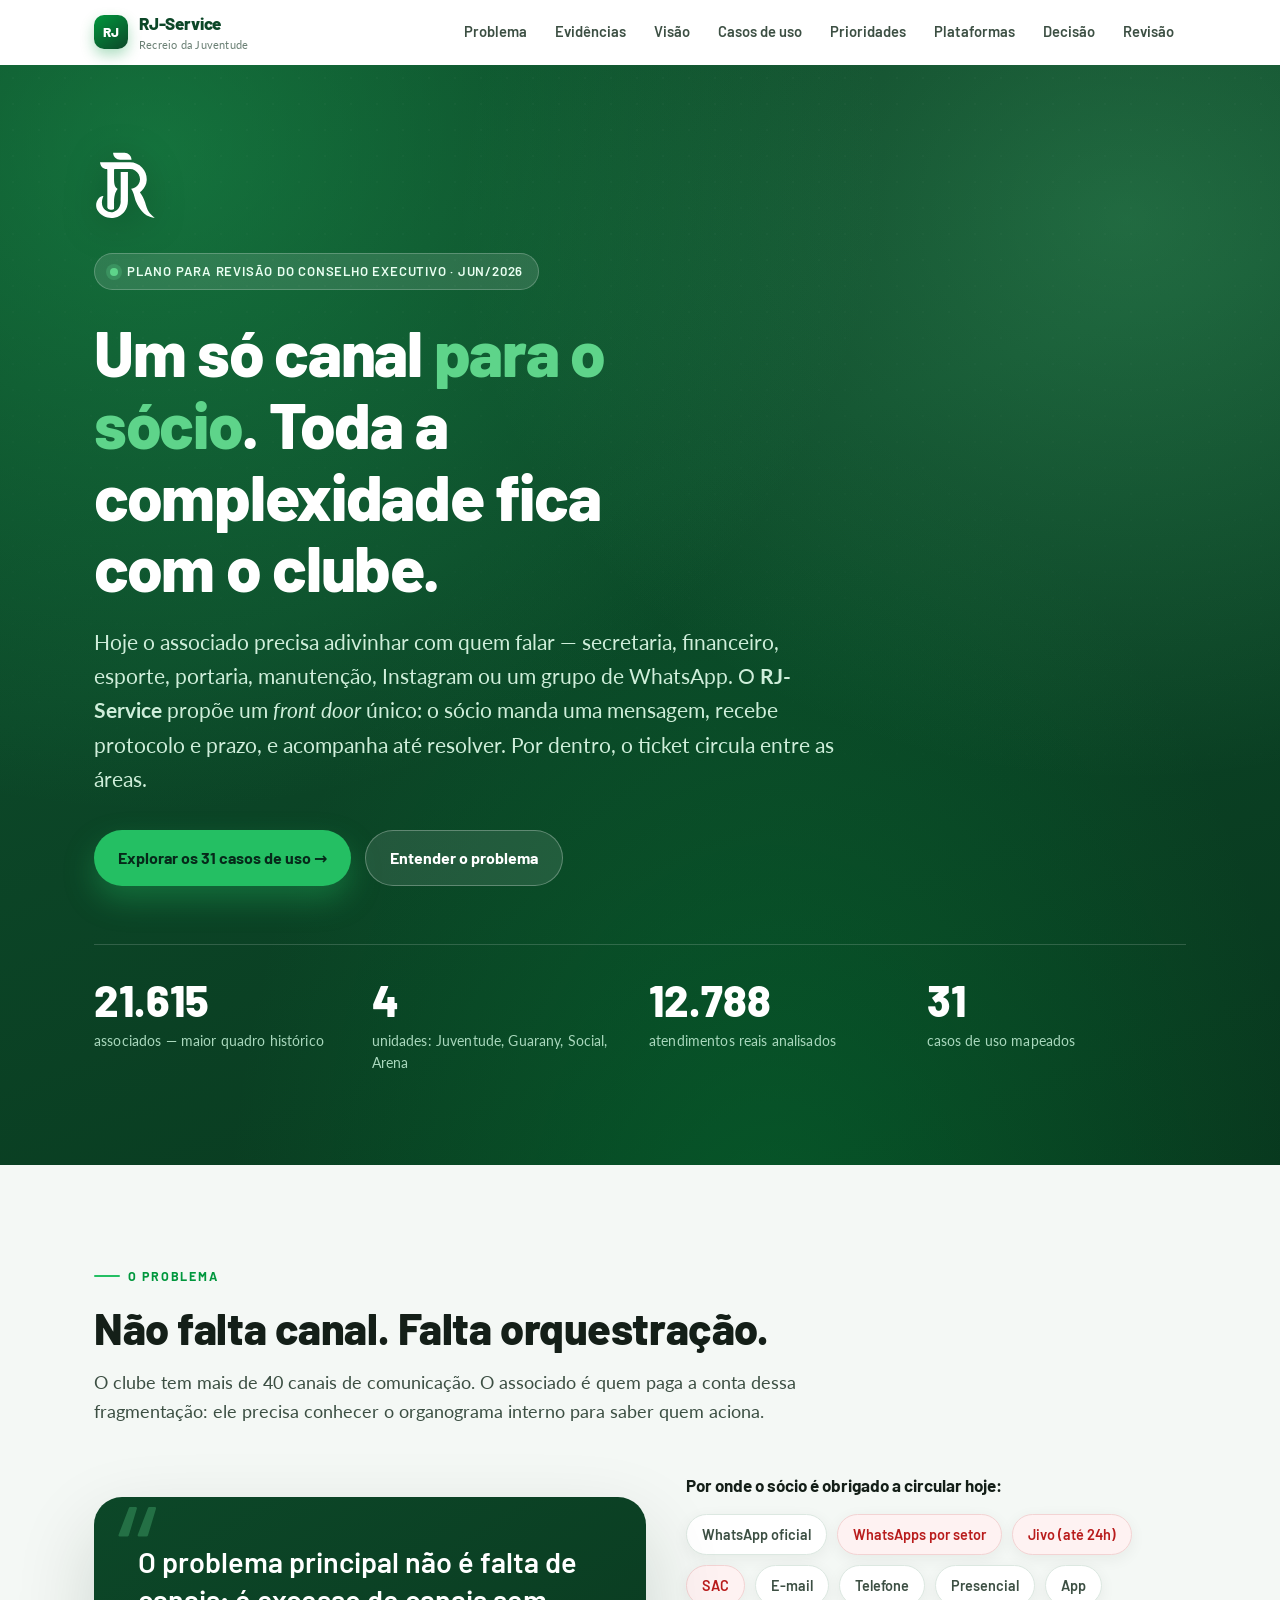
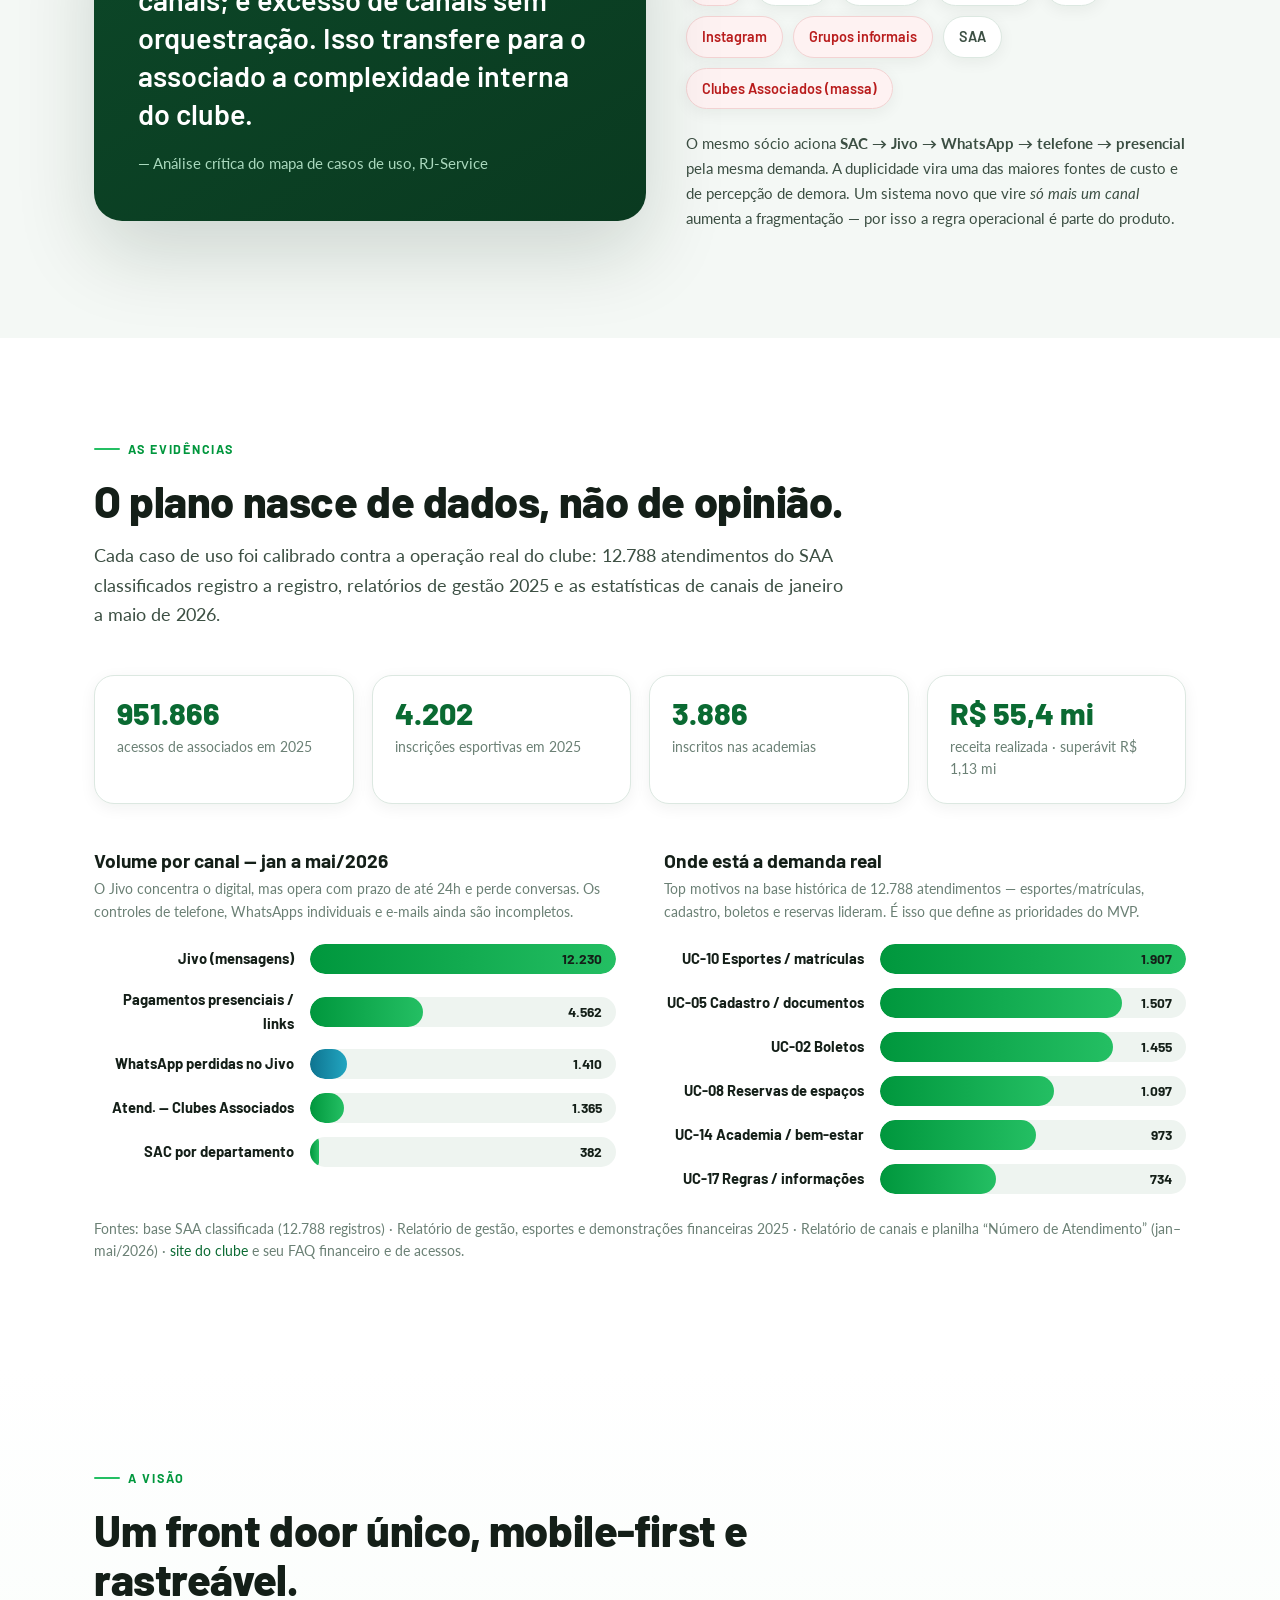
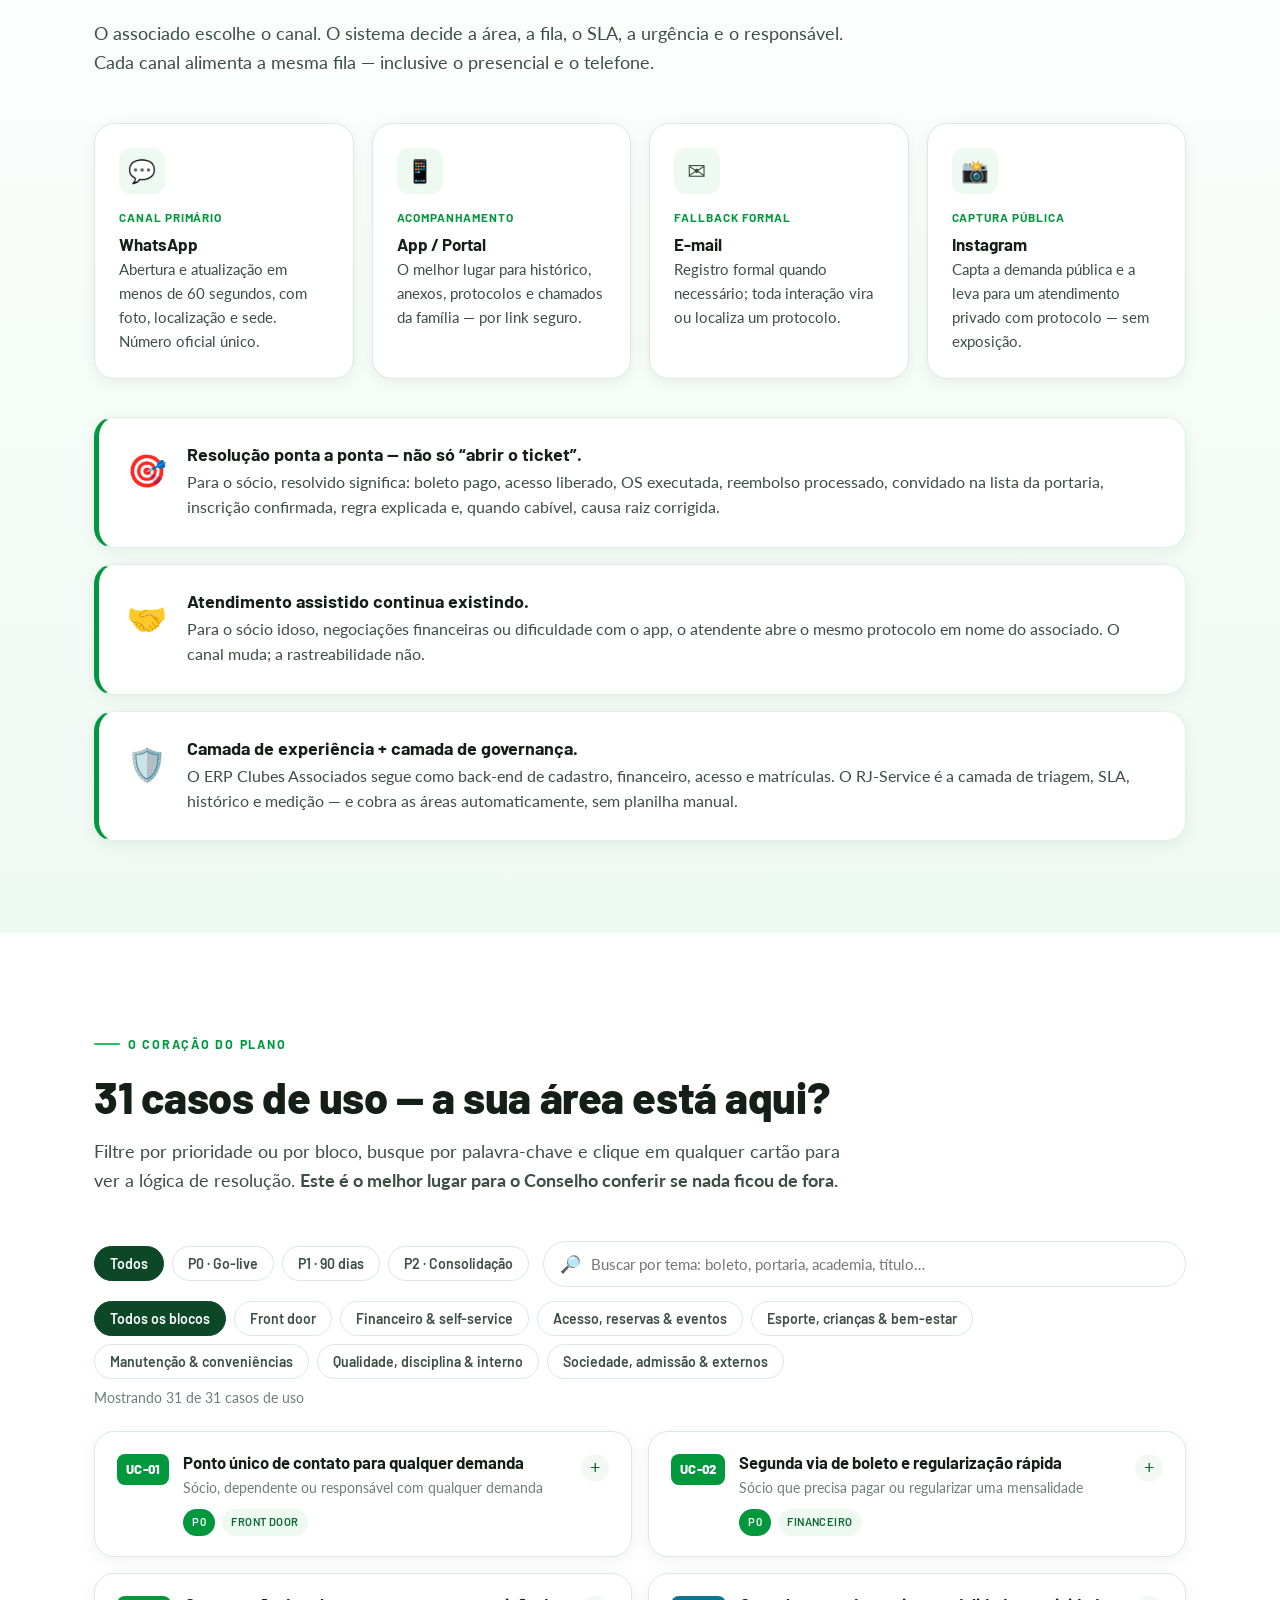
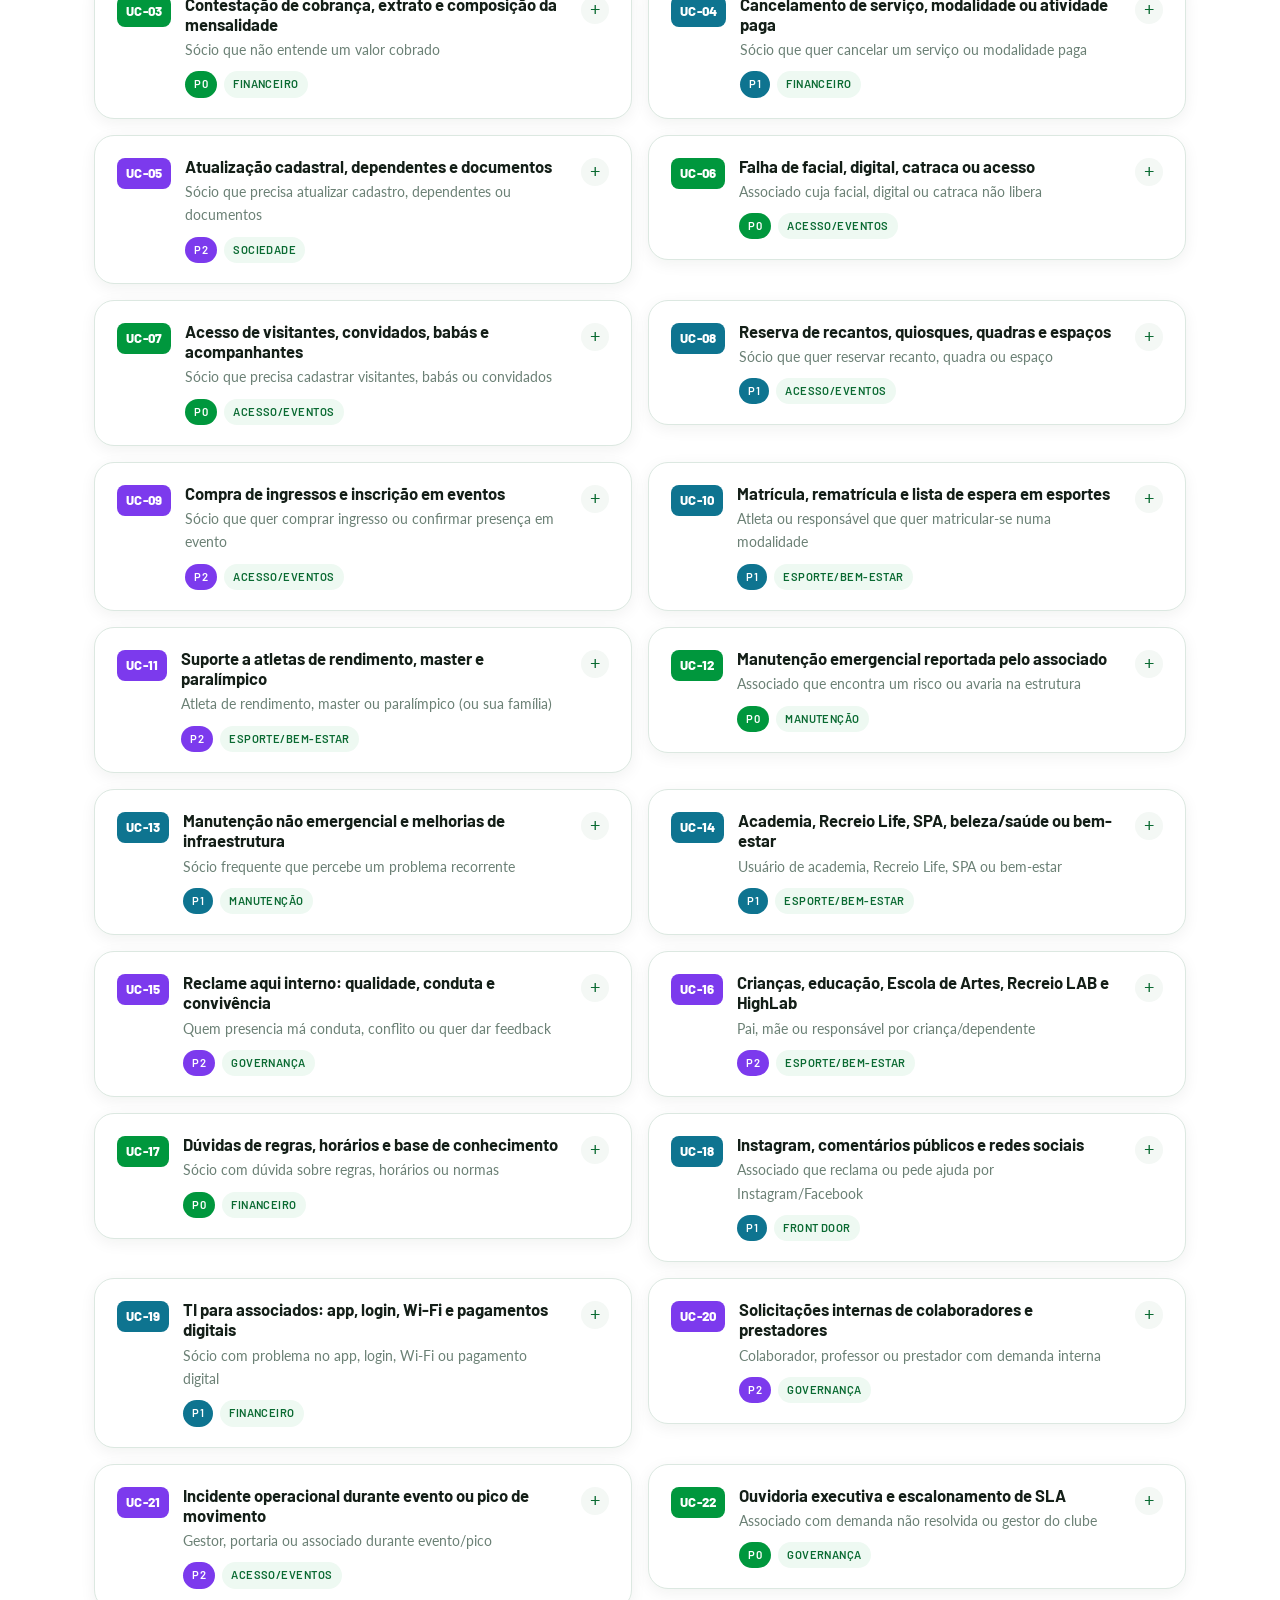
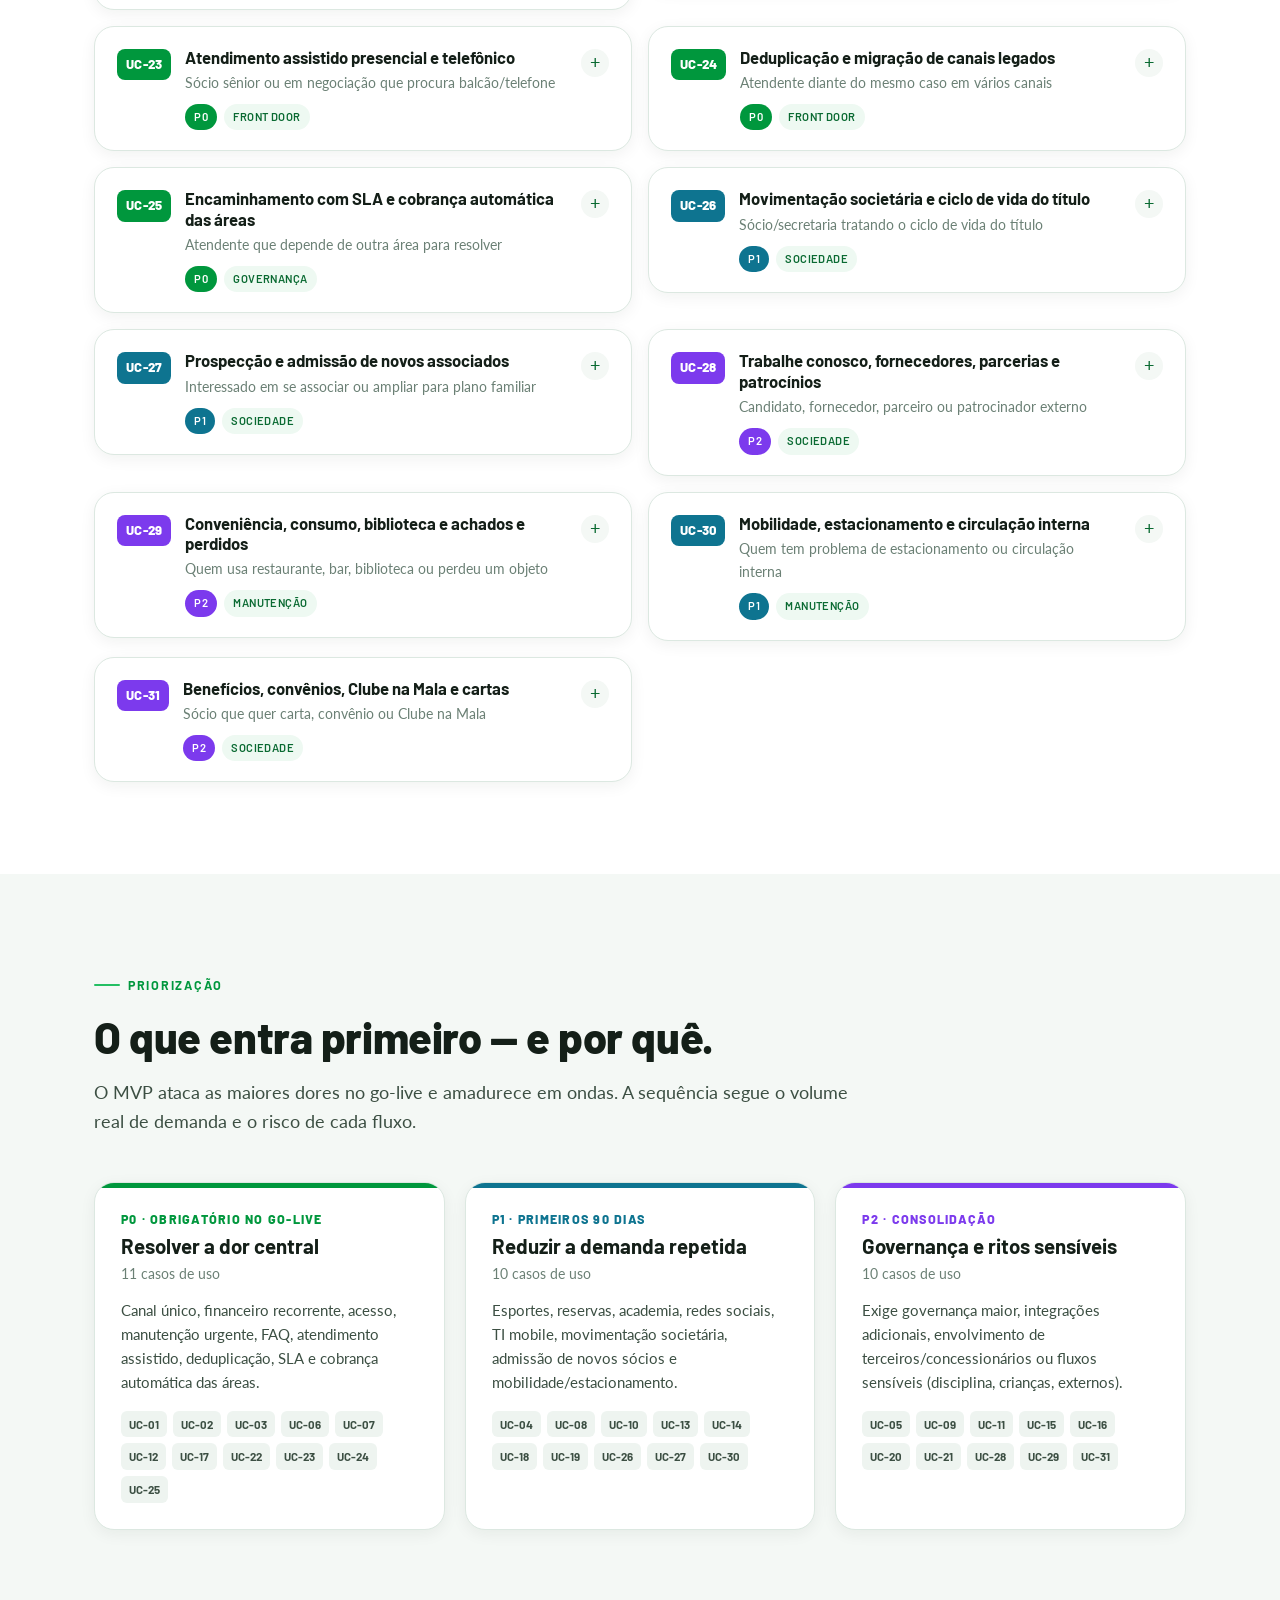
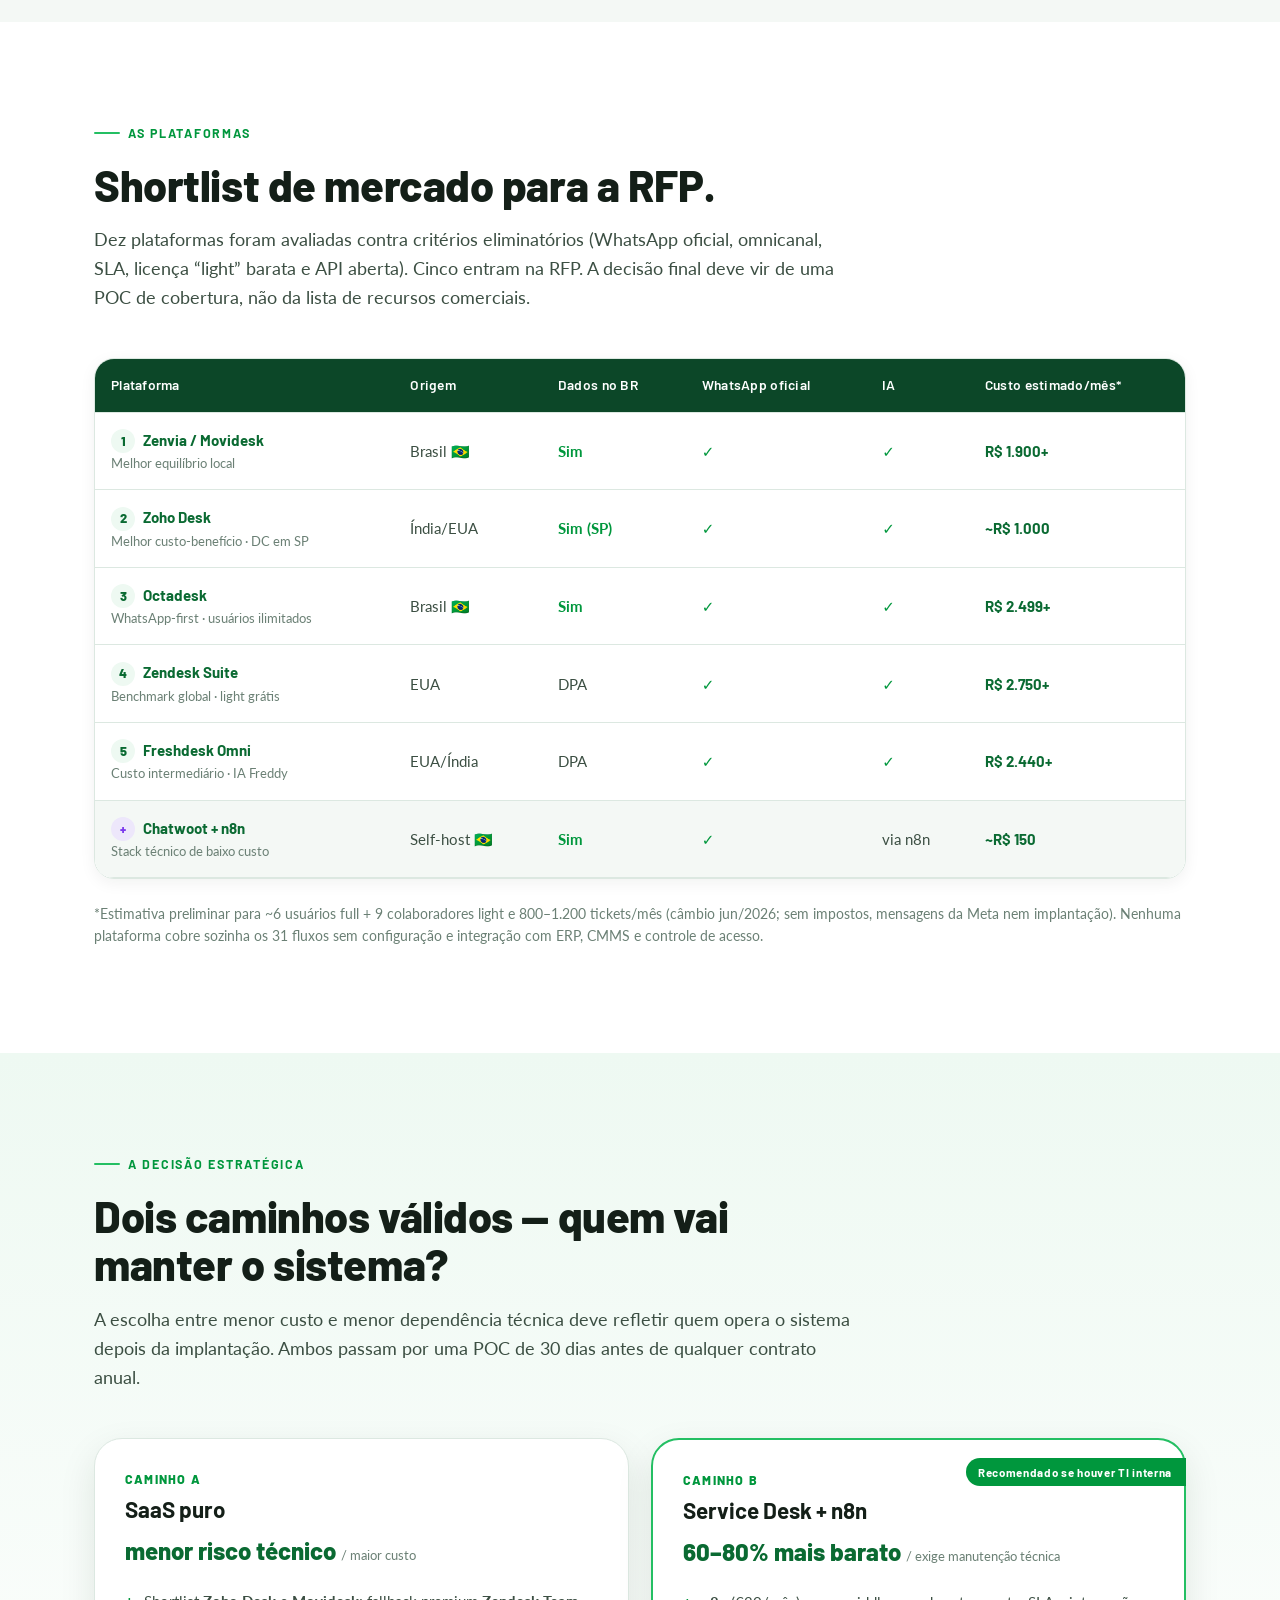
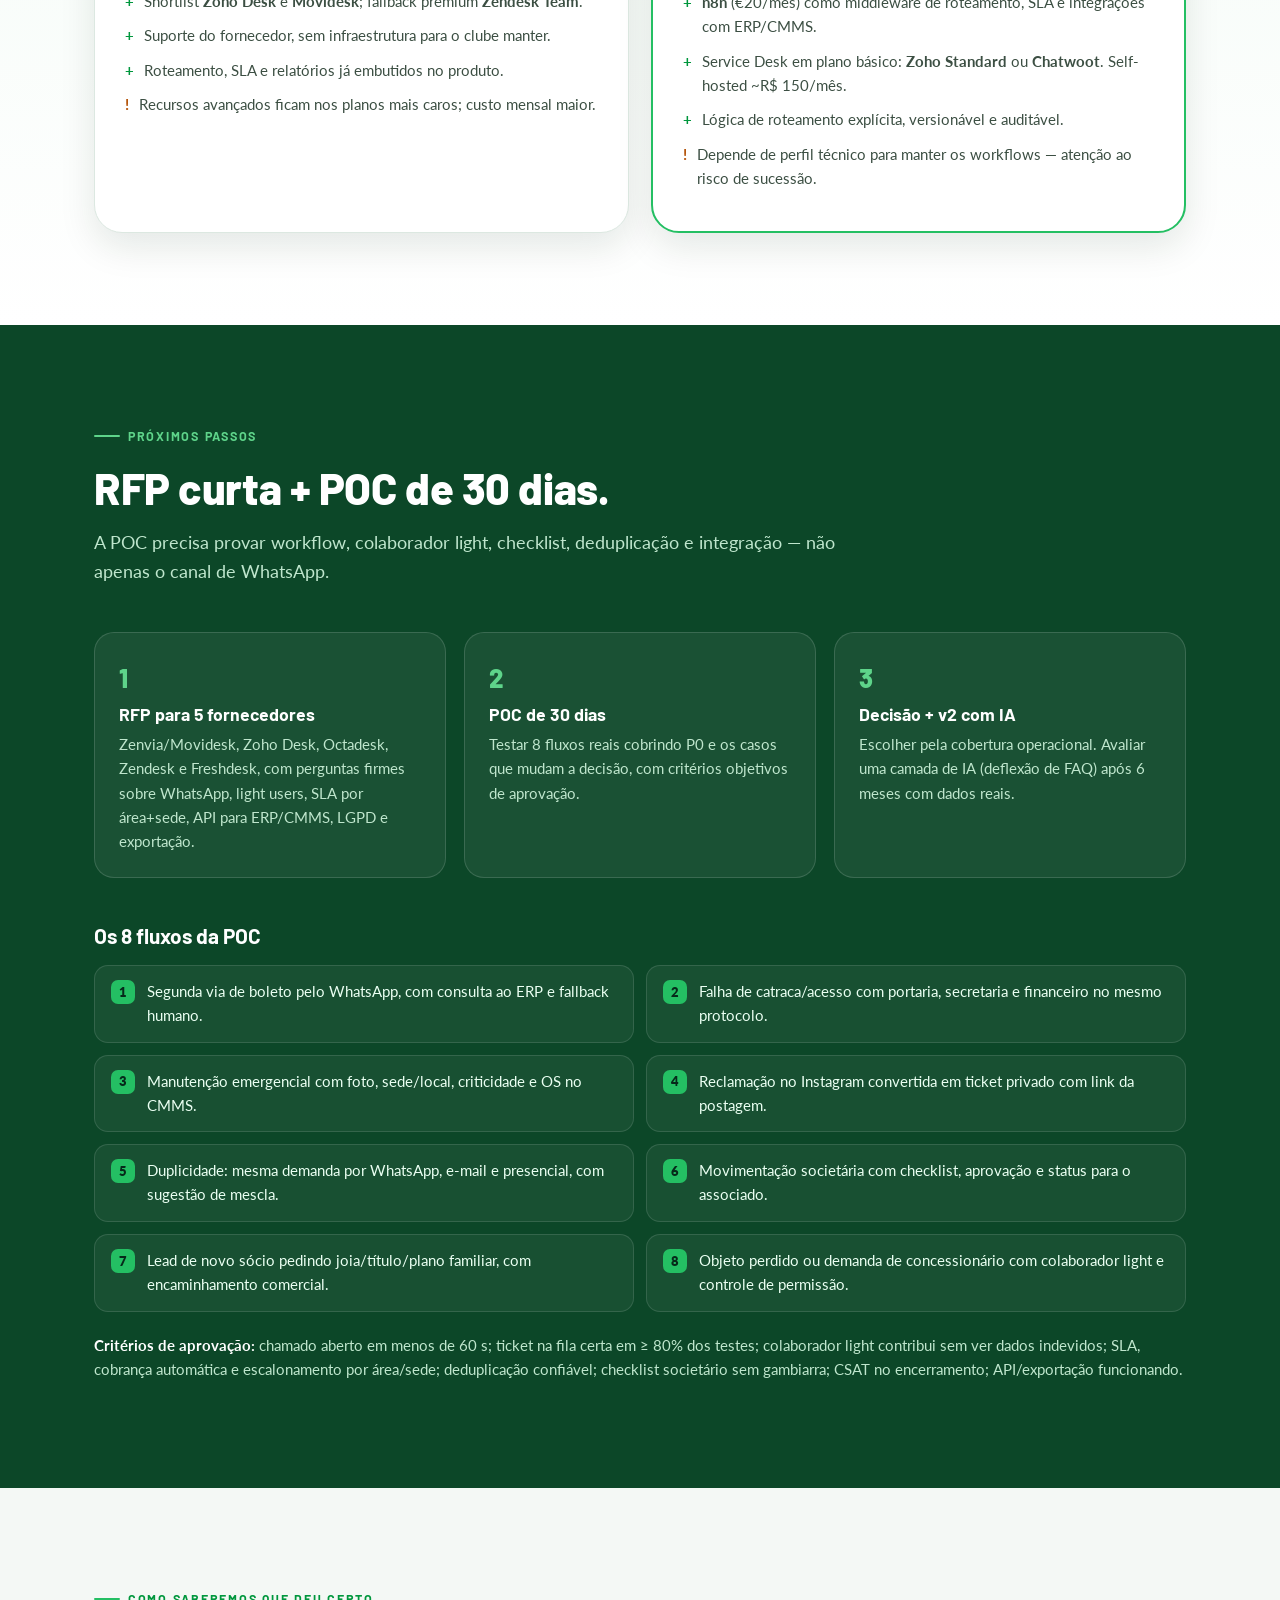
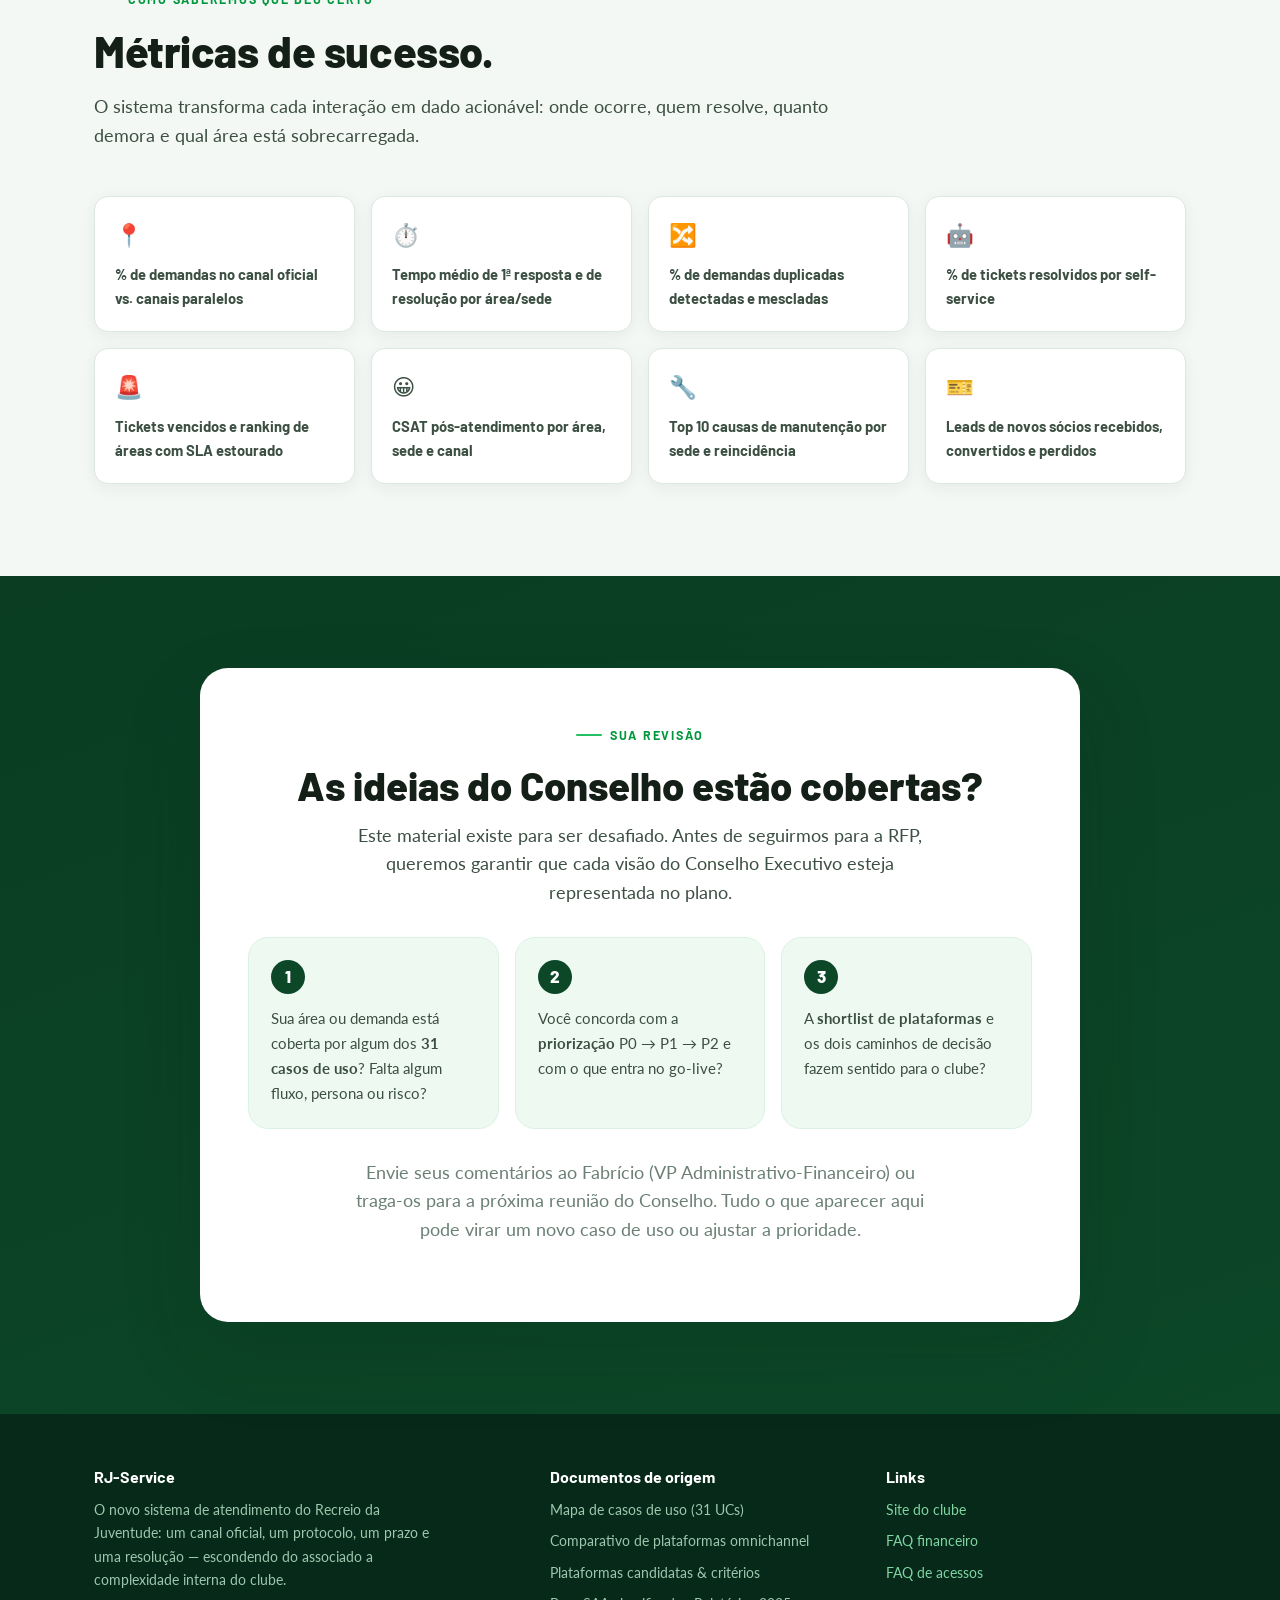
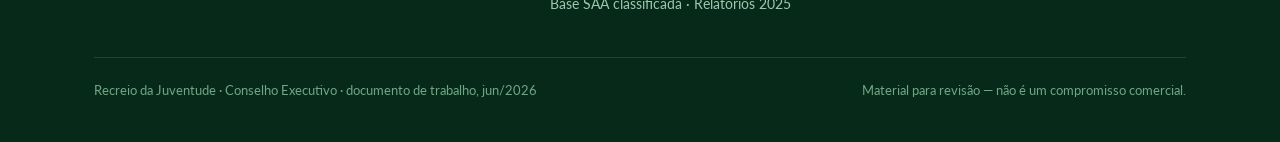
==== atendimento/index.html @ a7f30a1b "Add atendimento page with RJ-Service executive presentation New single-page HTML mockup presenting t" ====
<!doctype html>
<html lang="pt-BR">
<head>
<meta charset="UTF-8" />
<meta name="viewport" content="width=device-width, initial-scale=1.0" />
<title>RJ-Service — Um só canal para o sócio · Plano para o Conselho Executivo</title>
<meta name="description" content="Plano do novo sistema de atendimento do Recreio da Juventude: um front door único para o associado, com 31 casos de uso, comparativo de plataformas e próximos passos. Material para revisão do Conselho Executivo." />
<meta property="og:title" content="RJ-Service — Um só canal para o sócio" />
<meta property="og:description" content="O plano do novo atendimento do Recreio da Juventude, para revisão do Conselho Executivo." />
<meta property="og:type" content="website" />
<link rel="preconnect" href="https://fonts.googleapis.com" />
<link rel="preconnect" href="https://fonts.gstatic.com" crossorigin />
<link href="https://fonts.googleapis.com/css2?family=Barlow:wght@400;500;600;700;800&family=Lato:wght@400;700&display=swap" rel="stylesheet" />
<style>
  :root{
    --g500:#00973d; --g400:#24bf63; --g300:#5ed48a; --g900:#0c4728; --g700:#0a6a32;
    --g50:#eef9f2; --g100:#dcf2e4;
    --ink:#141f18; --ink2:#3c4f43; --muted:#6b8075; --line:#dce8e1;
    --surface:#ffffff; --soft:#f4f8f5; --soft2:#eef4f0;
    --warn:#b45309; --warnbg:#fff7ed; --danger:#b91c1c; --dangerbg:#fef2f2;
    --p0:#00973d; --p1:#0e7490; --p2:#7c3aed;
    --shadow-lg:0 32px 80px rgba(6,38,20,.16);
    --shadow-md:0 14px 36px rgba(6,38,20,.10);
    --shadow-sm:0 4px 16px rgba(6,38,20,.06);
    --r-xl:28px; --r-lg:20px; --r-md:14px; --r-sm:10px; --r-pill:999px;
    --serif:"Barlow", system-ui, sans-serif;
    --body:"Lato", "Barlow", system-ui, -apple-system, Segoe UI, Roboto, sans-serif;
    --maxw:1140px;
  }
  *{box-sizing:border-box;}
  html{scroll-behavior:smooth; scroll-padding-top:78px;}
  body{
    margin:0; font-family:var(--body); color:var(--ink2);
    background:var(--surface); font-size:17px; line-height:1.62;
    -webkit-font-smoothing:antialiased; text-rendering:optimizeLegibility;
  }
  h1,h2,h3,h4{font-family:var(--serif); color:var(--ink); line-height:1.12; margin:0; font-weight:700;}
  p{margin:0 0 1em;}
  a{color:var(--g700); text-decoration:none;}
  a:hover{text-decoration:underline;}
  .wrap{max-width:var(--maxw); margin:0 auto; padding:0 24px;}
  .eyebrow{
    display:inline-flex; align-items:center; gap:8px;
    font-family:var(--serif); font-weight:700; font-size:.78rem; letter-spacing:.14em;
    text-transform:uppercase; color:var(--g500); margin-bottom:18px;
  }
  .eyebrow::before{content:""; width:26px; height:2px; background:var(--g400); border-radius:2px;}
  section{padding:92px 0; position:relative;}
  .section-head{max-width:760px; margin-bottom:46px;}
  .section-head h2{font-size:clamp(1.9rem,4vw,2.7rem); font-weight:800; letter-spacing:-.01em;}
  .section-head p.lead{font-size:1.12rem; color:var(--ink2); margin-top:16px;}
  .reveal{opacity:0; transform:translateY(22px); transition:opacity .7s ease, transform .7s ease;}
  .reveal.in{opacity:1; transform:none;}

  /* ===== Top nav ===== */
  header.nav{
    position:sticky; top:0; z-index:50; background:rgba(255,255,255,.86);
    backdrop-filter:saturate(160%) blur(14px); border-bottom:1px solid transparent;
    transition:border-color .3s, box-shadow .3s;
  }
  header.nav.scrolled{border-color:var(--line); box-shadow:0 6px 22px rgba(6,38,20,.05);}
  .nav-inner{display:flex; align-items:center; gap:22px; height:64px;}
  .brand{display:flex; align-items:center; gap:11px; font-family:var(--serif); font-weight:800; color:var(--g900); letter-spacing:-.01em; white-space:nowrap;}
  .brand .mono{
    width:34px; height:34px; border-radius:10px; display:grid; place-items:center;
    background:linear-gradient(145deg,var(--g500),var(--g900)); color:#fff; font-size:.85rem; font-weight:800;
    box-shadow:0 6px 14px rgba(0,151,61,.32);
  }
  .brand small{display:block; font-family:var(--body); font-weight:400; font-size:.66rem; color:var(--muted); letter-spacing:.02em;}
  .nav-links{margin-left:auto; display:flex; gap:4px; overflow-x:auto; scrollbar-width:none;}
  .nav-links::-webkit-scrollbar{display:none;}
  .nav-links a{
    font-family:var(--serif); font-weight:600; font-size:.92rem; color:var(--ink2);
    padding:8px 12px; border-radius:var(--r-pill); white-space:nowrap; transition:background .2s,color .2s;
  }
  .nav-links a:hover{background:var(--g50); text-decoration:none;}
  .nav-links a.active{background:var(--g900); color:#fff;}
  @media(max-width:820px){ .nav-links{display:none;} }

  /* ===== Hero ===== */
  .hero{
    color:#fff; padding:84px 0 90px; overflow:hidden; position:relative;
    background:
      radial-gradient(ellipse at 12% 8%, rgba(36,191,99,.40) 0%, transparent 46%),
      radial-gradient(ellipse at 88% 14%, rgba(94,212,138,.26) 0%, transparent 42%),
      radial-gradient(ellipse at 60% 110%, rgba(0,151,61,.30) 0%, transparent 50%),
      linear-gradient(160deg,#0a3d22 0%, #0c4728 42%, #08381e 100%);
  }
  .hero::after{
    content:""; position:absolute; inset:0; pointer-events:none; opacity:.5;
    background-image:radial-gradient(rgba(255,255,255,.06) 1px, transparent 1px);
    background-size:26px 26px; mask-image:linear-gradient(to bottom, rgba(0,0,0,.8), transparent 80%);
  }
  .hero .wrap{position:relative; z-index:2;}
  .hero-logo{height:74px; width:auto; margin-bottom:30px; display:block; filter:drop-shadow(0 6px 18px rgba(0,0,0,.25));}
  .hero-tag{
    display:inline-flex; align-items:center; gap:9px; font-family:var(--serif); font-weight:600;
    font-size:.82rem; letter-spacing:.06em; text-transform:uppercase;
    background:rgba(255,255,255,.12); border:1px solid rgba(255,255,255,.22);
    padding:7px 15px; border-radius:var(--r-pill); margin-bottom:26px; color:#eafff2;
  }
  .hero-tag .dot{width:8px; height:8px; border-radius:50%; background:var(--g300); box-shadow:0 0 0 4px rgba(94,212,138,.25);}
  .hero h1{
    font-size:clamp(2.3rem,5.4vw,4rem); font-weight:800; color:#fff; letter-spacing:-.02em;
    max-width:16ch;
  }
  .hero h1 .hl{color:var(--g300);}
  .hero .sub{font-size:clamp(1.05rem,2.1vw,1.32rem); color:#cfeeda; max-width:62ch; margin-top:22px;}
  .hero-cta{display:flex; flex-wrap:wrap; gap:14px; margin-top:34px;}
  .btn{
    display:inline-flex; align-items:center; gap:9px; font-family:var(--serif); font-weight:700;
    font-size:1rem; padding:14px 24px; border-radius:var(--r-pill); cursor:pointer; border:none;
    transition:transform .18s, box-shadow .18s, background .18s; text-decoration:none;
  }
  .btn-primary{background:var(--g400); color:#06291a; box-shadow:0 14px 30px rgba(36,191,99,.34);}
  .btn-primary:hover{transform:translateY(-2px); box-shadow:0 18px 38px rgba(36,191,99,.42); text-decoration:none;}
  .btn-ghost{background:rgba(255,255,255,.10); color:#fff; border:1px solid rgba(255,255,255,.28);}
  .btn-ghost:hover{background:rgba(255,255,255,.18); text-decoration:none; transform:translateY(-2px);}
  .hero-stats{
    display:grid; grid-template-columns:repeat(4,1fr); gap:18px; margin-top:58px;
    border-top:1px solid rgba(255,255,255,.16); padding-top:34px;
  }
  .hstat .num{font-family:var(--serif); font-weight:800; font-size:clamp(1.8rem,3.4vw,2.7rem); color:#fff; line-height:1;}
  .hstat .lbl{font-size:.86rem; color:#a9d8bd; margin-top:8px; letter-spacing:.01em;}
  @media(max-width:680px){ .hero-stats{grid-template-columns:repeat(2,1fr); gap:26px 18px;} }

  /* ===== generic cards ===== */
  .grid{display:grid; gap:22px;}
  .card{
    background:var(--surface); border:1px solid var(--line); border-radius:var(--r-lg);
    padding:26px; box-shadow:var(--shadow-sm); transition:transform .2s, box-shadow .2s, border-color .2s;
  }
  .card.h:hover{transform:translateY(-4px); box-shadow:var(--shadow-md); border-color:var(--g100);}
  .card h3{font-size:1.18rem; margin-bottom:8px;}
  .card p{font-size:.98rem; margin-bottom:0;}

  /* ===== Problema ===== */
  .problema{background:var(--soft);}
  .quote{
    position:relative; background:linear-gradient(150deg,var(--g900),#0a3a20); color:#fff;
    border-radius:var(--r-xl); padding:46px 44px; box-shadow:var(--shadow-lg); overflow:hidden;
  }
  .quote::before{content:"\201C"; position:absolute; top:-18px; left:24px; font-family:var(--serif); font-size:9rem; color:rgba(94,212,138,.30); line-height:1;}
  .quote p{font-family:var(--serif); font-weight:600; font-size:clamp(1.3rem,2.8vw,1.8rem); line-height:1.32; margin:0; position:relative; z-index:1;}
  .quote .by{margin-top:18px; font-family:var(--body); font-weight:400; font-size:.95rem; color:#a9d8bd;}
  .chips{display:flex; flex-wrap:wrap; gap:10px; margin-top:8px;}
  .chip{
    font-family:var(--serif); font-weight:600; font-size:.9rem; padding:8px 15px; border-radius:var(--r-pill);
    background:#fff; border:1px solid var(--line); color:var(--ink2); box-shadow:var(--shadow-sm);
  }
  .chip.x{color:var(--danger); border-color:#f3d3d3; background:var(--dangerbg);}
  .split{display:grid; grid-template-columns:1.05fr .95fr; gap:40px; align-items:center;}
  @media(max-width:860px){ .split{grid-template-columns:1fr; gap:30px;} }

  /* ===== Evidências ===== */
  .stat-row{display:grid; grid-template-columns:repeat(4,1fr); gap:18px; margin-bottom:46px;}
  .statbox{background:var(--surface); border:1px solid var(--line); border-radius:var(--r-lg); padding:22px; box-shadow:var(--shadow-sm);}
  .statbox .n{font-family:var(--serif); font-weight:800; font-size:1.9rem; color:var(--g700); line-height:1;}
  .statbox .t{font-size:.86rem; color:var(--muted); margin-top:8px;}
  @media(max-width:760px){ .stat-row{grid-template-columns:repeat(2,1fr);} }
  .bars{display:grid; gap:14px;}
  .barline{display:grid; grid-template-columns:200px 1fr; align-items:center; gap:16px;}
  .barline .name{font-size:.92rem; font-weight:700; font-family:var(--serif); color:var(--ink); text-align:right;}
  .bartrack{background:var(--soft2); border-radius:var(--r-pill); height:30px; position:relative; overflow:hidden;}
  .barfill{height:100%; border-radius:var(--r-pill); background:linear-gradient(90deg,var(--g500),var(--g400)); width:0; transition:width 1.1s cubic-bezier(.2,.7,.2,1);}
  .barfill.alt{background:linear-gradient(90deg,#0e7490,#22a5c0);}
  .barval{position:absolute; right:14px; top:50%; transform:translateY(-50%); font-family:var(--serif); font-weight:700; font-size:.86rem; color:var(--ink);}
  @media(max-width:620px){ .barline{grid-template-columns:1fr;} .barline .name{text-align:left;} }
  .twocol{display:grid; grid-template-columns:1fr 1fr; gap:48px;}
  @media(max-width:860px){ .twocol{grid-template-columns:1fr; gap:40px;} }
  .src-note{font-size:.85rem; color:var(--muted); margin-top:24px;}

  /* ===== Visão ===== */
  .visao{background:linear-gradient(180deg,#fff, var(--g50));}
  .channels{display:grid; grid-template-columns:repeat(4,1fr); gap:18px; margin:8px 0 38px;}
  @media(max-width:860px){ .channels{grid-template-columns:repeat(2,1fr);} }
  @media(max-width:520px){ .channels{grid-template-columns:1fr;} }
  .chan{position:relative; background:#fff; border:1px solid var(--line); border-radius:var(--r-lg); padding:24px; box-shadow:var(--shadow-sm);}
  .chan .ic{width:46px; height:46px; border-radius:12px; display:grid; place-items:center; font-size:1.4rem; background:var(--g50); margin-bottom:14px;}
  .chan h4{font-size:1.06rem; margin-bottom:4px;}
  .chan .role{font-family:var(--serif); font-weight:700; font-size:.74rem; letter-spacing:.08em; text-transform:uppercase; color:var(--g500); margin-bottom:8px;}
  .chan p{font-size:.92rem; margin:0; color:var(--ink2);}
  .principle{
    display:flex; gap:20px; align-items:flex-start; background:#fff; border:1px solid var(--g100);
    border-left:5px solid var(--g500); border-radius:var(--r-lg); padding:26px 28px; box-shadow:var(--shadow-sm);
  }
  .principle .k{font-size:2rem;}
  .principle h4{font-size:1.12rem; margin-bottom:6px;}
  .principle p{margin:0; font-size:.98rem;}
  .principle + .principle{margin-top:16px;}

  /* ===== Casos de uso ===== */
  .controls{display:flex; flex-wrap:wrap; gap:14px; align-items:center; margin-bottom:14px;}
  .filterset{display:flex; flex-wrap:wrap; gap:8px;}
  .fbtn{
    font-family:var(--serif); font-weight:600; font-size:.88rem; padding:8px 15px; border-radius:var(--r-pill);
    background:#fff; border:1px solid var(--line); color:var(--ink2); cursor:pointer; transition:all .18s;
  }
  .fbtn:hover{border-color:var(--g300);}
  .fbtn.active{background:var(--g900); color:#fff; border-color:var(--g900);}
  .search{
    flex:1 1 220px; min-width:180px; display:flex; align-items:center; gap:8px; background:#fff;
    border:1px solid var(--line); border-radius:var(--r-pill); padding:8px 16px;
  }
  .search input{border:none; outline:none; flex:1; font-family:var(--body); font-size:.95rem; color:var(--ink); background:transparent;}
  .uc-count{font-size:.86rem; color:var(--muted); margin:4px 0 22px;}
  .uc-grid{display:grid; grid-template-columns:repeat(2,1fr); gap:16px;}
  @media(max-width:820px){ .uc-grid{grid-template-columns:1fr;} }
  .uc{
    border:1px solid var(--line); border-radius:var(--r-lg); background:#fff; box-shadow:var(--shadow-sm);
    overflow:hidden; transition:box-shadow .2s, border-color .2s; height:fit-content;
  }
  .uc:hover{border-color:var(--g100); box-shadow:var(--shadow-md);}
  .uc-head{display:flex; gap:14px; align-items:flex-start; padding:20px 22px; cursor:pointer; user-select:none;}
  .uc-code{
    font-family:var(--serif); font-weight:800; font-size:.82rem; letter-spacing:.02em; color:#fff;
    background:var(--g700); padding:5px 9px; border-radius:8px; white-space:nowrap; flex-shrink:0; margin-top:2px;
  }
  .uc-code[data-pr="P0"]{background:var(--p0);} .uc-code[data-pr="P1"]{background:var(--p1);} .uc-code[data-pr="P2"]{background:var(--p2);}
  .uc-main{flex:1; min-width:0;}
  .uc-title{font-family:var(--serif); font-weight:700; font-size:1.04rem; color:var(--ink); line-height:1.22;}
  .uc-persona{font-size:.9rem; color:var(--muted); margin-top:4px;}
  .uc-tags{display:flex; gap:7px; margin-top:10px; flex-wrap:wrap;}
  .tg{font-family:var(--serif); font-weight:600; font-size:.7rem; letter-spacing:.04em; text-transform:uppercase; padding:4px 9px; border-radius:var(--r-pill);}
  .tg.pr{color:#fff;} .tg.pr.P0{background:var(--p0);} .tg.pr.P1{background:var(--p1);} .tg.pr.P2{background:var(--p2);}
  .tg.cl{background:var(--g50); color:var(--g700);}
  .uc-toggle{flex-shrink:0; width:28px; height:28px; border-radius:50%; display:grid; place-items:center; background:var(--soft); color:var(--g700); font-size:1.1rem; transition:transform .25s, background .2s; margin-top:2px;}
  .uc.open .uc-toggle{transform:rotate(45deg); background:var(--g900); color:#fff;}
  .uc-body{max-height:0; overflow:hidden; transition:max-height .35s ease;}
  .uc-body-inner{padding:0 22px 22px; border-top:1px solid var(--line); margin-top:0;}
  .uc-body-inner p{font-size:.95rem; margin:16px 0 0; color:var(--ink2);}

  /* ===== Prioridades ===== */
  .prioridades{background:var(--soft);}
  .phases{display:grid; grid-template-columns:repeat(3,1fr); gap:20px;}
  @media(max-width:860px){ .phases{grid-template-columns:1fr;} }
  .phase{background:#fff; border:1px solid var(--line); border-radius:var(--r-lg); padding:26px; box-shadow:var(--shadow-sm); position:relative; overflow:hidden;}
  .phase::before{content:""; position:absolute; top:0; left:0; right:0; height:5px;}
  .phase.P0::before{background:var(--p0);} .phase.P1::before{background:var(--p1);} .phase.P2::before{background:var(--p2);}
  .phase .ph-tag{font-family:var(--serif); font-weight:800; font-size:.78rem; letter-spacing:.1em; text-transform:uppercase;}
  .phase.P0 .ph-tag{color:var(--p0);} .phase.P1 .ph-tag{color:var(--p1);} .phase.P2 .ph-tag{color:var(--p2);}
  .phase h3{font-size:1.28rem; margin:6px 0 4px;}
  .phase .when{font-size:.9rem; color:var(--muted); margin-bottom:14px;}
  .phase .motivo{font-size:.92rem; color:var(--ink2); margin-bottom:16px;}
  .uc-mini{display:flex; flex-wrap:wrap; gap:6px;}
  .uc-mini span{font-family:var(--serif); font-weight:700; font-size:.72rem; padding:4px 8px; border-radius:6px; background:var(--soft2); color:var(--ink2);}

  /* ===== Plataformas ===== */
  .table-wrap{overflow-x:auto; border:1px solid var(--line); border-radius:var(--r-lg); box-shadow:var(--shadow-sm); -webkit-overflow-scrolling:touch;}
  table.cmp{width:100%; border-collapse:collapse; min-width:720px; background:#fff;}
  table.cmp th, table.cmp td{padding:15px 16px; text-align:left; border-bottom:1px solid var(--line); font-size:.94rem;}
  table.cmp thead th{background:var(--g900); color:#fff; font-family:var(--serif); font-weight:600; font-size:.86rem; letter-spacing:.02em; position:sticky; top:0;}
  table.cmp tbody tr:hover{background:var(--g50);}
  table.cmp td.plat{font-family:var(--serif); font-weight:700; color:var(--ink);}
  table.cmp td.plat small{display:block; font-family:var(--body); font-weight:400; color:var(--muted); font-size:.82rem;}
  table.cmp .yes{color:var(--g500); font-weight:700;}
  table.cmp .cost{font-family:var(--serif); font-weight:700; color:var(--g700); white-space:nowrap;}
  .badge-rank{display:inline-grid; place-items:center; width:24px; height:24px; border-radius:50%; background:var(--g50); color:var(--g700); font-family:var(--serif); font-weight:800; font-size:.8rem; margin-right:8px;}
  .scroll-hint{font-size:.8rem; color:var(--muted); margin-top:10px; display:none;}
  @media(max-width:760px){ .scroll-hint{display:block;} }

  /* ===== Decisão ===== */
  .decisao{background:linear-gradient(180deg,var(--g50),#fff);}
  .paths{display:grid; grid-template-columns:1fr 1fr; gap:22px;}
  @media(max-width:820px){ .paths{grid-template-columns:1fr;} }
  .path{background:#fff; border:1px solid var(--line); border-radius:var(--r-xl); padding:30px; box-shadow:var(--shadow-md);}
  .path .ptag{font-family:var(--serif); font-weight:800; font-size:.78rem; letter-spacing:.1em; text-transform:uppercase; color:var(--g500);}
  .path.b{border:2px solid var(--g400); position:relative;}
  .path.b .ribbon{position:absolute; top:18px; right:-2px; background:var(--g500); color:#fff; font-family:var(--serif); font-weight:700; font-size:.72rem; letter-spacing:.06em; padding:5px 14px 5px 12px; border-radius:var(--r-pill) 0 0 var(--r-pill);}
  .path h3{font-size:1.4rem; margin:8px 0 6px;}
  .path .pcost{font-family:var(--serif); font-weight:800; font-size:1.5rem; color:var(--g700); margin:10px 0 18px;}
  .path .pcost small{font-family:var(--body); font-weight:400; font-size:.84rem; color:var(--muted);}
  .plist{list-style:none; padding:0; margin:0;}
  .plist li{display:flex; gap:10px; font-size:.94rem; margin-bottom:10px; align-items:flex-start;}
  .plist li .m{flex-shrink:0; font-weight:700;}
  .plist li.pro .m{color:var(--g500);} .plist li.con .m{color:var(--warn);}

  /* ===== Próximos passos ===== */
  .proximos{background:var(--g900); color:#dff3e6;}
  .proximos .section-head h2{color:#fff;}
  .proximos .section-head p.lead{color:#bfe6cd;}
  .proximos .eyebrow{color:var(--g300);}
  .proximos .eyebrow::before{background:var(--g300);}
  .steps{display:grid; grid-template-columns:repeat(3,1fr); gap:18px; margin-bottom:46px;}
  @media(max-width:820px){ .steps{grid-template-columns:1fr;} }
  .step{background:rgba(255,255,255,.06); border:1px solid rgba(255,255,255,.14); border-radius:var(--r-lg); padding:24px;}
  .step .sn{font-family:var(--serif); font-weight:800; font-size:1.6rem; color:var(--g300);}
  .step h4{color:#fff; font-size:1.1rem; margin:6px 0 8px;}
  .step p{color:#bfe6cd; font-size:.93rem; margin:0;}
  .poc-grid{display:grid; grid-template-columns:repeat(2,1fr); gap:12px;}
  @media(max-width:680px){ .poc-grid{grid-template-columns:1fr;} }
  .poc{display:flex; gap:12px; align-items:flex-start; background:rgba(255,255,255,.05); border:1px solid rgba(255,255,255,.12); border-radius:var(--r-md); padding:14px 16px;}
  .poc .chk{flex-shrink:0; width:24px; height:24px; border-radius:7px; background:var(--g400); color:#06291a; display:grid; place-items:center; font-weight:800; font-size:.8rem;}
  .poc span{font-size:.92rem; color:#eafff2;}

  /* ===== Métricas ===== */
  .metricas{background:var(--soft);}
  .kpi-grid{display:grid; grid-template-columns:repeat(4,1fr); gap:16px;}
  @media(max-width:860px){ .kpi-grid{grid-template-columns:repeat(2,1fr);} }
  @media(max-width:520px){ .kpi-grid{grid-template-columns:1fr;} }
  .kpi{background:#fff; border:1px solid var(--line); border-radius:var(--r-md); padding:20px; box-shadow:var(--shadow-sm);}
  .kpi .ic{font-size:1.4rem;}
  .kpi p{font-size:.92rem; margin:10px 0 0; color:var(--ink2); font-weight:700; font-family:var(--serif);}

  /* ===== Revisão CTA ===== */
  .revisao{background:linear-gradient(160deg,#0a3d22,#0c4728);}
  .cta{
    background:#fff; border-radius:var(--r-xl); padding:48px; box-shadow:var(--shadow-lg); text-align:center; max-width:880px; margin:0 auto;
  }
  .cta h2{font-size:clamp(1.8rem,4vw,2.5rem); font-weight:800; margin-bottom:14px;}
  .cta > p{font-size:1.1rem; max-width:60ch; margin:0 auto 30px;}
  .qcards{display:grid; grid-template-columns:repeat(3,1fr); gap:16px; margin:30px 0; text-align:left;}
  @media(max-width:720px){ .qcards{grid-template-columns:1fr;} }
  .qcard{background:var(--g50); border:1px solid var(--g100); border-radius:var(--r-lg); padding:22px;}
  .qcard .qn{width:34px; height:34px; border-radius:50%; background:var(--g900); color:#fff; display:grid; place-items:center; font-family:var(--serif); font-weight:800; margin-bottom:12px;}
  .qcard p{font-size:.96rem; margin:0; color:var(--ink2);}
  .cta-how{font-size:.95rem; color:var(--muted); margin-top:8px;}

  /* ===== Footer ===== */
  footer.foot{background:#06291a; color:#9ec8ad; padding:54px 0 40px; font-size:.9rem;}
  footer.foot h4{color:#fff; font-size:1rem; margin-bottom:12px;}
  .foot-grid{display:grid; grid-template-columns:1.4fr 1fr 1fr; gap:36px; margin-bottom:34px;}
  @media(max-width:760px){ .foot-grid{grid-template-columns:1fr; gap:26px;} }
  footer.foot a{color:#7fd6a1;}
  footer.foot ul{list-style:none; padding:0; margin:0;}
  footer.foot li{margin-bottom:8px;}
  .foot-bottom{border-top:1px solid rgba(255,255,255,.12); padding-top:22px; display:flex; flex-wrap:wrap; gap:10px; justify-content:space-between; font-size:.82rem; color:#6fa784;}

  @media print{
    header.nav, .hero-cta, .controls, .scroll-hint{display:none !important;}
    .uc-body{max-height:none !important;} .reveal{opacity:1 !important; transform:none !important;}
    section{padding:30px 0; page-break-inside:avoid;}
  }
</style>
</head>
<body>

<!-- ===== NAV ===== -->
<header class="nav" id="nav">
  <div class="wrap nav-inner">
    <div class="brand">
      <span class="mono">RJ</span>
      <span>RJ-Service<small>Recreio da Juventude</small></span>
    </div>
    <nav class="nav-links" id="navlinks">
      <a href="#problema">Problema</a>
      <a href="#evidencias">Evidências</a>
      <a href="#visao">Visão</a>
      <a href="#casos">Casos de uso</a>
      <a href="#prioridades">Prioridades</a>
      <a href="#plataformas">Plataformas</a>
      <a href="#decisao">Decisão</a>
      <a href="#revisao">Revisão</a>
    </nav>
  </div>
</header>

<!-- ===== HERO ===== -->
<section class="hero" id="inicio">
  <div class="wrap">
    <svg class="hero-logo" viewBox="167 -3 66 74" xmlns="http://www.w3.org/2000/svg" aria-label="Recreio da Juventude">
      <path d="M193.068 7.6586H204.417C204.445 7.6586 204.467 7.64744 204.487 7.62734C204.507 7.60724 204.516 7.58045 204.513 7.55142C204.311 3.79339 201.247 0.848145 197.539 0.848145H186.19C186.164 0.848145 186.14 0.859309 186.122 0.879406C186.103 0.899502 186.094 0.926297 186.094 0.955325C186.296 4.71559 189.36 7.6586 193.07 7.6586" fill="#fff"/>
      <path d="M222.05 60.3291C220.061 57.692 219.091 53.7643 218.144 50.5288C216.847 46.0942 214.629 42.7001 213.15 40.6704C213.003 40.4672 213.047 40.1858 213.242 40.0317C213.849 39.5561 214.423 39.0358 214.95 38.4888C217.777 35.5569 219.461 32.3058 219.689 28.224C219.953 23.5102 218.359 19.0421 215.203 15.6481C211.998 12.2026 207.62 10.3069 202.872 10.3069H173.172C173.143 10.3069 173.119 10.3158 173.102 10.3359C173.084 10.356 173.075 10.3828 173.075 10.4141C173.271 14.0671 176.135 16.9454 179.733 17.1106C180.069 17.1263 180.333 17.4032 180.333 17.7448V54.9768C180.333 55.9771 180.953 56.8636 181.876 57.2142C182.808 57.567 183.705 57.7211 184.364 57.7211C184.837 57.7211 185.318 57.6563 185.793 57.529C186.039 57.462 186.277 57.3772 186.51 57.2812C186.571 57.2566 186.833 57.0936 186.886 57.0222C186.982 56.8949 187.037 56.7363 187.037 56.5711V50.1715C187.037 41.9878 189.286 38.8684 190.246 37.5375L190.33 37.4214C190.468 37.2272 190.526 37.0552 190.501 36.9079C190.477 36.7694 190.376 36.6377 190.202 36.5171C188.149 35.1036 187.037 33.132 187.037 26.7592V17.756C187.037 17.4032 187.321 17.1151 187.668 17.1151H203.039C204.789 17.1151 206.514 17.5863 208.026 18.475C211.102 20.2836 213.012 23.6442 213.012 27.2482C213.012 30.8521 211.102 33.6009 208.026 35.4096C206.899 36.0727 205.672 36.4992 204.384 36.6779C204.292 36.6913 204.217 36.7538 204.184 36.8453C204.151 36.9391 204.171 37.0374 204.239 37.1088C205.721 38.7121 206.725 42.1396 207.308 44.2207C207.789 45.9468 208.448 48.202 208.719 48.8831C209.627 51.1719 210.708 53.3155 211.935 55.2581C213.568 57.8416 215.41 59.992 217.412 61.651C219.012 62.9439 220.681 63.9286 222.371 64.5717L222.841 64.7526C223.907 65.1634 225.009 65.5899 226.323 65.8423L226.411 65.8601C226.776 65.9316 227.325 66.0387 227.666 66.0387C228.519 66.0387 225.035 64.2859 222.05 60.3291Z" fill="#fff"/>
      <path d="M200.865 19.9106H193.787C193.75 19.9106 193.721 19.9419 193.721 19.9776V44.8012C193.721 44.8012 193.708 48.95 193.708 49.2894C193.708 54.6172 190.591 58.8039 186.424 59.9249C185.762 60.1013 185.077 60.1995 184.371 60.1995C180.003 60.1995 171.616 56.0552 176.247 44.5779C176.355 44.3099 176.414 44.004 175.902 44.004C171.774 44.004 165.87 52.3976 171.345 59.5966C174.332 63.5244 179.045 66.0141 184.305 66.0342C185.331 66.0275 186.347 65.9315 187.34 65.7439C189.369 65.3554 191.392 64.5426 193.183 63.3971C194.089 62.8143 194.941 62.1466 195.722 61.412C196.458 60.7153 197.126 59.9606 197.72 59.1701C198.636 57.9041 199.384 56.5062 199.927 55.0057C200.582 53.1189 200.92 51.1383 200.931 49.0951C200.931 49.0594 200.933 49.0259 200.933 48.9902V19.9776C200.933 19.9397 200.905 19.9106 200.867 19.9106" fill="#fff"/>
    </svg>
    <span class="hero-tag"><span class="dot"></span>Plano para revisão do Conselho Executivo · jun/2026</span>
    <h1>Um só canal <span class="hl">para o sócio</span>. Toda a complexidade fica com o clube.</h1>
    <p class="sub">Hoje o associado precisa adivinhar com quem falar — secretaria, financeiro, esporte, portaria, manutenção, Instagram ou um grupo de WhatsApp. O <strong>RJ-Service</strong> propõe um <em>front door</em> único: o sócio manda uma mensagem, recebe protocolo e prazo, e acompanha até resolver. Por dentro, o ticket circula entre as áreas.</p>
    <div class="hero-cta">
      <a href="#casos" class="btn btn-primary">Explorar os 31 casos de uso →</a>
      <a href="#problema" class="btn btn-ghost">Entender o problema</a>
    </div>
    <div class="hero-stats">
      <div class="hstat"><div class="num" data-count="21615">21.615</div><div class="lbl">associados — maior quadro histórico</div></div>
      <div class="hstat"><div class="num" data-count="4">4</div><div class="lbl">unidades: Juventude, Guarany, Social, Arena</div></div>
      <div class="hstat"><div class="num" data-count="12788">12.788</div><div class="lbl">atendimentos reais analisados</div></div>
      <div class="hstat"><div class="num" data-count="31">31</div><div class="lbl">casos de uso mapeados</div></div>
    </div>
  </div>
</section>

<!-- ===== PROBLEMA ===== -->
<section class="problema" id="problema">
  <div class="wrap">
    <div class="section-head reveal">
      <span class="eyebrow">O problema</span>
      <h2>Não falta canal. Falta orquestração.</h2>
      <p class="lead">O clube tem mais de 40 canais de comunicação. O associado é quem paga a conta dessa fragmentação: ele precisa conhecer o organograma interno para saber quem aciona.</p>
    </div>
    <div class="split">
      <div class="reveal">
        <div class="quote">
          <p>O problema principal não é falta de canais; é excesso de canais sem orquestração. Isso transfere para o associado a complexidade interna do clube.</p>
          <div class="by">— Análise crítica do mapa de casos de uso, RJ-Service</div>
        </div>
      </div>
      <div class="reveal">
        <p style="font-weight:700; font-family:var(--serif); color:var(--ink); margin-bottom:14px;">Por onde o sócio é obrigado a circular hoje:</p>
        <div class="chips">
          <span class="chip">WhatsApp oficial</span>
          <span class="chip x">WhatsApps por setor</span>
          <span class="chip x">Jivo (até 24h)</span>
          <span class="chip x">SAC</span>
          <span class="chip">E-mail</span>
          <span class="chip">Telefone</span>
          <span class="chip">Presencial</span>
          <span class="chip">App</span>
          <span class="chip x">Instagram</span>
          <span class="chip x">Grupos informais</span>
          <span class="chip">SAA</span>
          <span class="chip x">Clubes Associados (massa)</span>
        </div>
        <p style="margin-top:22px; font-size:.96rem;">O mesmo sócio aciona <strong>SAC → Jivo → WhatsApp → telefone → presencial</strong> pela mesma demanda. A duplicidade vira uma das maiores fontes de custo e de percepção de demora. Um sistema novo que vire <em>só mais um canal</em> aumenta a fragmentação — por isso a regra operacional é parte do produto.</p>
      </div>
    </div>
  </div>
</section>

<!-- ===== EVIDÊNCIAS ===== -->
<section id="evidencias">
  <div class="wrap">
    <div class="section-head reveal">
      <span class="eyebrow">As evidências</span>
      <h2>O plano nasce de dados, não de opinião.</h2>
      <p class="lead">Cada caso de uso foi calibrado contra a operação real do clube: 12.788 atendimentos do SAA classificados registro a registro, relatórios de gestão 2025 e as estatísticas de canais de janeiro a maio de 2026.</p>
    </div>
    <div class="stat-row reveal">
      <div class="statbox"><div class="n" data-count="951866">951.866</div><div class="t">acessos de associados em 2025</div></div>
      <div class="statbox"><div class="n" data-count="4202">4.202</div><div class="t">inscrições esportivas em 2025</div></div>
      <div class="statbox"><div class="n" data-count="3886">3.886</div><div class="t">inscritos nas academias</div></div>
      <div class="statbox"><div class="n">R$ 55,4 mi</div><div class="t">receita realizada · superávit R$ 1,13 mi</div></div>
    </div>
    <div class="twocol">
      <div class="reveal">
        <h3 style="font-size:1.2rem; margin-bottom:6px;">Volume por canal — jan a mai/2026</h3>
        <p style="font-size:.9rem; color:var(--muted); margin-bottom:20px;">O Jivo concentra o digital, mas opera com prazo de até 24h e perde conversas. Os controles de telefone, WhatsApps individuais e e-mails ainda são incompletos.</p>
        <div class="bars">
          <div class="barline"><div class="name">Jivo (mensagens)</div><div class="bartrack"><div class="barfill" data-pct="100"></div><div class="barval">12.230</div></div></div>
          <div class="barline"><div class="name">Pagamentos presenciais / links</div><div class="bartrack"><div class="barfill" data-pct="37"></div><div class="barval">4.562</div></div></div>
          <div class="barline"><div class="name">WhatsApp perdidas no Jivo</div><div class="bartrack"><div class="barfill alt" data-pct="12"></div><div class="barval">1.410</div></div></div>
          <div class="barline"><div class="name">Atend. — Clubes Associados</div><div class="bartrack"><div class="barfill" data-pct="11"></div><div class="barval">1.365</div></div></div>
          <div class="barline"><div class="name">SAC por departamento</div><div class="bartrack"><div class="barfill" data-pct="3"></div><div class="barval">382</div></div></div>
        </div>
      </div>
      <div class="reveal">
        <h3 style="font-size:1.2rem; margin-bottom:6px;">Onde está a demanda real</h3>
        <p style="font-size:.9rem; color:var(--muted); margin-bottom:20px;">Top motivos na base histórica de 12.788 atendimentos — esportes/matrículas, cadastro, boletos e reservas lideram. É isso que define as prioridades do MVP.</p>
        <div class="bars">
          <div class="barline"><div class="name">UC-10 Esportes / matrículas</div><div class="bartrack"><div class="barfill" data-pct="100"></div><div class="barval">1.907</div></div></div>
          <div class="barline"><div class="name">UC-05 Cadastro / documentos</div><div class="bartrack"><div class="barfill" data-pct="79"></div><div class="barval">1.507</div></div></div>
          <div class="barline"><div class="name">UC-02 Boletos</div><div class="bartrack"><div class="barfill" data-pct="76"></div><div class="barval">1.455</div></div></div>
          <div class="barline"><div class="name">UC-08 Reservas de espaços</div><div class="bartrack"><div class="barfill" data-pct="57"></div><div class="barval">1.097</div></div></div>
          <div class="barline"><div class="name">UC-14 Academia / bem-estar</div><div class="bartrack"><div class="barfill" data-pct="51"></div><div class="barval">973</div></div></div>
          <div class="barline"><div class="name">UC-17 Regras / informações</div><div class="bartrack"><div class="barfill" data-pct="38"></div><div class="barval">734</div></div></div>
        </div>
      </div>
    </div>
    <p class="src-note reveal">Fontes: base SAA classificada (12.788 registros) · Relatório de gestão, esportes e demonstrações financeiras 2025 · Relatório de canais e planilha “Número de Atendimento” (jan–mai/2026) · <a href="https://www.recreiodajuventude.com.br/" target="_blank" rel="noopener">site do clube</a> e seu FAQ financeiro e de acessos.</p>
  </div>
</section>

<!-- ===== VISÃO ===== -->
<section class="visao" id="visao">
  <div class="wrap">
    <div class="section-head reveal">
      <span class="eyebrow">A visão</span>
      <h2>Um front door único, mobile-first e rastreável.</h2>
      <p class="lead">O associado escolhe o canal. O sistema decide a área, a fila, o SLA, a urgência e o responsável. Cada canal alimenta a mesma fila — inclusive o presencial e o telefone.</p>
    </div>
    <div class="channels">
      <div class="chan reveal"><div class="ic">💬</div><div class="role">Canal primário</div><h4>WhatsApp</h4><p>Abertura e atualização em menos de 60 segundos, com foto, localização e sede. Número oficial único.</p></div>
      <div class="chan reveal"><div class="ic">📱</div><div class="role">Acompanhamento</div><h4>App / Portal</h4><p>O melhor lugar para histórico, anexos, protocolos e chamados da família — por link seguro.</p></div>
      <div class="chan reveal"><div class="ic">✉️</div><div class="role">Fallback formal</div><h4>E-mail</h4><p>Registro formal quando necessário; toda interação vira ou localiza um protocolo.</p></div>
      <div class="chan reveal"><div class="ic">📸</div><div class="role">Captura pública</div><h4>Instagram</h4><p>Capta a demanda pública e a leva para um atendimento privado com protocolo — sem exposição.</p></div>
    </div>
    <div class="reveal">
      <div class="principle">
        <div class="k">🎯</div>
        <div><h4>Resolução ponta a ponta — não só “abrir o ticket”.</h4><p>Para o sócio, resolvido significa: boleto pago, acesso liberado, OS executada, reembolso processado, convidado na lista da portaria, inscrição confirmada, regra explicada e, quando cabível, causa raiz corrigida.</p></div>
      </div>
      <div class="principle">
        <div class="k">🤝</div>
        <div><h4>Atendimento assistido continua existindo.</h4><p>Para o sócio idoso, negociações financeiras ou dificuldade com o app, o atendente abre o mesmo protocolo em nome do associado. O canal muda; a rastreabilidade não.</p></div>
      </div>
      <div class="principle">
        <div class="k">🛡️</div>
        <div><h4>Camada de experiência + camada de governança.</h4><p>O ERP Clubes Associados segue como back-end de cadastro, financeiro, acesso e matrículas. O RJ-Service é a camada de triagem, SLA, histórico e medição — e cobra as áreas automaticamente, sem planilha manual.</p></div>
      </div>
    </div>
  </div>
</section>

<!-- ===== CASOS DE USO ===== -->
<section id="casos">
  <div class="wrap">
    <div class="section-head reveal">
      <span class="eyebrow">O coração do plano</span>
      <h2>31 casos de uso — a sua área está aqui?</h2>
      <p class="lead">Filtre por prioridade ou por bloco, busque por palavra-chave e clique em qualquer cartão para ver a lógica de resolução. <strong>Este é o melhor lugar para o Conselho conferir se nada ficou de fora.</strong></p>
    </div>
    <div class="controls reveal">
      <div class="filterset" id="prfilter">
        <button class="fbtn active" data-pr="all">Todos</button>
        <button class="fbtn" data-pr="P0">P0 · Go-live</button>
        <button class="fbtn" data-pr="P1">P1 · 90 dias</button>
        <button class="fbtn" data-pr="P2">P2 · Consolidação</button>
      </div>
      <div class="search">🔎<input type="text" id="ucsearch" placeholder="Buscar por tema: boleto, portaria, academia, título…" /></div>
    </div>
    <div class="filterset reveal" id="clfilter" style="margin-bottom:8px;">
      <button class="fbtn active" data-cl="all">Todos os blocos</button>
      <button class="fbtn" data-cl="front">Front door</button>
      <button class="fbtn" data-cl="fin">Financeiro &amp; self-service</button>
      <button class="fbtn" data-cl="acesso">Acesso, reservas &amp; eventos</button>
      <button class="fbtn" data-cl="esporte">Esporte, crianças &amp; bem-estar</button>
      <button class="fbtn" data-cl="manut">Manutenção &amp; conveniências</button>
      <button class="fbtn" data-cl="gov">Qualidade, disciplina &amp; interno</button>
      <button class="fbtn" data-cl="soc">Sociedade, admissão &amp; externos</button>
    </div>
    <p class="uc-count" id="uccount"></p>
    <div class="uc-grid" id="ucgrid"></div>
  </div>
</section>

<!-- ===== PRIORIDADES ===== -->
<section class="prioridades" id="prioridades">
  <div class="wrap">
    <div class="section-head reveal">
      <span class="eyebrow">Priorização</span>
      <h2>O que entra primeiro — e por quê.</h2>
      <p class="lead">O MVP ataca as maiores dores no go-live e amadurece em ondas. A sequência segue o volume real de demanda e o risco de cada fluxo.</p>
    </div>
    <div class="phases">
      <div class="phase P0 reveal">
        <div class="ph-tag">P0 · Obrigatório no go-live</div>
        <h3>Resolver a dor central</h3>
        <div class="when">11 casos de uso</div>
        <p class="motivo">Canal único, financeiro recorrente, acesso, manutenção urgente, FAQ, atendimento assistido, deduplicação, SLA e cobrança automática das áreas.</p>
        <div class="uc-mini"><span>UC-01</span><span>UC-02</span><span>UC-03</span><span>UC-06</span><span>UC-07</span><span>UC-12</span><span>UC-17</span><span>UC-22</span><span>UC-23</span><span>UC-24</span><span>UC-25</span></div>
      </div>
      <div class="phase P1 reveal">
        <div class="ph-tag">P1 · Primeiros 90 dias</div>
        <h3>Reduzir a demanda repetida</h3>
        <div class="when">10 casos de uso</div>
        <p class="motivo">Esportes, reservas, academia, redes sociais, TI mobile, movimentação societária, admissão de novos sócios e mobilidade/estacionamento.</p>
        <div class="uc-mini"><span>UC-04</span><span>UC-08</span><span>UC-10</span><span>UC-13</span><span>UC-14</span><span>UC-18</span><span>UC-19</span><span>UC-26</span><span>UC-27</span><span>UC-30</span></div>
      </div>
      <div class="phase P2 reveal">
        <div class="ph-tag">P2 · Consolidação</div>
        <h3>Governança e ritos sensíveis</h3>
        <div class="when">10 casos de uso</div>
        <p class="motivo">Exige governança maior, integrações adicionais, envolvimento de terceiros/concessionários ou fluxos sensíveis (disciplina, crianças, externos).</p>
        <div class="uc-mini"><span>UC-05</span><span>UC-09</span><span>UC-11</span><span>UC-15</span><span>UC-16</span><span>UC-20</span><span>UC-21</span><span>UC-28</span><span>UC-29</span><span>UC-31</span></div>
      </div>
    </div>
  </div>
</section>

<!-- ===== PLATAFORMAS ===== -->
<section id="plataformas">
  <div class="wrap">
    <div class="section-head reveal">
      <span class="eyebrow">As plataformas</span>
      <h2>Shortlist de mercado para a RFP.</h2>
      <p class="lead">Dez plataformas foram avaliadas contra critérios eliminatórios (WhatsApp oficial, omnicanal, SLA, licença “light” barata e API aberta). Cinco entram na RFP. A decisão final deve vir de uma POC de cobertura, não da lista de recursos comerciais.</p>
    </div>
    <div class="table-wrap reveal">
      <table class="cmp">
        <thead>
          <tr><th>Plataforma</th><th>Origem</th><th>Dados no BR</th><th>WhatsApp oficial</th><th>IA</th><th>Custo estimado/mês*</th></tr>
        </thead>
        <tbody>
          <tr><td class="plat"><span class="badge-rank">1</span><a href="https://zenvia.com/" target="_blank" rel="noopener">Zenvia / Movidesk</a><small>Melhor equilíbrio local</small></td><td>Brasil 🇧🇷</td><td class="yes">Sim</td><td class="yes">✓</td><td class="yes">✓</td><td class="cost">R$ 1.900+</td></tr>
          <tr><td class="plat"><span class="badge-rank">2</span><a href="https://www.zoho.com/desk/" target="_blank" rel="noopener">Zoho Desk</a><small>Melhor custo-benefício · DC em SP</small></td><td>Índia/EUA</td><td class="yes">Sim (SP)</td><td class="yes">✓</td><td class="yes">✓</td><td class="cost">~R$ 1.000</td></tr>
          <tr><td class="plat"><span class="badge-rank">3</span><a href="https://www.octadesk.com/" target="_blank" rel="noopener">Octadesk</a><small>WhatsApp-first · usuários ilimitados</small></td><td>Brasil 🇧🇷</td><td class="yes">Sim</td><td class="yes">✓</td><td class="yes">✓</td><td class="cost">R$ 2.499+</td></tr>
          <tr><td class="plat"><span class="badge-rank">4</span><a href="https://www.zendesk.com.br/" target="_blank" rel="noopener">Zendesk Suite</a><small>Benchmark global · light grátis</small></td><td>EUA</td><td>DPA</td><td class="yes">✓</td><td class="yes">✓</td><td class="cost">R$ 2.750+</td></tr>
          <tr><td class="plat"><span class="badge-rank">5</span><a href="https://www.freshworks.com/freshdesk/omni/" target="_blank" rel="noopener">Freshdesk Omni</a><small>Custo intermediário · IA Freddy</small></td><td>EUA/Índia</td><td>DPA</td><td class="yes">✓</td><td class="yes">✓</td><td class="cost">R$ 2.440+</td></tr>
          <tr style="background:var(--soft);"><td class="plat"><span class="badge-rank" style="background:#ede7fb;color:#7c3aed;">+</span><a href="https://www.chatwoot.com/" target="_blank" rel="noopener">Chatwoot + n8n</a><small>Stack técnico de baixo custo</small></td><td>Self-host 🇧🇷</td><td class="yes">Sim</td><td class="yes">✓</td><td>via n8n</td><td class="cost">~R$ 150</td></tr>
        </tbody>
      </table>
    </div>
    <p class="scroll-hint">→ Arraste a tabela para o lado para ver todas as colunas.</p>
    <p class="src-note reveal">*Estimativa preliminar para ~6 usuários full + 9 colaboradores light e 800–1.200 tickets/mês (câmbio jun/2026; sem impostos, mensagens da Meta nem implantação). Nenhuma plataforma cobre sozinha os 31 fluxos sem configuração e integração com ERP, CMMS e controle de acesso.</p>
  </div>
</section>

<!-- ===== DECISÃO ===== -->
<section class="decisao" id="decisao">
  <div class="wrap">
    <div class="section-head reveal">
      <span class="eyebrow">A decisão estratégica</span>
      <h2>Dois caminhos válidos — quem vai manter o sistema?</h2>
      <p class="lead">A escolha entre menor custo e menor dependência técnica deve refletir quem opera o sistema depois da implantação. Ambos passam por uma POC de 30 dias antes de qualquer contrato anual.</p>
    </div>
    <div class="paths">
      <div class="path a reveal">
        <div class="ptag">Caminho A</div>
        <h3>SaaS puro</h3>
        <div class="pcost">menor risco técnico <small>/ maior custo</small></div>
        <ul class="plist">
          <li class="pro"><span class="m">+</span><span>Shortlist <strong>Zoho Desk</strong> e <strong>Movidesk</strong>; fallback premium <strong>Zendesk Team</strong>.</span></li>
          <li class="pro"><span class="m">+</span><span>Suporte do fornecedor, sem infraestrutura para o clube manter.</span></li>
          <li class="pro"><span class="m">+</span><span>Roteamento, SLA e relatórios já embutidos no produto.</span></li>
          <li class="con"><span class="m">!</span><span>Recursos avançados ficam nos planos mais caros; custo mensal maior.</span></li>
        </ul>
      </div>
      <div class="path b reveal">
        <div class="ribbon">Recomendado se houver TI interna</div>
        <div class="ptag">Caminho B</div>
        <h3>Service Desk + n8n</h3>
        <div class="pcost">60–80% mais barato <small>/ exige manutenção técnica</small></div>
        <ul class="plist">
          <li class="pro"><span class="m">+</span><span><strong>n8n</strong> (€20/mês) como middleware de roteamento, SLA e integrações com ERP/CMMS.</span></li>
          <li class="pro"><span class="m">+</span><span>Service Desk em plano básico: <strong>Zoho Standard</strong> ou <strong>Chatwoot</strong>. Self-hosted ~R$ 150/mês.</span></li>
          <li class="pro"><span class="m">+</span><span>Lógica de roteamento explícita, versionável e auditável.</span></li>
          <li class="con"><span class="m">!</span><span>Depende de perfil técnico para manter os workflows — atenção ao risco de sucessão.</span></li>
        </ul>
      </div>
    </div>
  </div>
</section>

<!-- ===== PRÓXIMOS PASSOS ===== -->
<section class="proximos" id="proximos">
  <div class="wrap">
    <div class="section-head reveal">
      <span class="eyebrow">Próximos passos</span>
      <h2>RFP curta + POC de 30 dias.</h2>
      <p class="lead">A POC precisa provar workflow, colaborador light, checklist, deduplicação e integração — não apenas o canal de WhatsApp.</p>
    </div>
    <div class="steps">
      <div class="step reveal"><div class="sn">1</div><h4>RFP para 5 fornecedores</h4><p>Zenvia/Movidesk, Zoho Desk, Octadesk, Zendesk e Freshdesk, com perguntas firmes sobre WhatsApp, light users, SLA por área+sede, API para ERP/CMMS, LGPD e exportação.</p></div>
      <div class="step reveal"><div class="sn">2</div><h4>POC de 30 dias</h4><p>Testar 8 fluxos reais cobrindo P0 e os casos que mudam a decisão, com critérios objetivos de aprovação.</p></div>
      <div class="step reveal"><div class="sn">3</div><h4>Decisão + v2 com IA</h4><p>Escolher pela cobertura operacional. Avaliar uma camada de IA (deflexão de FAQ) após 6 meses com dados reais.</p></div>
    </div>
    <h3 style="color:#fff; font-size:1.3rem; margin-bottom:18px;">Os 8 fluxos da POC</h3>
    <div class="poc-grid reveal">
      <div class="poc"><span class="chk">1</span><span>Segunda via de boleto pelo WhatsApp, com consulta ao ERP e fallback humano.</span></div>
      <div class="poc"><span class="chk">2</span><span>Falha de catraca/acesso com portaria, secretaria e financeiro no mesmo protocolo.</span></div>
      <div class="poc"><span class="chk">3</span><span>Manutenção emergencial com foto, sede/local, criticidade e OS no CMMS.</span></div>
      <div class="poc"><span class="chk">4</span><span>Reclamação no Instagram convertida em ticket privado com link da postagem.</span></div>
      <div class="poc"><span class="chk">5</span><span>Duplicidade: mesma demanda por WhatsApp, e-mail e presencial, com sugestão de mescla.</span></div>
      <div class="poc"><span class="chk">6</span><span>Movimentação societária com checklist, aprovação e status para o associado.</span></div>
      <div class="poc"><span class="chk">7</span><span>Lead de novo sócio pedindo joia/título/plano familiar, com encaminhamento comercial.</span></div>
      <div class="poc"><span class="chk">8</span><span>Objeto perdido ou demanda de concessionário com colaborador light e controle de permissão.</span></div>
    </div>
    <p style="color:#bfe6cd; font-size:.92rem; margin-top:22px;"><strong style="color:#fff;">Critérios de aprovação:</strong> chamado aberto em menos de 60 s; ticket na fila certa em ≥ 80% dos testes; colaborador light contribui sem ver dados indevidos; SLA, cobrança automática e escalonamento por área/sede; deduplicação confiável; checklist societário sem gambiarra; CSAT no encerramento; API/exportação funcionando.</p>
  </div>
</section>

<!-- ===== MÉTRICAS ===== -->
<section class="metricas" id="metricas">
  <div class="wrap">
    <div class="section-head reveal">
      <span class="eyebrow">Como saberemos que deu certo</span>
      <h2>Métricas de sucesso.</h2>
      <p class="lead">O sistema transforma cada interação em dado acionável: onde ocorre, quem resolve, quanto demora e qual área está sobrecarregada.</p>
    </div>
    <div class="kpi-grid">
      <div class="kpi reveal"><div class="ic">📍</div><p>% de demandas no canal oficial vs. canais paralelos</p></div>
      <div class="kpi reveal"><div class="ic">⏱️</div><p>Tempo médio de 1ª resposta e de resolução por área/sede</p></div>
      <div class="kpi reveal"><div class="ic">🔀</div><p>% de demandas duplicadas detectadas e mescladas</p></div>
      <div class="kpi reveal"><div class="ic">🤖</div><p>% de tickets resolvidos por self-service</p></div>
      <div class="kpi reveal"><div class="ic">🚨</div><p>Tickets vencidos e ranking de áreas com SLA estourado</p></div>
      <div class="kpi reveal"><div class="ic">😀</div><p>CSAT pós-atendimento por área, sede e canal</p></div>
      <div class="kpi reveal"><div class="ic">🔧</div><p>Top 10 causas de manutenção por sede e reincidência</p></div>
      <div class="kpi reveal"><div class="ic">🎫</div><p>Leads de novos sócios recebidos, convertidos e perdidos</p></div>
    </div>
  </div>
</section>

<!-- ===== REVISÃO CTA ===== -->
<section class="revisao" id="revisao">
  <div class="wrap">
    <div class="cta reveal">
      <span class="eyebrow" style="justify-content:center;">Sua revisão</span>
      <h2>As ideias do Conselho estão cobertas?</h2>
      <p>Este material existe para ser desafiado. Antes de seguirmos para a RFP, queremos garantir que cada visão do Conselho Executivo esteja representada no plano.</p>
      <div class="qcards">
        <div class="qcard"><div class="qn">1</div><p>Sua área ou demanda está coberta por algum dos <strong>31 casos de uso</strong>? Falta algum fluxo, persona ou risco?</p></div>
        <div class="qcard"><div class="qn">2</div><p>Você concorda com a <strong>priorização</strong> P0 → P1 → P2 e com o que entra no go-live?</p></div>
        <div class="qcard"><div class="qn">3</div><p>A <strong>shortlist de plataformas</strong> e os dois caminhos de decisão fazem sentido para o clube?</p></div>
      </div>
      <p class="cta-how">Envie seus comentários ao Fabrício (VP Administrativo-Financeiro) ou traga-os para a próxima reunião do Conselho. Tudo o que aparecer aqui pode virar um novo caso de uso ou ajustar a prioridade.</p>
    </div>
  </div>
</section>

<!-- ===== FOOTER ===== -->
<footer class="foot">
  <div class="wrap">
    <div class="foot-grid">
      <div>
        <h4>RJ-Service</h4>
        <p style="color:#9ec8ad; max-width:42ch;">O novo sistema de atendimento do Recreio da Juventude: um canal oficial, um protocolo, um prazo e uma resolução — escondendo do associado a complexidade interna do clube.</p>
      </div>
      <div>
        <h4>Documentos de origem</h4>
        <ul>
          <li>Mapa de casos de uso (31 UCs)</li>
          <li>Comparativo de plataformas omnichannel</li>
          <li>Plataformas candidatas &amp; critérios</li>
          <li>Base SAA classificada · Relatórios 2025</li>
        </ul>
      </div>
      <div>
        <h4>Links</h4>
        <ul>
          <li><a href="https://www.recreiodajuventude.com.br/" target="_blank" rel="noopener">Site do clube</a></li>
          <li><a href="https://www.recreiodajuventude.com.br/perguntas-frequentes/financeiro" target="_blank" rel="noopener">FAQ financeiro</a></li>
          <li><a href="https://www.recreiodajuventude.com.br/perguntas-frequentes/acessos-de-visitantes" target="_blank" rel="noopener">FAQ de acessos</a></li>
        </ul>
      </div>
    </div>
    <div class="foot-bottom">
      <span>Recreio da Juventude · Conselho Executivo · documento de trabalho, jun/2026</span>
      <span>Material para revisão — não é um compromisso comercial.</span>
    </div>
  </div>
</footer>

<script>
const USE_CASES = [
  {id:"01",pr:"P0",cl:"front",t:"Ponto único de contato para qualquer demanda",p:"Sócio, dependente ou responsável com qualquer demanda",d:"Caso de uso estruturante — sem ele, todos os outros seguem fragmentados. O sistema sempre cria ou localiza um ticket, mesmo quando a entrada vem por mensagem informal, WhatsApp individual, Jivo, SAC, ligação ou balcão. Resolução: identificar o associado, classificar área/sede/urgência, informar o SLA, rotear, atualizar o status e encerrar com confirmação e CSAT."},
  {id:"02",pr:"P0",cl:"fin",t:"Segunda via de boleto e regularização rápida",p:"Sócio que precisa pagar ou regularizar uma mensalidade",d:"Não deveria consumir atendente na maioria dos casos — boletos e formas de pagamento são as dúvidas mais recorrentes do FAQ. Self-service 24h: consultar o ERP, gerar o boleto atualizado, enviar instruções e registrar a entrega, com fallback para o financeiro se houver erro ou restrição."},
  {id:"03",pr:"P0",cl:"fin",t:"Contestação de cobrança, extrato e composição da mensalidade",p:"Sócio que não entende um valor cobrado",d:"Diferente da segunda via: exige histórico, anexos, decisão e eventual estorno — não é FAQ simples. Resolução: anexar fatura/extrato, consultar o ERP, classificar o item contestado, aprovar correção/estorno quando cabível e informar a decisão formalmente, sem repetir a história para várias pessoas."},
  {id:"04",pr:"P1",cl:"fin",t:"Cancelamento de serviço, modalidade ou atividade paga",p:"Sócio que quer cancelar um serviço ou modalidade paga",d:"Cancelamento cruza atendimento, área técnica e financeiro — se o sócio é mandado de um setor para outro, a experiência deteriora rápido. Resolução: validar titularidade, explicar a regra do mês, registrar a data efetiva, atualizar o ERP, notificar a coordenação e confirmar por WhatsApp/app. Cancelamento fora de prazo gera resposta clara, nunca silêncio."},
  {id:"05",pr:"P2",cl:"soc",t:"Atualização cadastral, dependentes e documentos",p:"Sócio que precisa atualizar cadastro, dependentes ou documentos",d:"Cadastro errado causa problema em cadeia: boleto não recebido, convidado barrado, dependente sem acesso, comunicação perdida. Resolução: coletar dados/documentos, validar identidade, atualizar o ERP ou abrir tarefa para a secretaria e registrar o comprovante. Exige controle LGPD, anexos protegidos e trilha de auditoria."},
  {id:"06",pr:"P0",cl:"acesso",t:"Falha de facial, digital, catraca ou acesso",p:"Associado cuja facial, digital ou catraca não libera",d:"Acesso é momento de alta sensibilidade — a resolução precisa acontecer na portaria, sem constrangimento e sem perder a atividade. Resolução: a portaria abre um fluxo rápido, valida a identidade, consulta a situação financeira/cadastral, libera exceção quando permitido e agenda recadastro se necessário."},
  {id:"07",pr:"P0",cl:"acesso",t:"Acesso de visitantes, convidados, babás e acompanhantes",p:"Sócio que precisa cadastrar visitantes, babás ou convidados",d:"O clube exige antecedência para listas e documentos de babás/acompanhantes — ideal para automação guiada com prazo e checklist. Resolução: coletar lista/documentos, validar prazo, regra e capacidade, integrar com a portaria, calcular taxas se houver e confirmar a liberação antes da chegada."},
  {id:"08",pr:"P1",cl:"acesso",t:"Reserva de recantos, quiosques, quadras e espaços",p:"Sócio que quer reservar recanto, quadra ou espaço",d:"Reservas cruzam locações, financeiro, portaria, manutenção e regras. O ticket carrega data, unidade, espaço e responsável. Resolução: consultar disponibilidade, confirmar a reserva, gerar cobrança, orientar regras, integrar a lista de convidados e abrir vistoria/manutenção se houver problema no espaço."},
  {id:"09",pr:"P2",cl:"acesso",t:"Compra de ingressos e inscrição em eventos",p:"Sócio que quer comprar ingresso ou confirmar presença em evento",d:"Eventos geram picos. Se o atendimento não tratar lote, pagamento, elegibilidade e acesso, a fila vai para o Instagram, grupos e portaria. Resolução: validar categoria/dependente, vender/reservar o ingresso, enviar QR code/comprovante e sincronizar com a portaria."},
  {id:"10",pr:"P1",cl:"esporte",t:"Matrícula, rematrícula e lista de espera em esportes",p:"Atleta ou responsável que quer matricular-se numa modalidade",d:"Com 4.202 inscrições esportivas, é uma fila central. Lista de espera sem visibilidade gera ansiedade e contatos repetidos. Resolução: validar idade/categoria/pré-requisitos, consultar vagas, registrar interesse, confirmar a matrícula, atualizar a cobrança e notificar o coordenador e o responsável — sem falar com secretaria, professor e coordenador separadamente."},
  {id:"11",pr:"P2",cl:"esporte",t:"Suporte a atletas de rendimento, master e paralímpico",p:"Atleta de rendimento, master ou paralímpico (ou sua família)",d:"Demandas de rendimento têm prazo e reputação envolvidos. Um grupo informal resolve rápido, mas não gera histórico nem governança. Resolução: coletar a solicitação/documentos, classificar o tipo de apoio, aprovar o responsável, registrar a decisão e manter histórico por atleta."},
  {id:"12",pr:"P0",cl:"manut",t:"Manutenção emergencial reportada pelo associado",p:"Associado que encontra um risco ou avaria na estrutura",d:"Vazamento, risco elétrico, vidro quebrado, piso escorregadio: não pode seguir SLA administrativo comum. É preciso separar “conter o risco” de “corrigir em definitivo”. Resolução: capturar foto/local, classificar o risco, notificar manutenção/segurança, registrar a contenção e criar OS no CMMS. Triagem em até 15 minutos."},
  {id:"13",pr:"P1",cl:"manut",t:"Manutenção não emergencial e melhorias de infraestrutura",p:"Sócio frequente que percebe um problema recorrente",d:"Nem toda demanda vira OS imediata, mas toda demanda vira dado — é o elo entre atendimento e priorização patrimonial. Resolução: registrar local/categoria, agrupar reincidências, criar OS ou backlog de melhoria, informar previsão ou justificativa e alimentar o dashboard por sede."},
  {id:"14",pr:"P1",cl:"esporte",t:"Academia, Recreio Life, SPA, beleza/saúde ou bem-estar",p:"Usuário de academia, Recreio Life, SPA ou bem-estar",d:"Academias tiveram 3.886 inscritos — o volume justifica fila própria com SLA menor para problemas de equipamento/segurança. Resolução: identificar a unidade/serviço, diferenciar manutenção de atendimento comercial, acionar o responsável, registrar a solução e comunicar o usuário."},
  {id:"15",pr:"P2",cl:"gov",t:"Reclame aqui interno: qualidade, conduta e convivência",p:"Quem presencia má conduta, conflito ou quer dar feedback",d:"Separa feedback comum de caso sensível. Reclamação disciplinar exige confidencialidade, acesso restrito e rito claro; sugestões e elogios viram dado de melhoria, não somem em caixa genérica. Risco: notas internas jamais podem vazar ao associado ou ao acusado."},
  {id:"16",pr:"P2",cl:"esporte",t:"Crianças, educação, Escola de Artes, Recreio LAB e HighLab",p:"Pai, mãe ou responsável por criança/dependente",d:"Demandas infantis combinam urgência emocional, LGPD, autorizações e múltiplas áreas — a unidade do histórico por dependente é essencial. Resolução: identificar o dependente, validar o responsável, classificar o assunto, envolver a área pedagógica/arte/esporte/financeiro e registrar retorno e anexos."},
  {id:"17",pr:"P0",cl:"fin",t:"Dúvidas de regras, horários e base de conhecimento",p:"Sócio com dúvida sobre regras, horários ou normas",d:"Grande parte deve ser resolvida antes de virar ticket — mas o bot/base sempre deve oferecer “abrir chamado” quando a resposta não resolver. Resolução: sugerir o artigo oficial, confirmar se resolveu, abrir ticket se necessário e medir as perguntas sem resposta para atualizar a base. Automação alta."},
  {id:"18",pr:"P1",cl:"front",t:"Instagram, comentários públicos e redes sociais",p:"Associado que reclama ou pede ajuda por Instagram/Facebook",d:"Redes sociais são canal de reputação, não backoffice. Resolução: responder publicamente com orientação segura quando cabível, mover para DM/WhatsApp, criar ticket com o link da postagem, encaminhar à área e retornar ao associado em privado — sem perder o contexto original."},
  {id:"19",pr:"P1",cl:"fin",t:"TI para associados: app, login, Wi-Fi e pagamentos digitais",p:"Sócio com problema no app, login, Wi-Fi ou pagamento digital",d:"Se o canal primário é mobile, falhas digitais precisam de suporte próprio — senão o próprio sistema de atendimento vira ponto de frustração. Resolução: coletar aparelho/print/sistema, validar cadastro, acionar TI/fornecedor, informar workaround e registrar incidentes recorrentes."},
  {id:"20",pr:"P2",cl:"gov",t:"Solicitações internas de colaboradores e prestadores",p:"Colaborador, professor ou prestador com demanda interna",d:"O sistema separa o portal externo de associados do portal interno de operação — misturar filas vaza informação e distorce SLAs. Resolução: identificar o perfil interno, classificar a área, rotear para DHO/TI/patrimônio/almoxarifado e registrar aprovação quando houver custo."},
  {id:"21",pr:"P2",cl:"acesso",t:"Incidente operacional durante evento ou pico de movimento",p:"Gestor, portaria ou associado durante evento/pico",d:"Eventos geram demandas simultâneas e públicas — tratar cada mensagem como ticket isolado perde a visão de incidente. Resolução: abrir um incidente-mãe, vincular os tickets dos associados, acionar responsáveis, enviar comunicados por canal oficial e registrar o pós-morte e ações preventivas."},
  {id:"22",pr:"P0",cl:"gov",t:"Ouvidoria executiva e escalonamento de SLA",p:"Associado com demanda não resolvida ou gestor do clube",d:"Sem escalonamento, o SLA vira número decorativo. A diretoria precisa ver poucos casos — mas os casos certos. Resolução: detectar atraso/criticidade, notificar o gestor com histórico completo, registrar a decisão, replanejar o prazo quando necessário e fechar a causa raiz."},
  {id:"23",pr:"P0",cl:"front",t:"Atendimento assistido presencial e telefônico",p:"Sócio sênior ou em negociação que procura balcão/telefone",d:"Presencial e telefone seguem importantes para idosos, negociações financeiras e suporte ao app. O objetivo não é forçar o digital — é garantir que todo canal alimente a mesma fila. O atendente abre ou atualiza o protocolo em nome do associado e entrega o número por SMS/WhatsApp/e-mail."},
  {id:"24",pr:"P0",cl:"front",t:"Deduplicação e migração de canais legados",p:"Atendente diante do mesmo caso em vários canais",d:"O fluxo SAC → Jivo → WhatsApp → telefone → presencial mostra que a duplicidade é uma das maiores fontes de custo e de percepção de demora. Resolução: detectar duplicidade por associado, telefone, e-mail, matrícula, assunto e período; sugerir o ticket existente; manter uma única linha do tempo; e fechar duplicatas com motivo auditável."},
  {id:"25",pr:"P0",cl:"gov",t:"Encaminhamento com SLA e cobrança automática das áreas",p:"Atendente que depende de outra área para resolver",d:"Transforma “encaminhar e cobrar” em fluxo mensurável. Resolução: selecionar área e responsável, aplicar SLA por tipo de demanda, notificar a área, permitir comentário interno, cobrar automaticamente antes/depois do vencimento, aprovar a resposta quando necessário e medir o tempo por etapa — sem acompanhamento manual por fora do sistema."},
  {id:"26",pr:"P1",cl:"soc",t:"Movimentação societária e ciclo de vida do título",p:"Sócio/secretaria tratando o ciclo de vida do título",d:"Abertura aos 18, renovação de ausente/estudante, transferência, compra/venda de joia, dissolução, unificação, readmissão, inativação, falecimento: é frente própria, com rito, documentos e efeitos em acesso e cobrança. Resolução: checklist documental, cálculo de impacto financeiro, aprovação, atualização de ERP/cadastro/acesso e comunicação padronizada."},
  {id:"27",pr:"P1",cl:"soc",t:"Prospecção e admissão de novos associados",p:"Interessado em se associar ou ampliar para plano familiar",d:"Alto volume de interesse em associar-se, joia, título familiar e valores — não pode se misturar com cadastro de sócio ativo nem com movimentação já formalizada. Resolução: capturar o lead, informar benefícios e custos com simulação, agendar visita, coletar documentos iniciais e converter para o processo formal (UC-26) quando avançar."},
  {id:"28",pr:"P2",cl:"soc",t:"Trabalhe conosco, fornecedores, parcerias e patrocínios",p:"Candidato, fornecedor, parceiro ou patrocinador externo",d:"Currículos e propostas exigem tratamento LGPD, prazo e área diferentes do atendimento ao sócio — misturar com o SAC distorce o SLA e cria risco de dados pessoais sem política de retenção. Resolução: classificar (vaga/fornecedor/patrocínio/parceria/proposta), coletar anexos com consentimento e rotear para DHO/suprimentos/marketing/comercial."},
  {id:"29",pr:"P2",cl:"manut",t:"Conveniência, consumo, biblioteca e achados e perdidos",p:"Quem usa restaurante, bar, biblioteca ou perdeu um objeto",d:"A experiência do clube não se limita a esporte, financeiro e manutenção: gastronomia, biblioteca, coworking e achados e perdidos precisam de fila ou responsável claro, mesmo quando operados por concessionário. Resolução: identificar o serviço, registrar a solicitação, rotear ao responsável interno/concessionário e confirmar o retorno ao associado."},
  {id:"30",pr:"P1",cl:"manut",t:"Mobilidade, estacionamento e circulação interna",p:"Quem tem problema de estacionamento ou circulação interna",d:"Estacionamento e circulação aparecem em reclamações, sugestões e riscos de segurança — parte vira manutenção, parte vira regra, parte vira investimento. Resolução: coletar sede/local, tipo de veículo, risco e foto; acionar segurança/portaria/manutenção; e classificar se é regra operacional, OS ou projeto, acompanhando a reincidência."},
  {id:"31",pr:"P2",cl:"soc",t:"Benefícios, convênios, Clube na Mala e cartas",p:"Sócio que quer carta, convênio ou Clube na Mala",d:"Pedidos pequenos, mas com prazo claro (viagem, fim de semana) e alto risco de frustração se atrasarem. Resolução: validar adimplência/categoria, coletar destino/período/pessoas, gerar a carta ou orientação padronizada, registrar o envio e arquivar o comprovante."}
];

const CL_LABELS = {front:"Front door", fin:"Financeiro", acesso:"Acesso/eventos", esporte:"Esporte/bem-estar", manut:"Manutenção", gov:"Governança", soc:"Sociedade"};

let curPr = "all", curCl = "all", curQ = "";
const grid = document.getElementById("ucgrid");
const countEl = document.getElementById("uccount");

function render(){
  const q = curQ.trim().toLowerCase();
  const items = USE_CASES.filter(u =>
    (curPr==="all" || u.pr===curPr) &&
    (curCl==="all" || u.cl===curCl) &&
    (q==="" || ("uc-"+u.id+" "+u.t+" "+u.p+" "+u.d).toLowerCase().includes(q))
  );
  grid.innerHTML = items.map(u => `
    <article class="uc" data-id="${u.id}">
      <div class="uc-head" role="button" tabindex="0" aria-expanded="false">
        <span class="uc-code" data-pr="${u.pr}">UC-${u.id}</span>
        <div class="uc-main">
          <div class="uc-title">${u.t}</div>
          <div class="uc-persona">${u.p}</div>
          <div class="uc-tags">
            <span class="tg pr ${u.pr}">${u.pr}</span>
            <span class="tg cl">${CL_LABELS[u.cl]}</span>
          </div>
        </div>
        <span class="uc-toggle">+</span>
      </div>
      <div class="uc-body"><div class="uc-body-inner"><p>${u.d}</p></div></div>
    </article>`).join("");
  countEl.textContent = `Mostrando ${items.length} de ${USE_CASES.length} casos de uso` +
    (curPr!=="all" ? ` · ${curPr}` : "") + (curCl!=="all" ? ` · ${CL_LABELS[curCl]}` : "") + (q ? ` · “${curQ}”` : "");
  bindCards();
}

function bindCards(){
  grid.querySelectorAll(".uc-head").forEach(h => {
    const toggle = () => {
      const uc = h.closest(".uc");
      const body = uc.querySelector(".uc-body");
      const open = uc.classList.toggle("open");
      h.setAttribute("aria-expanded", open ? "true" : "false");
      body.style.maxHeight = open ? body.scrollHeight + "px" : "0";
    };
    h.addEventListener("click", toggle);
    h.addEventListener("keydown", e => { if(e.key==="Enter"||e.key===" "){ e.preventDefault(); toggle(); } });
  });
}

document.querySelectorAll("#prfilter .fbtn").forEach(b =>
  b.addEventListener("click", () => {
    document.querySelectorAll("#prfilter .fbtn").forEach(x => x.classList.remove("active"));
    b.classList.add("active"); curPr = b.dataset.pr; render();
  }));
document.querySelectorAll("#clfilter .fbtn").forEach(b =>
  b.addEventListener("click", () => {
    document.querySelectorAll("#clfilter .fbtn").forEach(x => x.classList.remove("active"));
    b.classList.add("active"); curCl = b.dataset.cl; render();
  }));
document.getElementById("ucsearch").addEventListener("input", e => { curQ = e.target.value; render(); });
render();

/* ===== Scroll reveal ===== */
const ro = new IntersectionObserver((entries) => {
  entries.forEach(en => { if(en.isIntersecting){ en.target.classList.add("in"); ro.unobserve(en.target); } });
}, {threshold:.12});
document.querySelectorAll(".reveal").forEach(el => ro.observe(el));

/* ===== Animated bars ===== */
const bo = new IntersectionObserver((entries) => {
  entries.forEach(en => {
    if(en.isIntersecting){ en.target.style.width = en.target.dataset.pct + "%"; bo.unobserve(en.target); }
  });
}, {threshold:.4});
document.querySelectorAll(".barfill").forEach(el => bo.observe(el));

/* ===== Count-up ===== */
function fmt(n){ return n.toLocaleString("pt-BR"); }
const co = new IntersectionObserver((entries) => {
  entries.forEach(en => {
    if(!en.isIntersecting) return;
    const el = en.target, target = +el.dataset.count, dur = 1300, start = performance.now();
    function tick(t){
      const p = Math.min((t-start)/dur, 1);
      const eased = 1 - Math.pow(1-p, 3);
      el.textContent = fmt(Math.round(target*eased));
      if(p<1) requestAnimationFrame(tick);
    }
    requestAnimationFrame(tick); co.unobserve(el);
  });
}, {threshold:.5});
document.querySelectorAll("[data-count]").forEach(el => co.observe(el));

/* ===== Nav: shadow + active link ===== */
const nav = document.getElementById("nav");
const sections = [...document.querySelectorAll("section[id]")];
const links = [...document.querySelectorAll("#navlinks a")];
window.addEventListener("scroll", () => {
  nav.classList.toggle("scrolled", window.scrollY > 20);
  let cur = "";
  const y = window.scrollY + 90;
  for(const s of sections){ if(s.offsetTop <= y) cur = s.id; }
  links.forEach(a => a.classList.toggle("active", a.getAttribute("href") === "#"+cur));
}, {passive:true});
</script>
</body>
</html>
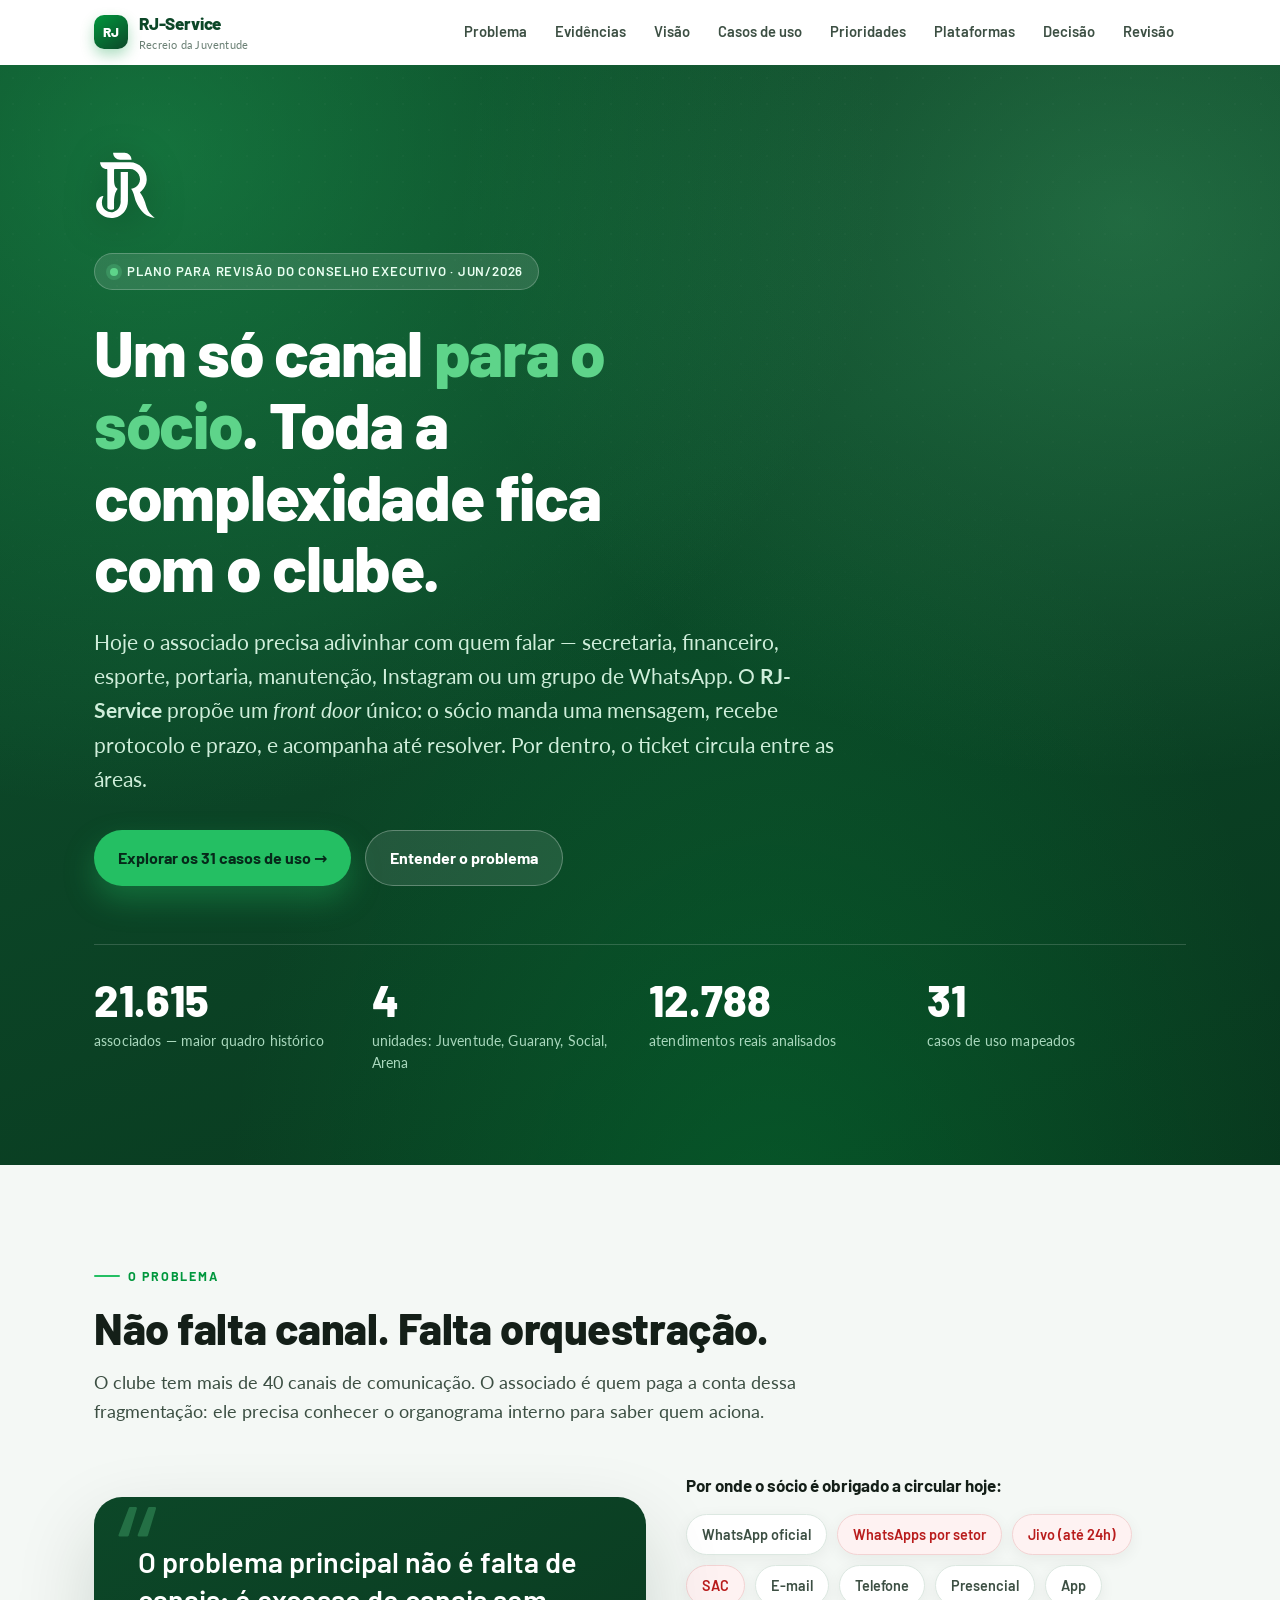
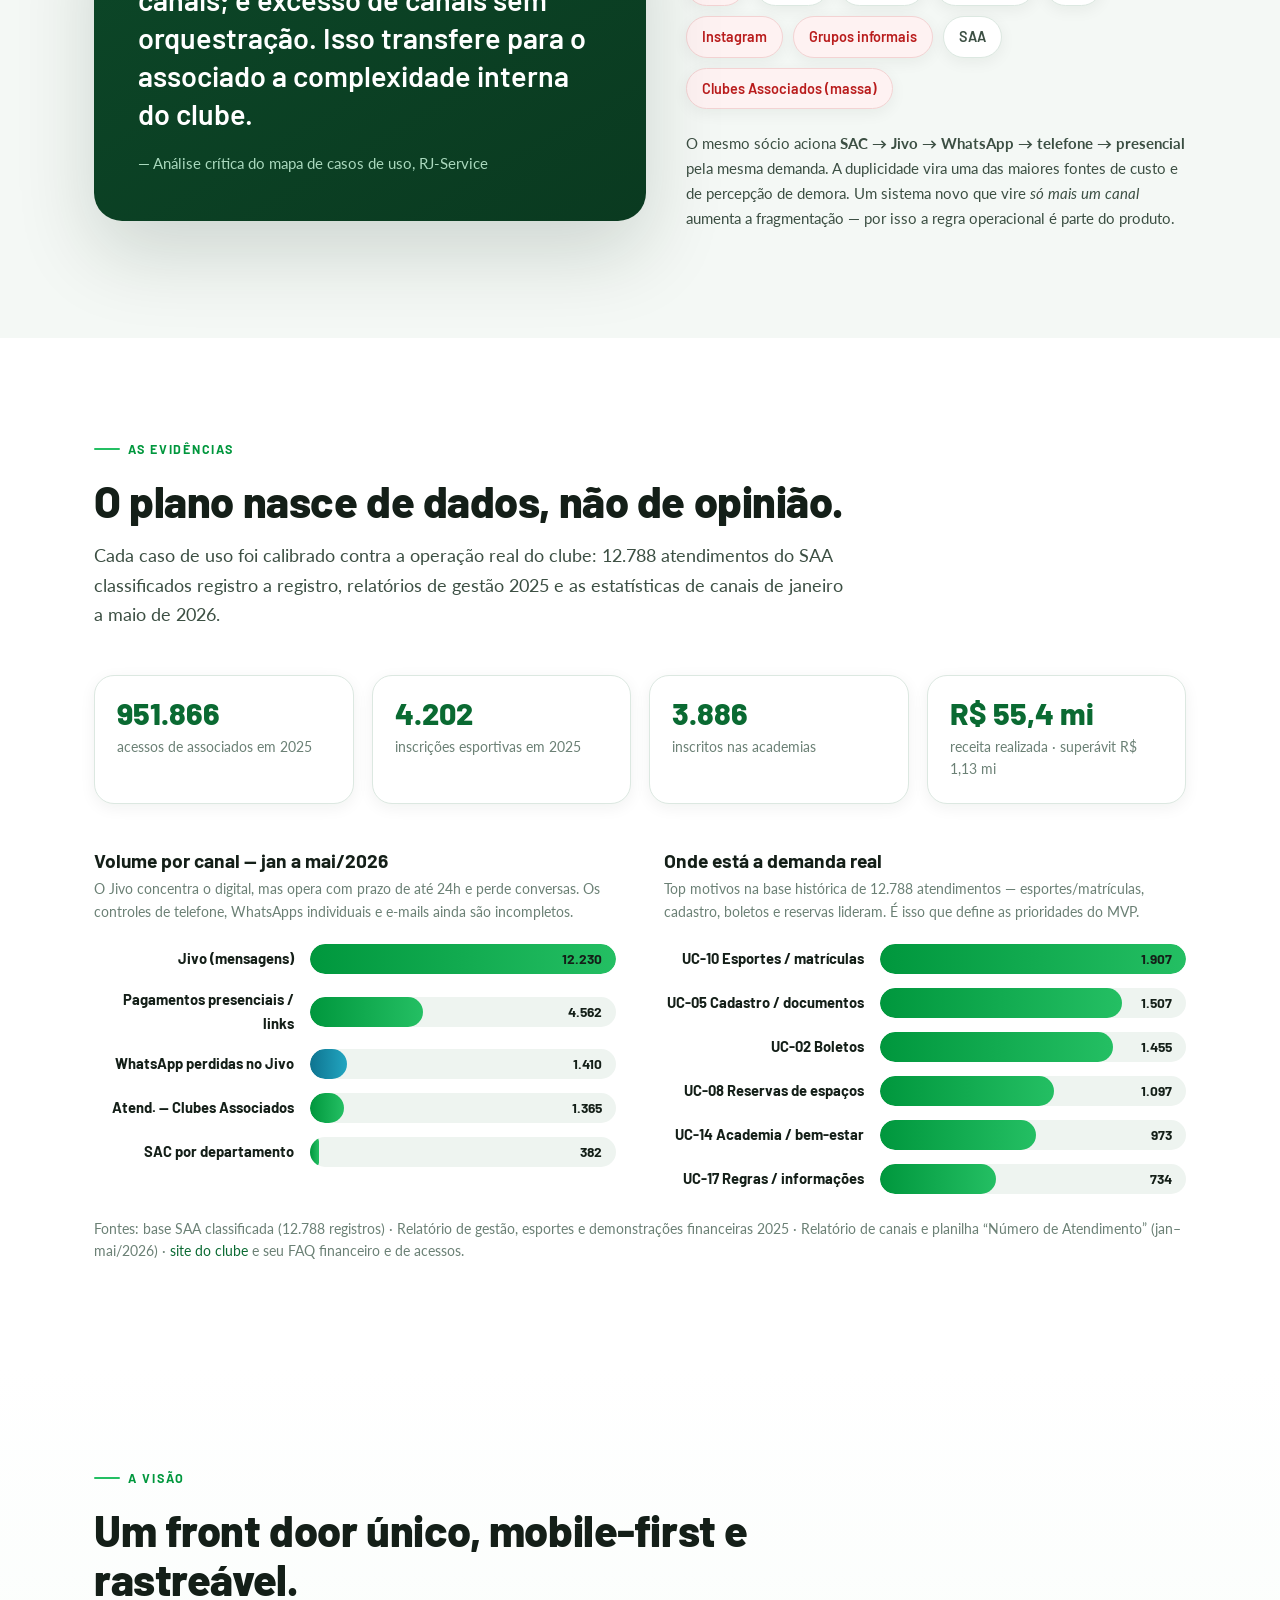
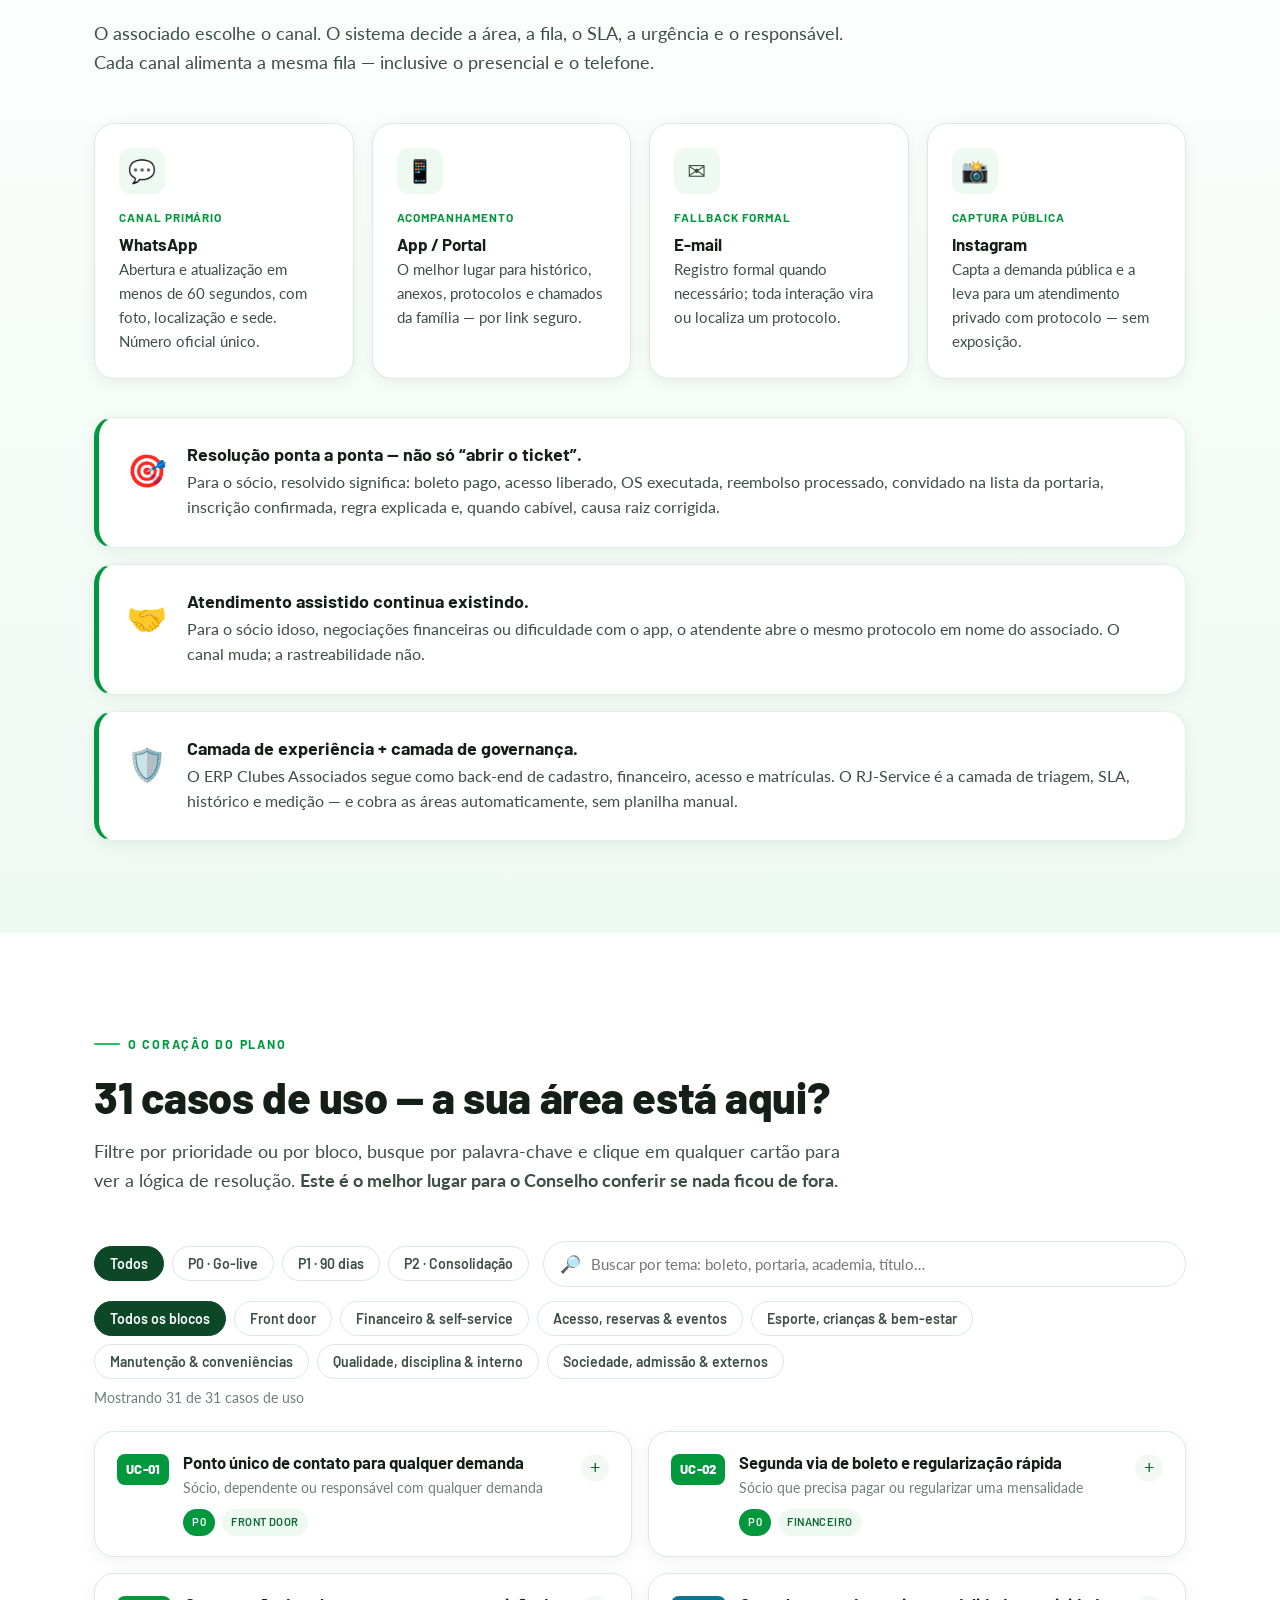
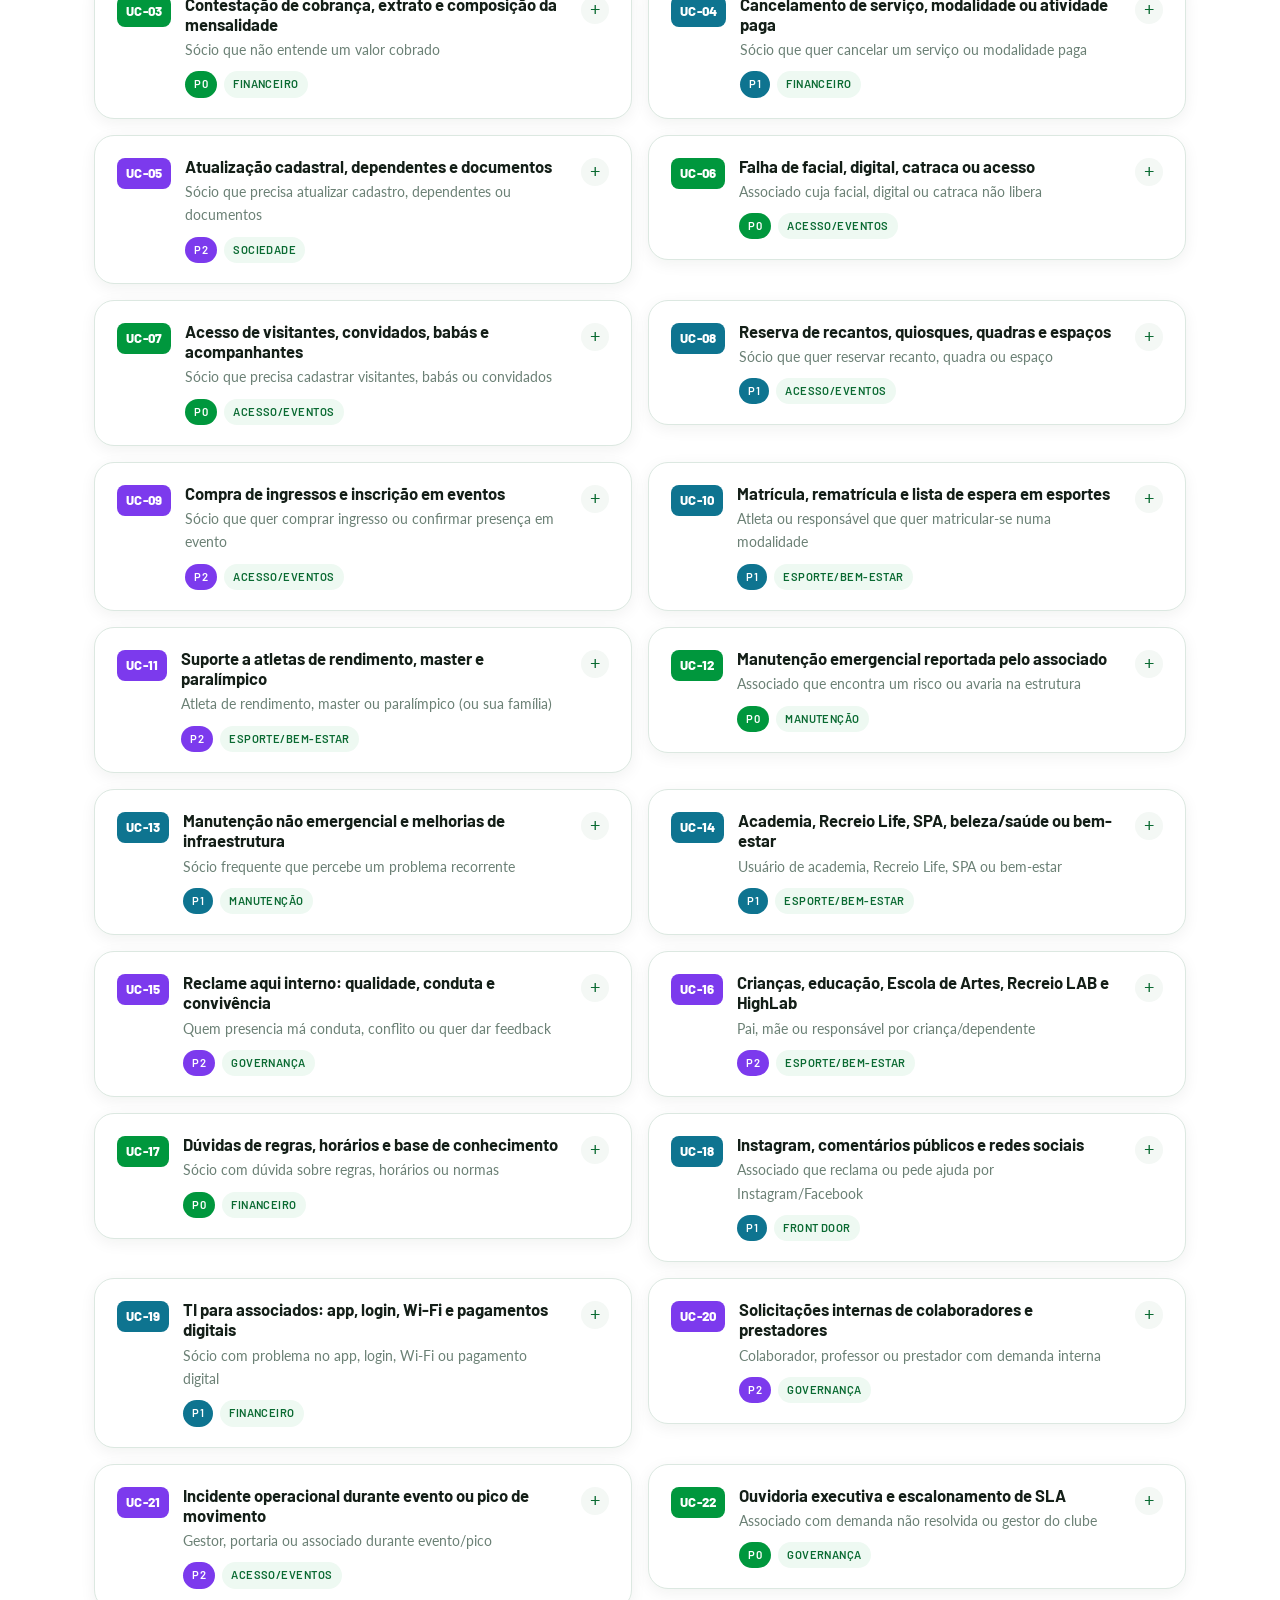
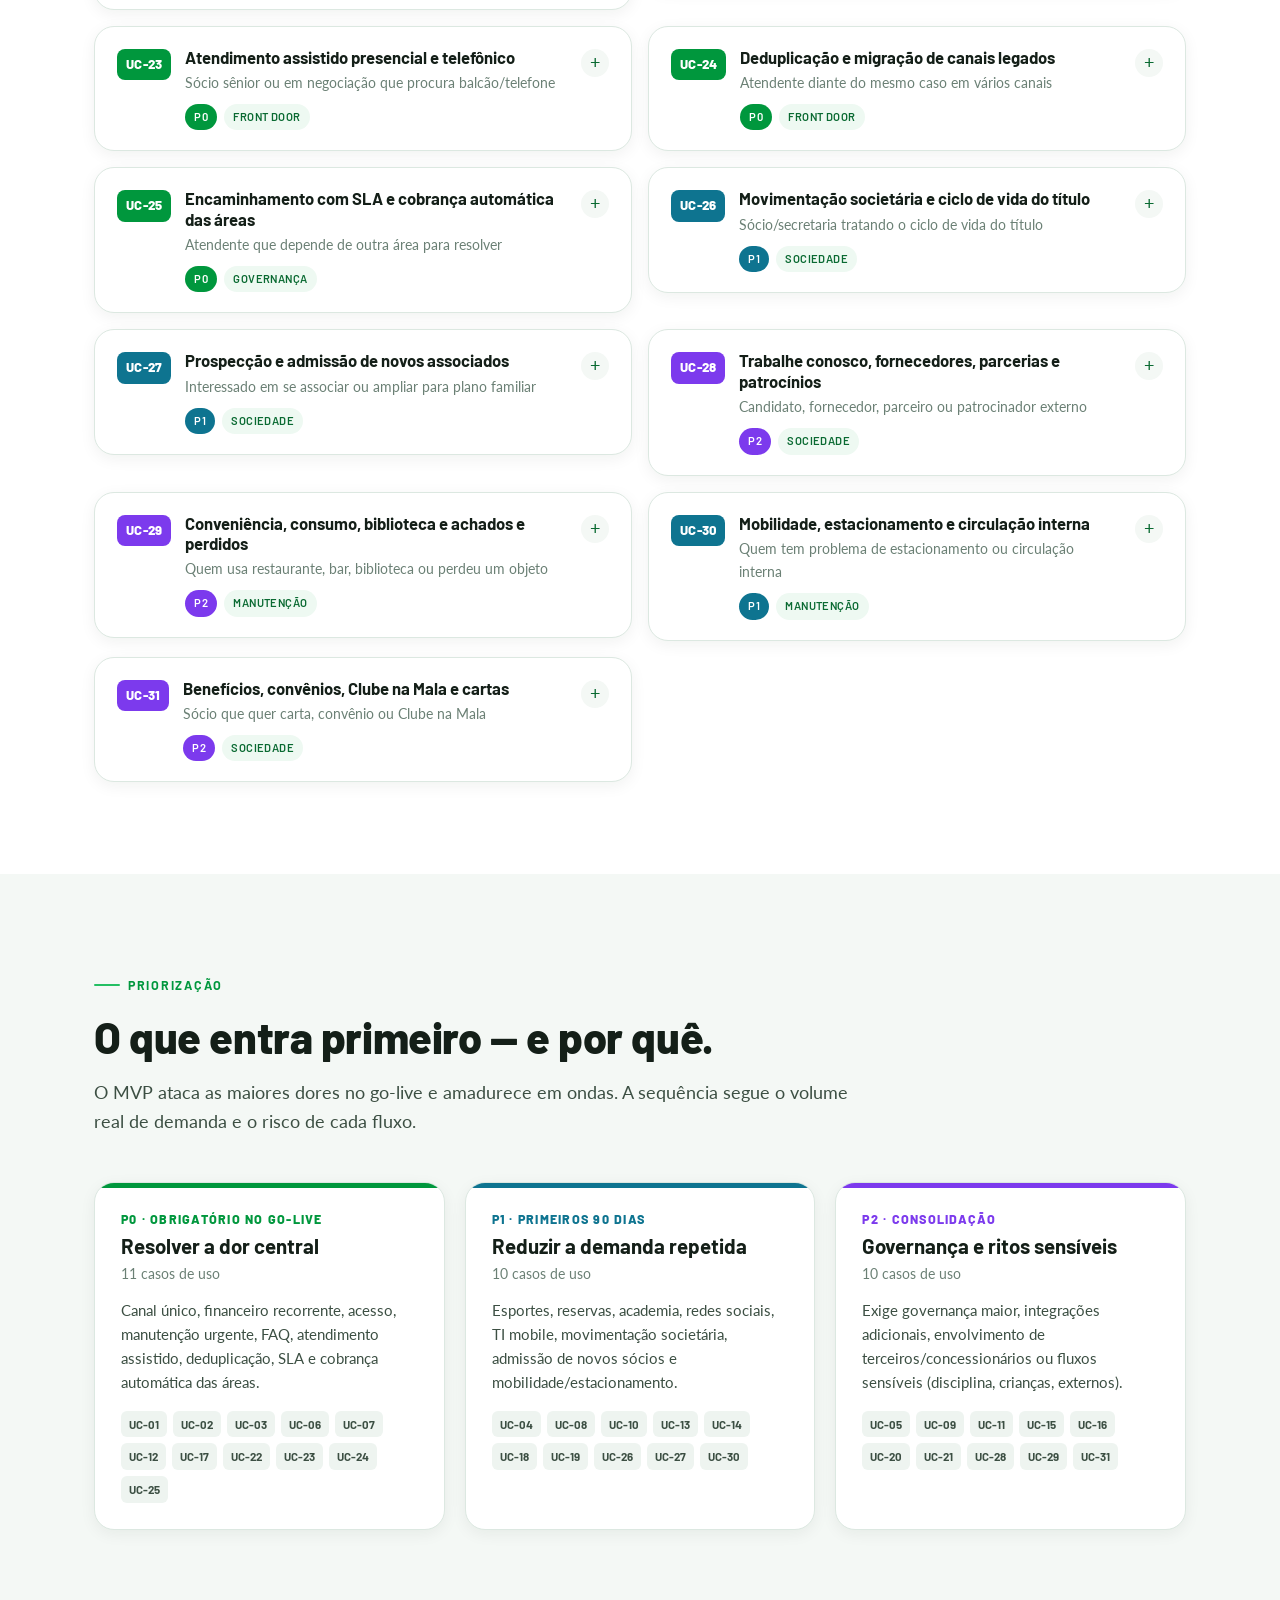
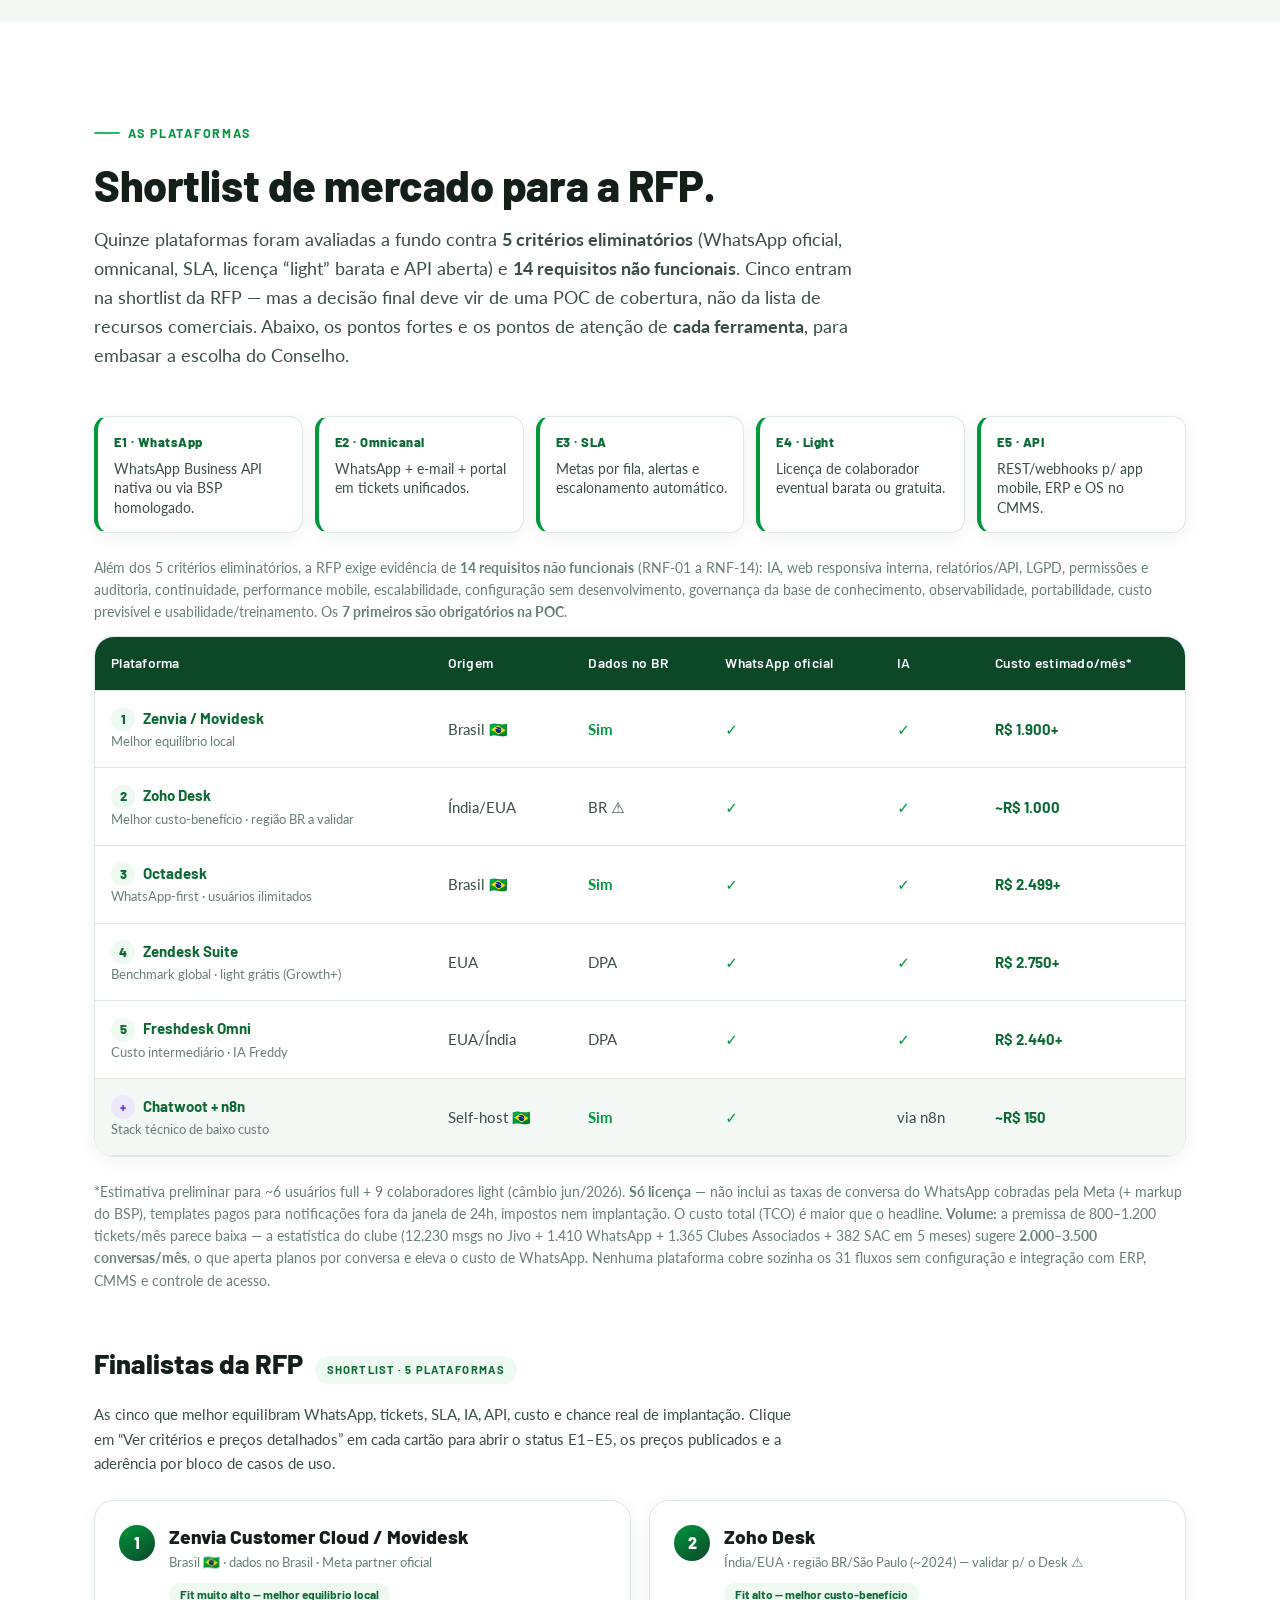
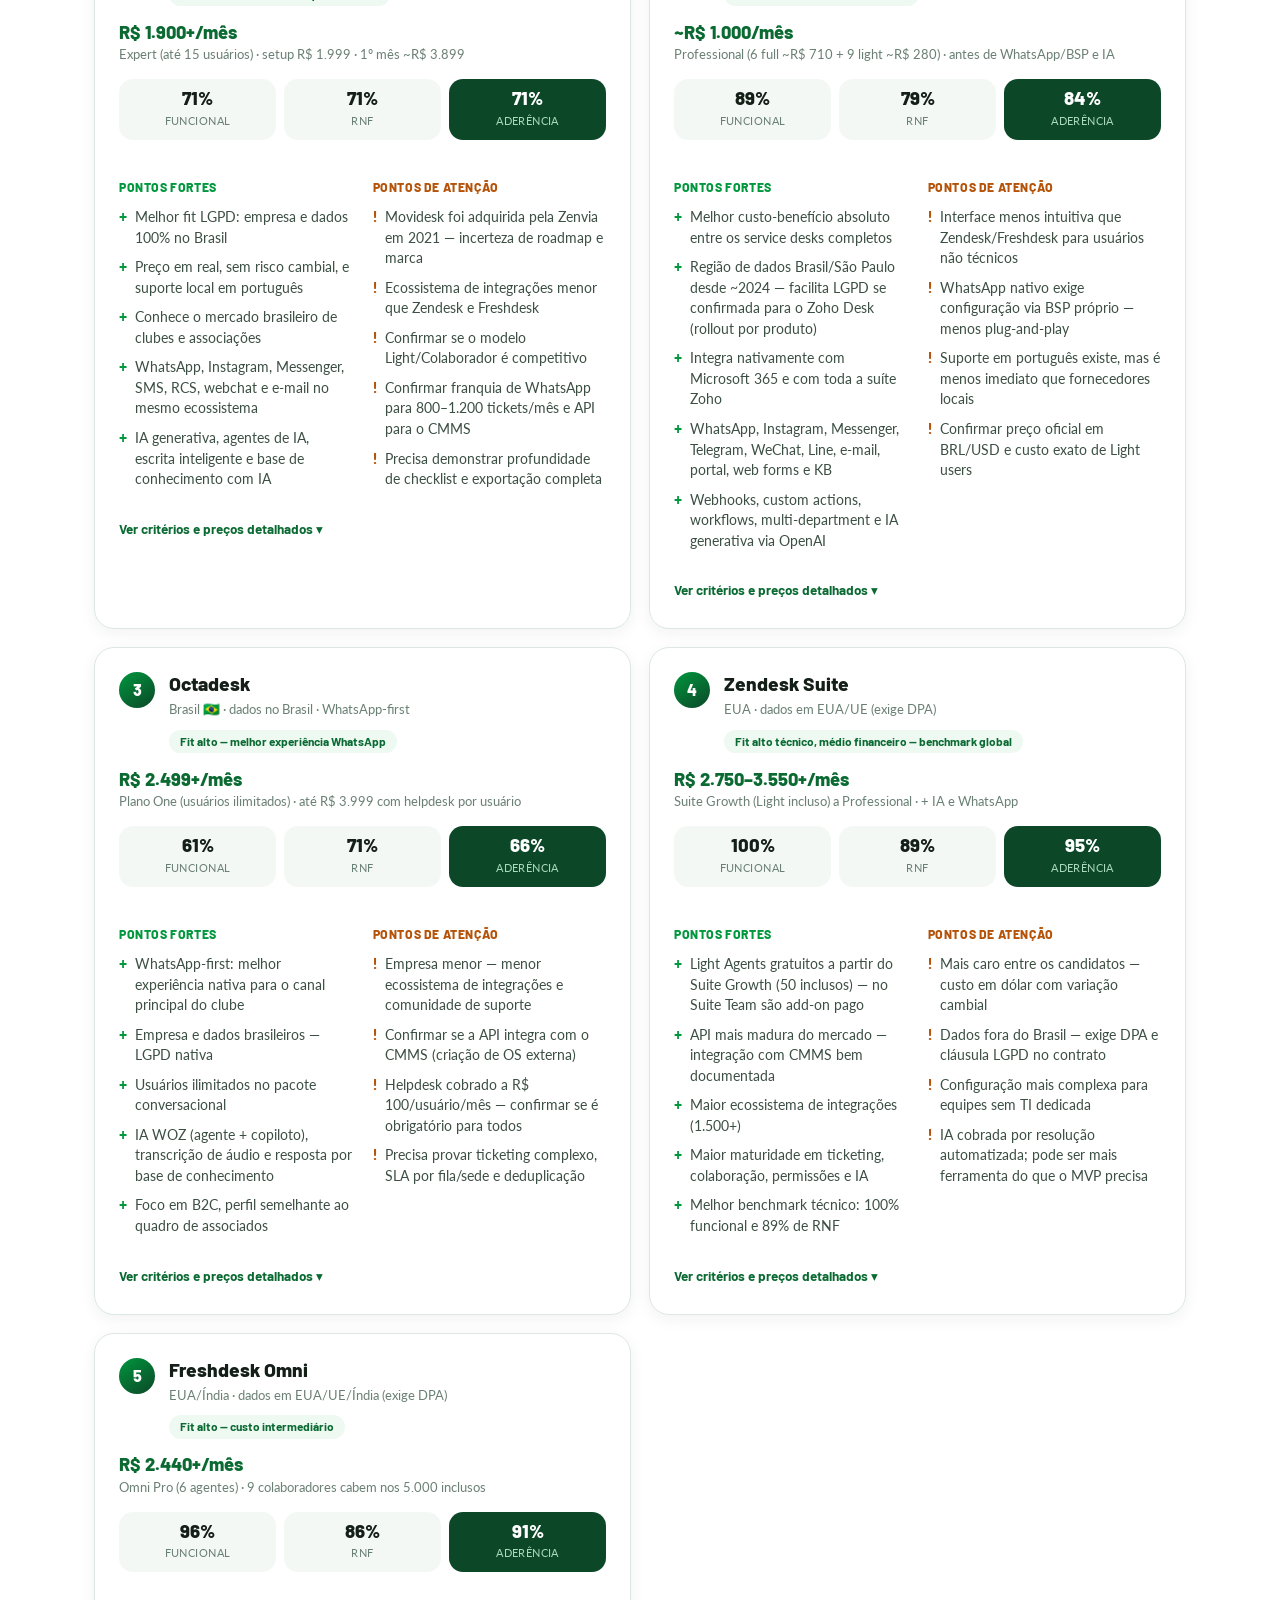
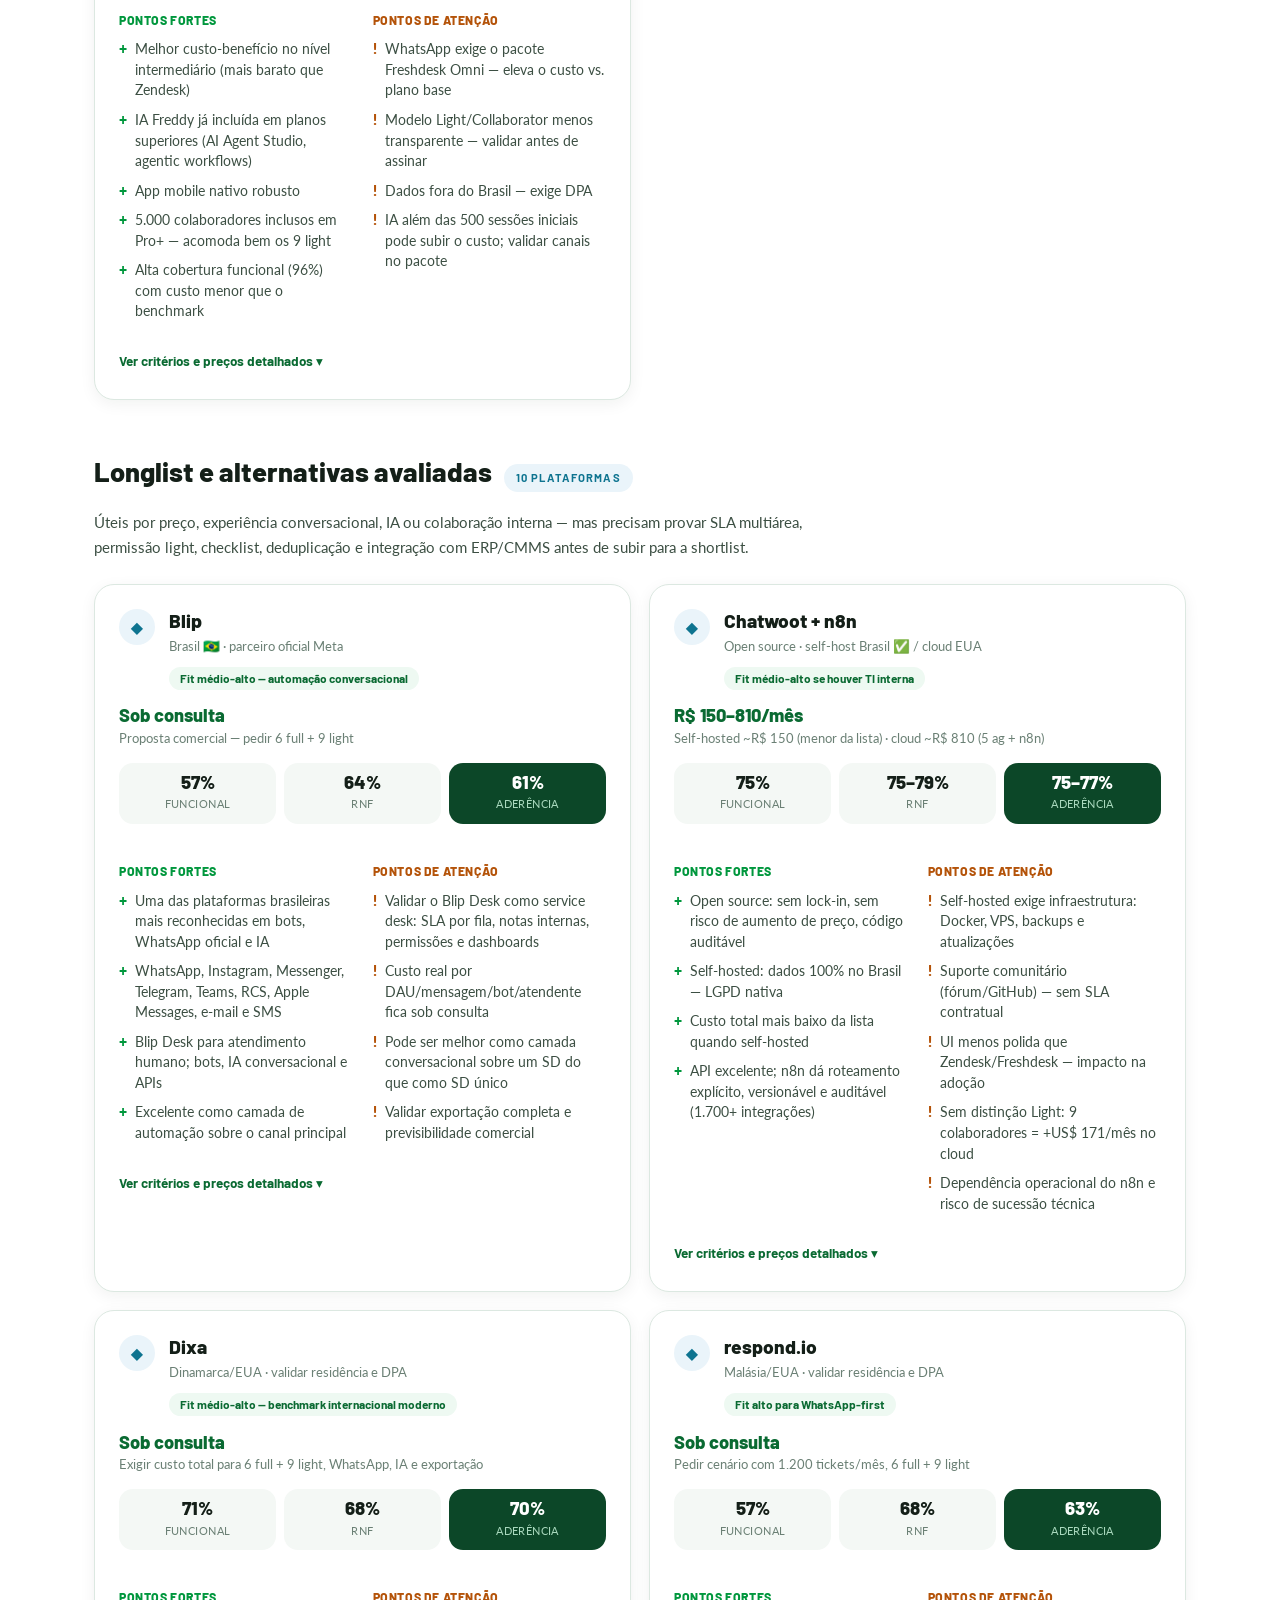
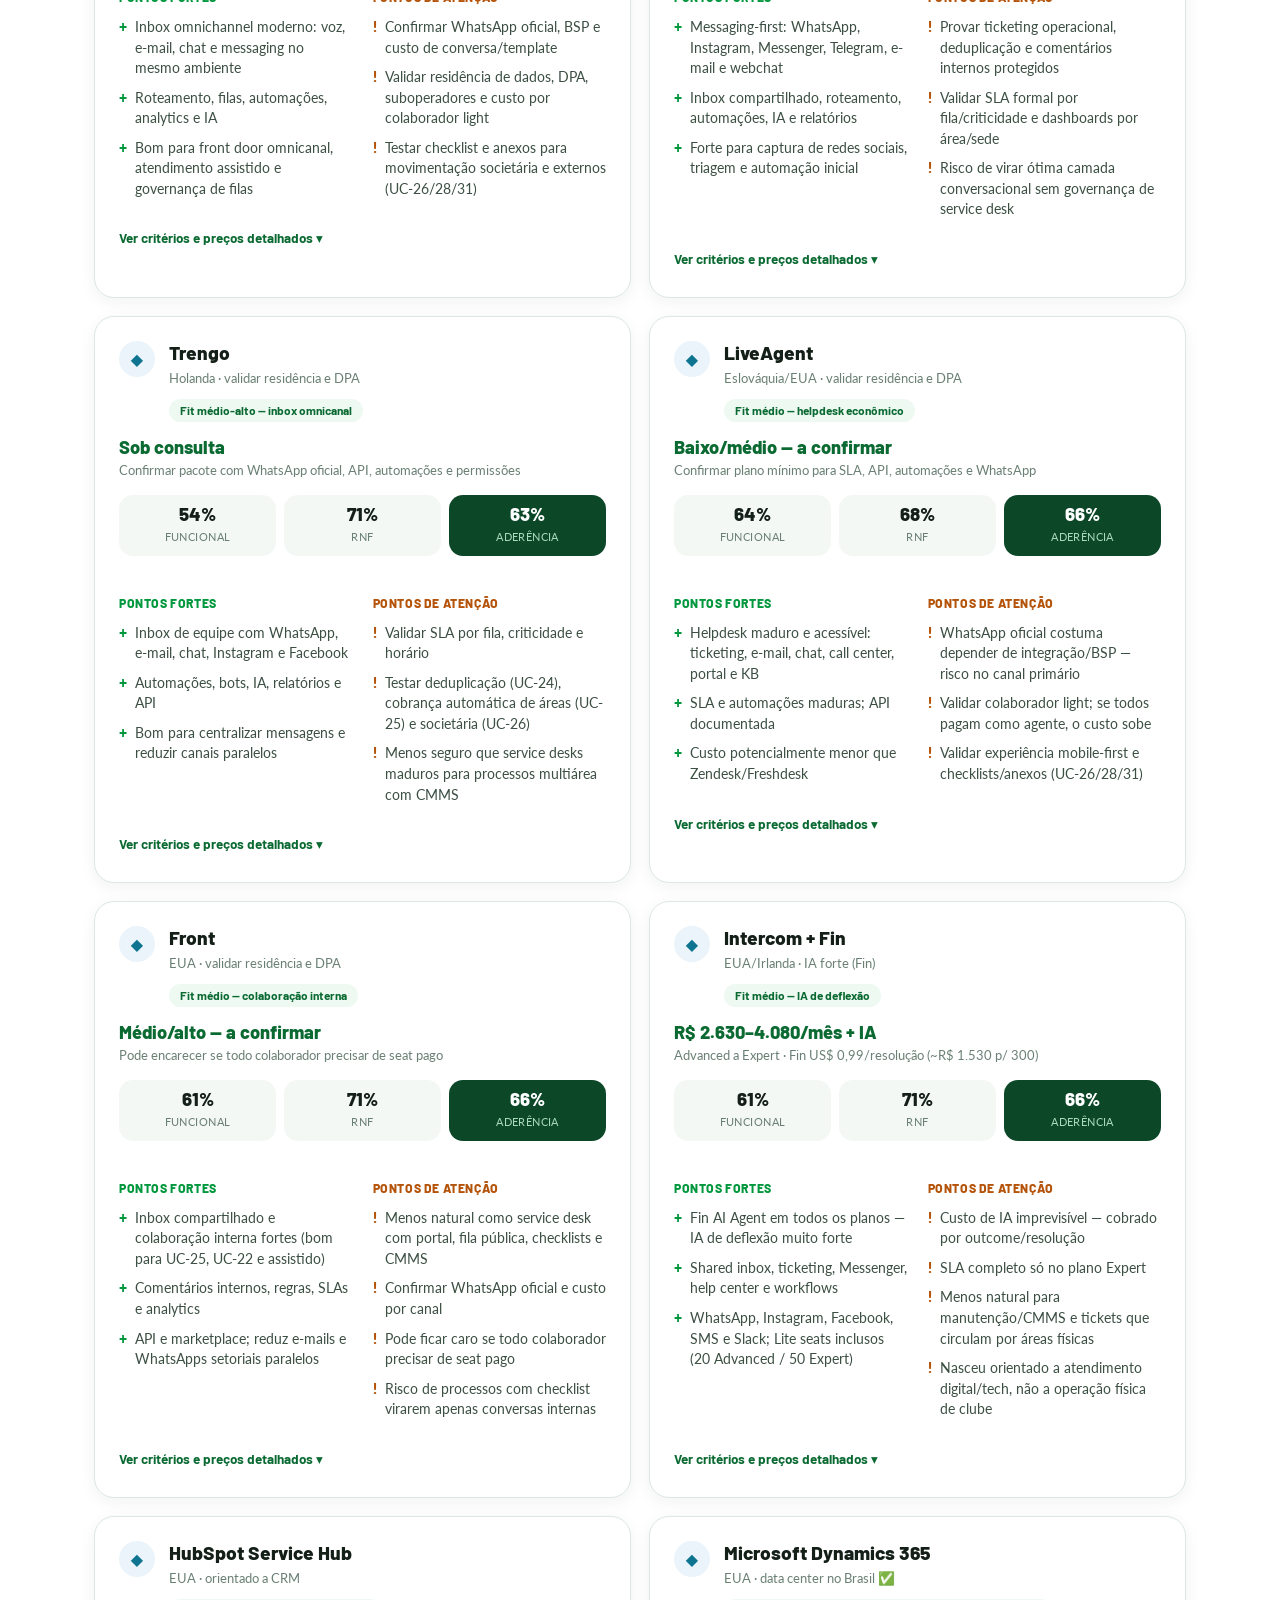
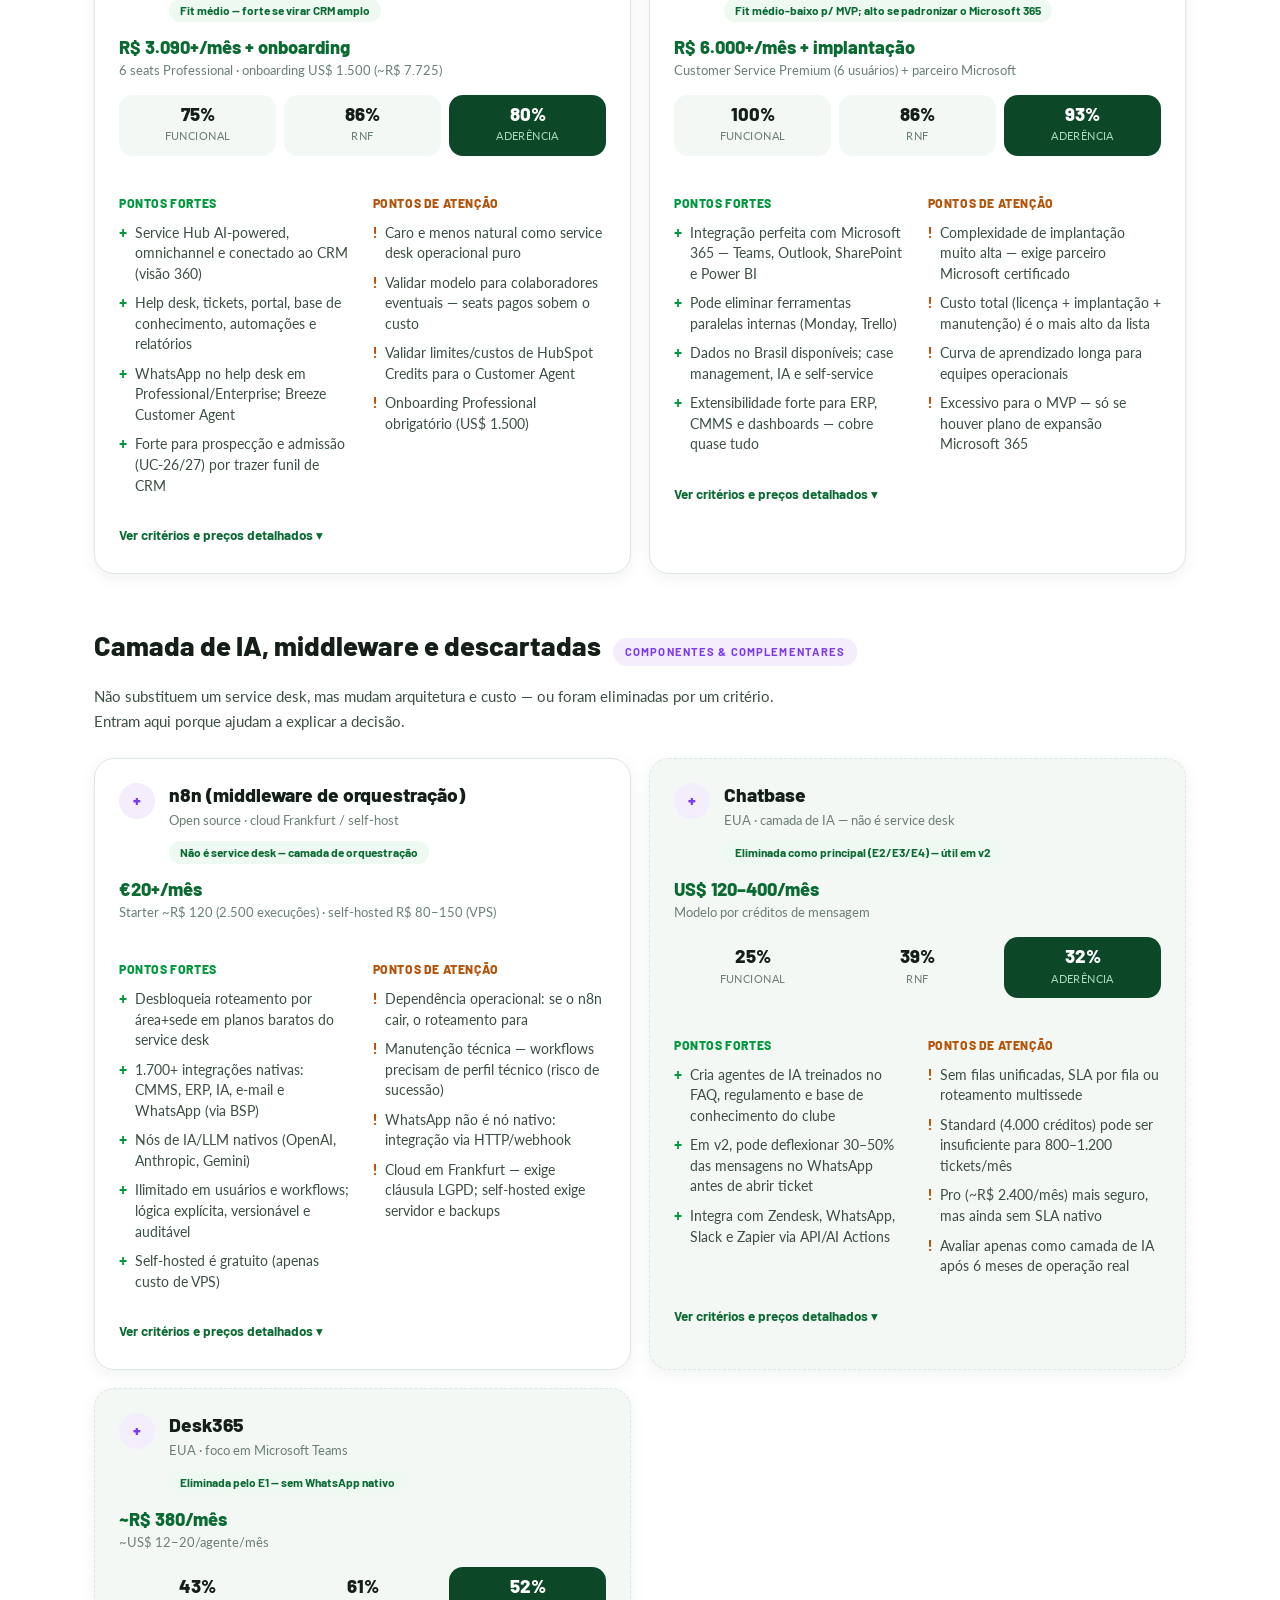
==== commit 19afb677: "Add detailed platform cards and expanded RFP comparison to atendimento p - Expand evaluation from 10" ====
--- a/atendimento/index.html
+++ b/atendimento/index.html
@@ -229,6 +229,27 @@
   .uc-body{max-height:0; overflow:hidden; transition:max-height .35s ease;}
   .uc-body-inner{padding:0 22px 22px; border-top:1px solid var(--line); margin-top:0;}
   .uc-body-inner p{font-size:.95rem; margin:16px 0 0; color:var(--ink2);}
+  .uc-summary{padding-bottom:18px;}
+  .uc-full{
+    border-top:1px dashed var(--line);
+    padding-top:18px;
+    display:grid;
+    gap:12px;
+  }
+  .uc-full-title{
+    font-family:var(--serif);
+    font-weight:800;
+    color:var(--ink);
+    font-size:.98rem;
+    line-height:1.28;
+  }
+  .uc-full-lines{display:grid; gap:9px;}
+  .uc-full-line{
+    font-size:.92rem;
+    line-height:1.52;
+    color:var(--ink2);
+  }
+  .uc-full-line strong{color:var(--ink); font-family:var(--serif); font-weight:700;}
 
   /* ===== Prioridades ===== */
   .prioridades{background:var(--soft);}
@@ -258,6 +279,72 @@
   .badge-rank{display:inline-grid; place-items:center; width:24px; height:24px; border-radius:50%; background:var(--g50); color:var(--g700); font-family:var(--serif); font-weight:800; font-size:.8rem; margin-right:8px;}
   .scroll-hint{font-size:.8rem; color:var(--muted); margin-top:10px; display:none;}
   @media(max-width:760px){ .scroll-hint{display:block;} }
+
+  /* ===== Plataformas — critérios e cartões detalhados ===== */
+  .plat-crit{display:grid; grid-template-columns:repeat(5,1fr); gap:12px; margin:30px 0 10px;}
+  @media(max-width:860px){ .plat-crit{grid-template-columns:repeat(2,1fr);} }
+  @media(max-width:480px){ .plat-crit{grid-template-columns:1fr;} }
+  .crit{background:#fff; border:1px solid var(--line); border-left:4px solid var(--g500); border-radius:var(--r-md); padding:15px 16px; box-shadow:var(--shadow-sm);}
+  .crit .ck{font-family:var(--serif); font-weight:800; font-size:.8rem; letter-spacing:.04em; color:var(--g700);}
+  .crit p{font-size:.86rem; margin:6px 0 0; color:var(--ink2); line-height:1.4;}
+
+  .tier-head{display:flex; flex-wrap:wrap; align-items:baseline; gap:12px; margin:56px 0 4px;}
+  .tier-head h3{font-size:clamp(1.4rem,3vw,1.7rem); font-weight:800;}
+  .tier-head .tier-tag{font-family:var(--serif); font-weight:700; font-size:.7rem; letter-spacing:.1em; text-transform:uppercase; padding:5px 12px; border-radius:var(--r-pill);}
+  .tier-tag.short{background:var(--g50); color:var(--g700);}
+  .tier-tag.long{background:#eaf4fa; color:#0e7490;}
+  .tier-tag.comp{background:#f3edfc; color:#7c3aed;}
+  .tier-head p{flex-basis:100%; font-size:.96rem; color:var(--ink2); margin:6px 0 0; max-width:80ch;}
+
+  .plat-grid{display:grid; grid-template-columns:1fr 1fr; gap:18px; margin-top:24px;}
+  @media(max-width:900px){ .plat-grid{grid-template-columns:1fr;} }
+
+  .platc{border:1px solid var(--line); border-radius:var(--r-lg); background:#fff; box-shadow:var(--shadow-sm); padding:24px; display:flex; flex-direction:column; transition:box-shadow .2s, border-color .2s;}
+  .platc:hover{border-color:var(--g100); box-shadow:var(--shadow-md);}
+  .platc.elim{border-style:dashed; background:var(--soft);}
+  .platc-top{display:flex; gap:14px; align-items:flex-start;}
+  .platc-rank{flex-shrink:0; width:36px; height:36px; border-radius:50%; display:grid; place-items:center; background:linear-gradient(145deg,var(--g500),var(--g900)); color:#fff; font-family:var(--serif); font-weight:800; font-size:1rem;}
+  .platc-rank.alt{background:#eaf4fa; color:#0e7490;}
+  .platc-rank.x{background:#f3edfc; color:#7c3aed;}
+  .platc-id{flex:1; min-width:0;}
+  .platc-name{font-family:var(--serif); font-weight:800; font-size:1.2rem; color:var(--ink); line-height:1.2;}
+  .platc-name a{color:inherit;}
+  .platc-meta{font-size:.84rem; color:var(--muted); margin-top:4px;}
+  .platc-fit{display:inline-block; font-family:var(--serif); font-weight:700; font-size:.74rem; margin-top:9px; padding:4px 11px; border-radius:var(--r-pill); background:var(--g50); color:var(--g700); line-height:1.3;}
+  .platc-cost{margin-top:15px; font-family:var(--serif); font-weight:800; font-size:1.14rem; color:var(--g700); line-height:1.2;}
+  .platc-cost small{display:block; font-family:var(--body); font-weight:400; font-size:.8rem; color:var(--muted); margin-top:3px; line-height:1.4;}
+
+  .platc-scores{display:flex; gap:8px; margin-top:15px; flex-wrap:wrap;}
+  .score{flex:1; min-width:76px; background:var(--soft); border-radius:var(--r-md); padding:10px 8px; text-align:center;}
+  .score .sv{font-family:var(--serif); font-weight:800; font-size:1.16rem; color:var(--ink); line-height:1;}
+  .score .sl{font-size:.66rem; color:var(--muted); margin-top:5px; letter-spacing:.04em; text-transform:uppercase;}
+  .score.total{background:var(--g900);}
+  .score.total .sv{color:#fff;} .score.total .sl{color:#a9d8bd;}
+
+  .platc-pc{display:grid; grid-template-columns:1fr 1fr; gap:14px 20px; margin-top:18px;}
+  @media(max-width:560px){ .platc-pc{grid-template-columns:1fr;} }
+  .pc-col h5{font-family:var(--serif); font-weight:800; font-size:.76rem; letter-spacing:.05em; text-transform:uppercase; margin-bottom:9px;}
+  .pc-col.pros h5{color:var(--g500);}
+  .pc-col.cons h5{color:var(--warn);}
+  .pc-col ul{list-style:none; padding:0; margin:0;}
+  .pc-col li{font-size:.88rem; line-height:1.46; margin-bottom:9px; display:flex; gap:8px; align-items:flex-start; color:var(--ink2);}
+  .pc-col li .mk{flex-shrink:0; font-weight:800;}
+  .pc-col.pros li .mk{color:var(--g500);}
+  .pc-col.cons li .mk{color:var(--warn);}
+
+  .platc-toggle{margin-top:16px; align-self:flex-start; font-family:var(--serif); font-weight:700; font-size:.84rem; color:var(--g700); background:none; border:none; cursor:pointer; padding:6px 0;}
+  .platc-toggle:hover{text-decoration:underline;}
+  .platc-extra{max-height:0; overflow:hidden; transition:max-height .35s ease;}
+  .platc-extra-inner{padding-top:16px; margin-top:8px; border-top:1px dashed var(--line); display:grid; gap:16px;}
+  .extra-block h5{font-family:var(--serif); font-weight:800; font-size:.76rem; letter-spacing:.05em; text-transform:uppercase; color:var(--ink); margin-bottom:9px;}
+  .extra-block p{font-size:.86rem; color:var(--ink2); margin:0; line-height:1.5;}
+  .extra-block ul{margin:0; padding:0; list-style:none; display:grid; gap:6px;}
+  .extra-block ul li{font-size:.86rem; color:var(--ink2); line-height:1.45; padding-left:14px; position:relative;}
+  .extra-block ul li::before{content:"·"; position:absolute; left:2px; color:var(--g500); font-weight:800;}
+  .elim-grid{display:grid; gap:8px;}
+  .elim-row{display:grid; grid-template-columns:42px 1fr; gap:10px; align-items:start; font-size:.85rem; color:var(--ink2); line-height:1.4;}
+  .elim-row .es{font-family:var(--serif); font-weight:800; white-space:nowrap;}
+  .es.ok{color:var(--g500);} .es.warn{color:var(--warn);} .es.no{color:var(--danger);}
 
   /* ===== Decisão ===== */
   .decisao{background:linear-gradient(180deg,var(--g50),#fff);}
@@ -562,8 +649,16 @@
     <div class="section-head reveal">
       <span class="eyebrow">As plataformas</span>
       <h2>Shortlist de mercado para a RFP.</h2>
-      <p class="lead">Dez plataformas foram avaliadas contra critérios eliminatórios (WhatsApp oficial, omnicanal, SLA, licença “light” barata e API aberta). Cinco entram na RFP. A decisão final deve vir de uma POC de cobertura, não da lista de recursos comerciais.</p>
-    </div>
+      <p class="lead">Quinze plataformas foram avaliadas a fundo contra <strong>5 critérios eliminatórios</strong> (WhatsApp oficial, omnicanal, SLA, licença “light” barata e API aberta) e <strong>14 requisitos não funcionais</strong>. Cinco entram na shortlist da RFP — mas a decisão final deve vir de uma POC de cobertura, não da lista de recursos comerciais. Abaixo, os pontos fortes e os pontos de atenção de <strong>cada ferramenta</strong>, para embasar a escolha do Conselho.</p>
+    </div>
+    <div class="plat-crit reveal">
+      <div class="crit"><div class="ck">E1 · WhatsApp</div><p>WhatsApp Business API nativa ou via BSP homologado.</p></div>
+      <div class="crit"><div class="ck">E2 · Omnicanal</div><p>WhatsApp + e-mail + portal em tickets unificados.</p></div>
+      <div class="crit"><div class="ck">E3 · SLA</div><p>Metas por fila, alertas e escalonamento automático.</p></div>
+      <div class="crit"><div class="ck">E4 · Light</div><p>Licença de colaborador eventual barata ou gratuita.</p></div>
+      <div class="crit"><div class="ck">E5 · API</div><p>REST/webhooks p/ app mobile, ERP e OS no CMMS.</p></div>
+    </div>
+    <p class="src-note reveal">Além dos 5 critérios eliminatórios, a RFP exige evidência de <strong>14 requisitos não funcionais</strong> (RNF-01 a RNF-14): IA, web responsiva interna, relatórios/API, LGPD, permissões e auditoria, continuidade, performance mobile, escalabilidade, configuração sem desenvolvimento, governança da base de conhecimento, observabilidade, portabilidade, custo previsível e usabilidade/treinamento. Os <strong>7 primeiros são obrigatórios na POC</strong>.</p>
     <div class="table-wrap reveal">
       <table class="cmp">
         <thead>
@@ -571,16 +666,66 @@
         </thead>
         <tbody>
           <tr><td class="plat"><span class="badge-rank">1</span><a href="https://zenvia.com/" target="_blank" rel="noopener">Zenvia / Movidesk</a><small>Melhor equilíbrio local</small></td><td>Brasil 🇧🇷</td><td class="yes">Sim</td><td class="yes">✓</td><td class="yes">✓</td><td class="cost">R$ 1.900+</td></tr>
-          <tr><td class="plat"><span class="badge-rank">2</span><a href="https://www.zoho.com/desk/" target="_blank" rel="noopener">Zoho Desk</a><small>Melhor custo-benefício · DC em SP</small></td><td>Índia/EUA</td><td class="yes">Sim (SP)</td><td class="yes">✓</td><td class="yes">✓</td><td class="cost">~R$ 1.000</td></tr>
+          <tr><td class="plat"><span class="badge-rank">2</span><a href="https://www.zoho.com/desk/" target="_blank" rel="noopener">Zoho Desk</a><small>Melhor custo-benefício · região BR a validar</small></td><td>Índia/EUA</td><td>BR ⚠️</td><td class="yes">✓</td><td class="yes">✓</td><td class="cost">~R$ 1.000</td></tr>
           <tr><td class="plat"><span class="badge-rank">3</span><a href="https://www.octadesk.com/" target="_blank" rel="noopener">Octadesk</a><small>WhatsApp-first · usuários ilimitados</small></td><td>Brasil 🇧🇷</td><td class="yes">Sim</td><td class="yes">✓</td><td class="yes">✓</td><td class="cost">R$ 2.499+</td></tr>
-          <tr><td class="plat"><span class="badge-rank">4</span><a href="https://www.zendesk.com.br/" target="_blank" rel="noopener">Zendesk Suite</a><small>Benchmark global · light grátis</small></td><td>EUA</td><td>DPA</td><td class="yes">✓</td><td class="yes">✓</td><td class="cost">R$ 2.750+</td></tr>
+          <tr><td class="plat"><span class="badge-rank">4</span><a href="https://www.zendesk.com.br/" target="_blank" rel="noopener">Zendesk Suite</a><small>Benchmark global · light grátis (Growth+)</small></td><td>EUA</td><td>DPA</td><td class="yes">✓</td><td class="yes">✓</td><td class="cost">R$ 2.750+</td></tr>
           <tr><td class="plat"><span class="badge-rank">5</span><a href="https://www.freshworks.com/freshdesk/omni/" target="_blank" rel="noopener">Freshdesk Omni</a><small>Custo intermediário · IA Freddy</small></td><td>EUA/Índia</td><td>DPA</td><td class="yes">✓</td><td class="yes">✓</td><td class="cost">R$ 2.440+</td></tr>
           <tr style="background:var(--soft);"><td class="plat"><span class="badge-rank" style="background:#ede7fb;color:#7c3aed;">+</span><a href="https://www.chatwoot.com/" target="_blank" rel="noopener">Chatwoot + n8n</a><small>Stack técnico de baixo custo</small></td><td>Self-host 🇧🇷</td><td class="yes">Sim</td><td class="yes">✓</td><td>via n8n</td><td class="cost">~R$ 150</td></tr>
         </tbody>
       </table>
     </div>
     <p class="scroll-hint">→ Arraste a tabela para o lado para ver todas as colunas.</p>
-    <p class="src-note reveal">*Estimativa preliminar para ~6 usuários full + 9 colaboradores light e 800–1.200 tickets/mês (câmbio jun/2026; sem impostos, mensagens da Meta nem implantação). Nenhuma plataforma cobre sozinha os 31 fluxos sem configuração e integração com ERP, CMMS e controle de acesso.</p>
+    <p class="src-note reveal">*Estimativa preliminar para ~6 usuários full + 9 colaboradores light (câmbio jun/2026). <strong>Só licença</strong> — não inclui as taxas de conversa do WhatsApp cobradas pela Meta (+ markup do BSP), templates pagos para notificações fora da janela de 24h, impostos nem implantação. O custo total (TCO) é maior que o headline. <strong>Volume:</strong> a premissa de 800–1.200 tickets/mês parece baixa — a estatística do clube (12.230 msgs no Jivo + 1.410 WhatsApp + 1.365 Clubes Associados + 382 SAC em 5 meses) sugere <strong>2.000–3.500 conversas/mês</strong>, o que aperta planos por conversa e eleva o custo de WhatsApp. Nenhuma plataforma cobre sozinha os 31 fluxos sem configuração e integração com ERP, CMMS e controle de acesso.</p>
+
+    <div class="tier-head reveal">
+      <h3>Finalistas da RFP</h3><span class="tier-tag short">Shortlist · 5 plataformas</span>
+      <p>As cinco que melhor equilibram WhatsApp, tickets, SLA, IA, API, custo e chance real de implantação. Clique em “Ver critérios e preços detalhados” em cada cartão para abrir o status E1–E5, os preços publicados e a aderência por bloco de casos de uso.</p>
+    </div>
+    <div class="plat-grid" id="plat-short"></div>
+
+    <div class="tier-head reveal">
+      <h3>Longlist e alternativas avaliadas</h3><span class="tier-tag long">10 plataformas</span>
+      <p>Úteis por preço, experiência conversacional, IA ou colaboração interna — mas precisam provar SLA multiárea, permissão light, checklist, deduplicação e integração com ERP/CMMS antes de subir para a shortlist.</p>
+    </div>
+    <div class="plat-grid" id="plat-long"></div>
+
+    <div class="tier-head reveal">
+      <h3>Camada de IA, middleware e descartadas</h3><span class="tier-tag comp">Componentes &amp; complementares</span>
+      <p>Não substituem um service desk, mas mudam arquitetura e custo — ou foram eliminadas por um critério. Entram aqui porque ajudam a explicar a decisão.</p>
+    </div>
+    <div class="plat-grid" id="plat-comp"></div>
+
+    <div class="tier-head reveal">
+      <h3>Ranking consolidado de aderência</h3><span class="tier-tag short">Funcional + RNF</span>
+      <p><strong>Funcional %</strong> = cobertura dos 7 clusters dos 31 casos de uso. <strong>RNF %</strong> = média dos 7 requisitos não funcionais. <strong>Aderência total %</strong> = média simples dos dois. Não substitui a POC; ajuda a priorizar a RFP.</p>
+      <p class="src-note" style="margin-top:8px;"><strong>Leia como faixa, não como nota fechada:</strong> os percentuais vêm de converter ~7 avaliações qualitativas (Alto/Médio/Baixo) em 100/75/50/25/0 — a diferença entre 95% e 93% não tem significado estatístico. E a <strong>shortlist não é o top-5 por nota</strong>: ela combina nota com fit estratégico (Brasil, WhatsApp-first, LGPD, preço em reais). Por isso a Octadesk (#10) entra e Chatwoot+n8n (#6) e Dixa (#8) ficam de fora.</p>
+    </div>
+    <div class="table-wrap reveal">
+      <table class="cmp">
+        <thead>
+          <tr><th>#</th><th>Plataforma</th><th>Funcional</th><th>RNF</th><th>Aderência total</th><th>Leitura para a decisão</th></tr>
+        </thead>
+        <tbody>
+          <tr><td><span class="badge-rank">1</span></td><td class="plat">Zendesk Suite<small>★ shortlist da RFP</small></td><td>100%</td><td>89%</td><td class="cost">95%</td><td>Melhor benchmark técnico; custo em dólar e LGPD são as restrições.</td></tr>
+          <tr><td><span class="badge-rank">2</span></td><td class="plat">Microsoft Dynamics 365</td><td>100%</td><td>86%</td><td class="cost">93%</td><td>Tecnicamente completo, mas excessivo para o MVP por custo e complexidade.</td></tr>
+          <tr><td><span class="badge-rank">3</span></td><td class="plat">Freshdesk Omni<small>★ shortlist da RFP</small></td><td>96%</td><td>86%</td><td class="cost">91%</td><td>Melhor premium intermediária; validar canais, IA e DPA no pacote.</td></tr>
+          <tr><td><span class="badge-rank">4</span></td><td class="plat">Zoho Desk<small>★ shortlist da RFP</small></td><td>89%</td><td>79%</td><td class="cost">84%</td><td>Melhor custo-benefício se config. e usabilidade forem aprovadas.</td></tr>
+          <tr><td><span class="badge-rank">5</span></td><td class="plat">HubSpot Service Hub</td><td>75%</td><td>86%</td><td class="cost">80%</td><td>Forte se virar CRM institucional; menos natural como SD operacional puro.</td></tr>
+          <tr><td><span class="badge-rank">6</span></td><td class="plat">Chatwoot + n8n</td><td>75%</td><td>75%</td><td class="cost">75%</td><td>Melhor opção técnica de baixo custo, dependente de manutenção interna.</td></tr>
+          <tr><td><span class="badge-rank">7</span></td><td class="plat">Zenvia / Movidesk<small>★ shortlist da RFP</small></td><td>71%</td><td>71%</td><td class="cost">71%</td><td>Melhor fit local potencial; provar checklists, API/CMMS, exportação e logs.</td></tr>
+          <tr><td><span class="badge-rank">8</span></td><td class="plat">Dixa</td><td>71%</td><td>68%</td><td class="cost">70%</td><td>Bom benchmark moderno, ainda dependente de validação comercial e LGPD.</td></tr>
+          <tr><td><span class="badge-rank">9</span></td><td class="plat">Front</td><td>61%</td><td>71%</td><td class="cost">66%</td><td>Excelente colaboração interna, menos aderente a portal, CMMS e checklists.</td></tr>
+          <tr><td><span class="badge-rank">10</span></td><td class="plat">Octadesk<small>★ shortlist da RFP</small></td><td>61%</td><td>71%</td><td class="cost">66%</td><td>Forte WhatsApp-first, mas o <strong>slot mais fraco</strong> da shortlist: helpdesk a R$ 100/usuário pode levar a ~R$ 4.000/mês (a opção BR mais cara) e a menor nota funcional.</td></tr>
+          <tr><td><span class="badge-rank">11</span></td><td class="plat">LiveAgent</td><td>64%</td><td>68%</td><td class="cost">66%</td><td>Helpdesk econômico; WhatsApp oficial e IA precisam de demonstração.</td></tr>
+          <tr><td><span class="badge-rank">12</span></td><td class="plat">Intercom + Fin</td><td>61%</td><td>71%</td><td class="cost">66%</td><td>IA forte, mas custo por outcome e operação física multiárea reduzem o fit.</td></tr>
+          <tr><td><span class="badge-rank">13</span></td><td class="plat">respond.io</td><td>57%</td><td>68%</td><td class="cost">63%</td><td>Muito bom para mensageria; precisa provar ticketing formal e governança.</td></tr>
+          <tr><td><span class="badge-rank">14</span></td><td class="plat">Trengo</td><td>54%</td><td>71%</td><td class="cost">63%</td><td>Bom inbox omnicanal; exige validar SLA, deduplicação e workflow estruturado.</td></tr>
+          <tr><td><span class="badge-rank">15</span></td><td class="plat">Blip</td><td>57%</td><td>64%</td><td class="cost">61%</td><td>Excelente camada conversacional; não assumir como SD único sem POC forte.</td></tr>
+        </tbody>
+      </table>
+    </div>
+    <p class="scroll-hint">→ Arraste a tabela para o lado para ver todas as colunas.</p>
+    <p class="src-note reveal">Itens fora da lista formal de 15 (nota preliminar): Salesforce Service Cloud 95% · ServiceNow / Freshservice 83% · Jira Service Management 73% · Huggy 64% · ASC SAC 62% · JivoChat 50% — não deslocam a shortlist por custo, sobreposição ou fit de canal. Fontes: comparativo de sistemas omnichannel e dossiê de plataformas candidatas (revisões de 22 a 26/jun/2026).</p>
   </div>
 </section>
 
@@ -598,14 +743,14 @@
         <h3>SaaS puro</h3>
         <div class="pcost">menor risco técnico <small>/ maior custo</small></div>
         <ul class="plist">
-          <li class="pro"><span class="m">+</span><span>Shortlist <strong>Zoho Desk</strong> e <strong>Movidesk</strong>; fallback premium <strong>Zendesk Team</strong>.</span></li>
+          <li class="pro"><span class="m">+</span><span>Shortlist <strong>Zoho Desk</strong> e <strong>Movidesk</strong>; fallback premium <strong>Zendesk Growth</strong> (1º plano com light grátis).</span></li>
           <li class="pro"><span class="m">+</span><span>Suporte do fornecedor, sem infraestrutura para o clube manter.</span></li>
           <li class="pro"><span class="m">+</span><span>Roteamento, SLA e relatórios já embutidos no produto.</span></li>
           <li class="con"><span class="m">!</span><span>Recursos avançados ficam nos planos mais caros; custo mensal maior.</span></li>
         </ul>
       </div>
       <div class="path b reveal">
-        <div class="ribbon">Recomendado se houver TI interna</div>
+        <div class="ribbon">Opcional · só com TI dedicada</div>
         <div class="ptag">Caminho B</div>
         <h3>Service Desk + n8n</h3>
         <div class="pcost">60–80% mais barato <small>/ exige manutenção técnica</small></div>
@@ -613,7 +758,7 @@
           <li class="pro"><span class="m">+</span><span><strong>n8n</strong> (€20/mês) como middleware de roteamento, SLA e integrações com ERP/CMMS.</span></li>
           <li class="pro"><span class="m">+</span><span>Service Desk em plano básico: <strong>Zoho Standard</strong> ou <strong>Chatwoot</strong>. Self-hosted ~R$ 150/mês.</span></li>
           <li class="pro"><span class="m">+</span><span>Lógica de roteamento explícita, versionável e auditável.</span></li>
-          <li class="con"><span class="m">!</span><span>Depende de perfil técnico para manter os workflows — atenção ao risco de sucessão.</span></li>
+          <li class="con"><span class="m">!</span><span><strong>Ponto único de falha:</strong> a economia (~R$ 40k/ano ≈ 0,07% da receita) é trivial frente ao risco de sustentar um sistema P0 do associado em um único voluntário-engenheiro. Recomendado manter SaaS na porta de produção; n8n no máximo como cola de integração.</span></li>
         </ul>
       </div>
     </div>
@@ -627,6 +772,11 @@
       <span class="eyebrow">Próximos passos</span>
       <h2>RFP curta + POC de 30 dias.</h2>
       <p class="lead">A POC precisa provar workflow, colaborador light, checklist, deduplicação e integração — não apenas o canal de WhatsApp.</p>
+    </div>
+    <div class="reveal" style="background:rgba(255,255,255,.07); border:1px solid rgba(255,255,255,.18); border-left:4px solid var(--g400); border-radius:14px; padding:20px 24px; margin-bottom:28px;">
+      <div style="font-family:var(--serif); font-weight:800; font-size:.78rem; letter-spacing:.1em; text-transform:uppercase; color:var(--g300); margin-bottom:6px;">Passo 0 · antes da RFP</div>
+      <h4 style="color:#fff; font-size:1.15rem; margin-bottom:8px;">Confirmar a API do ERP Clubes Associados</h4>
+      <p style="color:#cfe9d8; font-size:.95rem;">O gargalo real não é o helpdesk — é a integração com o ERP. Os casos de maior volume (boleto, extrato, cadastro, matrícula, societária) <strong>dependem de o Clubes Associados expor API</strong>. Sem API, o self-service 24h do UC-02 <strong>deixa de existir em qualquer plataforma</strong> e a comparação colapsa para "qual ferramenta melhor suporta fluxo manual". Confirmar (a) se há API REST/consulta para boleto, extrato, status financeiro, cadastro e adimplência e (b) se a 2ª via de boleto já existe no app/portal atual — <strong>isso pode reordenar a prioridade dos casos de uso</strong>.</p>
     </div>
     <div class="steps">
       <div class="step reveal"><div class="sn">1</div><h4>RFP para 5 fornecedores</h4><p>Zenvia/Movidesk, Zoho Desk, Octadesk, Zendesk e Freshdesk, com perguntas firmes sobre WhatsApp, light users, SLA por área+sede, API para ERP/CMMS, LGPD e exportação.</p></div>
@@ -754,26 +904,435 @@
   {id:"31",pr:"P2",cl:"soc",t:"Benefícios, convênios, Clube na Mala e cartas",p:"Sócio que quer carta, convênio ou Clube na Mala",d:"Pedidos pequenos, mas com prazo claro (viagem, fim de semana) e alto risco de frustração se atrasarem. Resolução: validar adimplência/categoria, coletar destino/período/pessoas, gerar a carta ou orientação padronizada, registrar o envio e arquivar o comprovante."}
 ];
 
+const UC_FULL_DETAILS = {
+  "10": {
+    "title": "UC-10 - Matricula, rematricula e lista de espera em esportes",
+    "lines": [
+      "Como um socio, atleta ou responsavel por dependente",
+      "Quando quero matricular, trocar turma, entrar em lista de espera ou confirmar vaga em modalidade esportiva ou atividade regular como natacao, hidroginastica, yoga, pilates, RPM, bike, xadrez, the trip ou escolinhas",
+      "Eu quero fazer a solicitacao pelo celular e acompanhar minha posicao/status",
+      "Para que eu nao precise falar com secretaria, professor e coordenador separadamente",
+      "Critica: com 4.202 inscricoes esportivas, esta deve ser uma fila central. Lista de espera sem visibilidade gera ansiedade e contatos repetidos.",
+      "Resolucao ponta a ponta: validar idade/categoria/pre-requisitos, consultar vagas, registrar interesse, confirmar matricula, atualizar cobranca, notificar coordenador e responsavel.",
+      "Areas: Esportes, secretaria, financeiro e coordenador da modalidade."
+    ]
+  },
+  "11": {
+    "title": "UC-11 - Comunicacao e suporte a atletas de rendimento, master e paralimpico",
+    "lines": [
+      "Como atleta ou familiar de atleta",
+      "Quando preciso tratar competicao, documento, convocacao, viagem, autorizacao, uniforme, bolsa ou suporte multidisciplinar",
+      "Eu quero um canal rastreavel que envolva esporte, financeiro e administracao sem perder prazos",
+      "Para que a rotina competitiva seja organizada e auditavel",
+      "Critica: demandas de rendimento tem prazo e reputacao envolvidos. Um grupo informal resolve rapido, mas nao gera historico nem governanca.",
+      "Resolucao ponta a ponta: coletar solicitacao/documentos, classificar tipo de apoio, aprovar responsavel, registrar decisao, entregar documento/recurso e manter historico por atleta.",
+      "Areas: Esportes, financeiro, DHO quando envolver colaboradores atletas, comunicacao e diretoria quando houver exposicao institucional."
+    ]
+  },
+  "12": {
+    "title": "UC-12 - Manutencao emergencial reportada pelo associado",
+    "lines": [
+      "Como um associado usando a estrutura do clube",
+      "Quando encontro vazamento, descarga quebrada, chuveiro que nao fecha, risco eletrico, vidro quebrado, piso escorregadio ou equipamento perigoso",
+      "Eu quero abrir chamado em segundos com foto, sede e local",
+      "Para que a equipe de manutencao atue com prioridade e o clube me informe quando o problema for isolado e resolvido",
+      "Critica: esse caso nao pode seguir SLA administrativo comum. Emergencia operacional precisa separar \"conter risco\" de \"corrigir definitivo\".",
+      "Resolucao ponta a ponta: capturar foto/local, classificar risco, notificar manutencao/seguranca, registrar contencao, criar OS no CMMS, atualizar socio e encerrar com evidencias.",
+      "SLA sugerido: triagem em ate 15 minutos em horario de operacao; contencao conforme criticidade."
+    ]
+  },
+  "13": {
+    "title": "UC-13 - Manutencao nao emergencial e melhorias de infraestrutura",
+    "lines": [
+      "Como um socio frequente",
+      "Quando percebo problema recorrente em banheiro, vestiario, chuveiro, agua quente/fria, piscina, quadra, academia, sauna, parquinho, pista, maquina de gelo, iluminacao, Wi-Fi, armario ou mobiliario",
+      "Eu quero registrar a demanda e acompanhar se virou manutencao, melhoria planejada ou investimento futuro",
+      "Para que minha reclamacao nao desapareca como comentario isolado",
+      "Critica: nem toda demanda vira OS imediata, mas toda demanda deve virar dado. Esse e o elo entre atendimento e priorizacao patrimonial.",
+      "Resolucao ponta a ponta: registrar local/categoria, agrupar reincidencias, criar OS ou backlog de melhoria, informar previsao ou justificativa, alimentar dashboard por sede.",
+      "Areas: Patrimonio, manutencao, TI quando infraestrutura digital, diretoria para recorrencias de investimento."
+    ]
+  },
+  "14": {
+    "title": "UC-14 - Problema em academia, Recreio Life, SPA, beleza/saude ou bem-estar",
+    "lines": [
+      "Como usuario de academia, Recreio Life, SPA ou servico de bem-estar",
+      "Quando tenho problema com equipamento, agenda, profissional, plano, lotacao, avaliacao fisica, exame/atestado, ambiente ou servico de saude e bem-estar",
+      "Eu quero abrir chamado ou pedir ajuste pelo celular",
+      "Para que minha rotina de saude nao dependa de procurar um responsavel presencialmente",
+      "Critica: academias tiveram 3.886 inscritos em 2025. O volume justifica fila propria ou subcategoria com SLA menor para problemas de equipamento/seguranca.",
+      "Resolucao ponta a ponta: identificar unidade/servico, diferenciar manutencao de atendimento comercial, acionar responsavel, registrar solucao e comunicar usuario.",
+      "Areas: Recreio Life/academia, manutencao, financeiro, secretaria e terceiros/prestadores."
+    ]
+  },
+  "15": {
+    "title": "UC-15 - Reclame aqui interno: qualidade, conduta, disciplina e convivencia",
+    "lines": [
+      "Como socio, dependente, visitante ou colaborador",
+      "Quando presencio mau atendimento, conduta inadequada, conflito, descumprimento de regra, uso indevido de espaco, problema disciplinar, sugestao de melhoria, elogio ou feedback sobre qualidade da experiencia",
+      "Eu quero registrar com privacidade e receber retorno formal",
+      "Para que o clube trate a situacao com seriedade, sem exposicao publica desnecessaria",
+      "Critica: esse fluxo precisa separar feedback comum de caso sensivel. Reclamacao disciplinar exige confidencialidade, perfis de acesso restritos e rito claro; sugestoes e elogios precisam virar dado de melhoria, nao sumir em caixa generica.",
+      "Resolucao ponta a ponta: receber relato/anexos, classificar sensibilidade, proteger dados quando necessario, encaminhar a DHO/disciplina/gestao ou area operacional, registrar decisao ou encaminhamento e retornar ao reclamante dentro do limite permitido.",
+      "Risco: notas internas jamais podem vazar ao associado ou acusado."
+    ]
+  },
+  "16": {
+    "title": "UC-16 - Atendimento de criancas, educacao, Escola de Artes, Recreio LAB e HighLab",
+    "lines": [
+      "Como pai, mae ou responsavel",
+      "Quando preciso tratar inscricao, horario, professor, cobranca, autorizacao, material, comunicacao ou ocorrencia envolvendo crianca",
+      "Eu quero um canal unico com historico por dependente",
+      "Para que assuntos sensiveis nao fiquem espalhados entre secretaria, professor, WhatsApp e financeiro",
+      "Critica: demandas infantis combinam urgencia emocional, LGPD, autorizacoes e multiplas areas. A unidade do historico e essencial.",
+      "Resolucao ponta a ponta: identificar dependente, validar responsavel, classificar assunto, envolver area pedagogica/arte/esporte/financeiro, registrar retorno e anexos.",
+      "Areas: Educacao, Escola de Artes, secretaria, financeiro, DHO quando houver ocorrencia."
+    ]
+  },
+  "17": {
+    "title": "UC-17 - Duvidas de regras, horarios, normas de uso e base de conhecimento",
+    "lines": [
+      "Como socio ou visitante autorizado",
+      "Quando tenho duvida sobre horarios, estatuto, normas, atividades sazonais, piscina, sauna, quadra, gelo, estacionamento, convidados, menores, pets/animais, trajes, reservas, pagamentos, reabertura, pandemia, funcionamento de sedes ou regras de evento",
+      "Eu quero resposta imediata e oficial pelo canal que estou usando",
+      "Para que eu nao dependa de boatos em grupos ou de ligar para a secretaria",
+      "Critica: grande parte dessas demandas deve ser resolvida antes de virar ticket. Mas o bot/base precisa sempre oferecer \"abrir chamado\" quando a resposta nao resolver.",
+      "Resolucao ponta a ponta: sugerir artigo oficial, confirmar se resolveu, abrir ticket se necessario, medir perguntas sem resposta para atualizar a base.",
+      "Automacao: alta."
+    ]
+  },
+  "18": {
+    "title": "UC-18 - Comunicacao recebida por Instagram, comentarios publicos e redes sociais",
+    "lines": [
+      "Como associado que usa redes sociais",
+      "Quando faco uma pergunta, reclamo ou peco ajuda por Instagram, Facebook ou comentario publico",
+      "Eu quero ser levado para um atendimento privado com protocolo",
+      "Para que minha demanda seja resolvida sem exposicao publica e sem perder o contexto da mensagem original",
+      "Critica: redes sociais sao canal de reputacao, nao backoffice. O atendimento deve capturar, privatizar e protocolar.",
+      "Resolucao ponta a ponta: responder publicamente com orientacao segura quando cabivel, mover para DM/WhatsApp, criar ticket com link da postagem, encaminhar area e retornar ao associado.",
+      "Areas: Comunicacao, atendimento, area responsavel e diretoria em crises."
+    ]
+  },
+  "19": {
+    "title": "UC-19 - TI para associados: app, login, reservas, Wi-Fi e pagamentos digitais",
+    "lines": [
+      "Como socio ou dependente",
+      "Quando o app nao abre, login falha, pagamento digital nao funciona, reserva nao aparece ou Wi-Fi esta ruim em uma sede",
+      "Eu quero reportar pelo celular e receber diagnostico simples",
+      "Para que eu consiga usar os servicos digitais do clube sem depender de atendimento presencial",
+      "Critica: se o canal primario e mobile, falhas digitais precisam de suporte proprio. Caso contrario, o proprio sistema de atendimento vira ponto de frustracao.",
+      "Resolucao ponta a ponta: coletar aparelho/print/sistema, validar cadastro, acionar fornecedor ou TI, informar workaround, registrar incidente recorrente e encerrar com confirmacao.",
+      "Areas: TI, fornecedor do app, secretaria, financeiro quando envolver pagamento."
+    ]
+  },
+  "20": {
+    "title": "UC-20 - Solicitacoes internas de colaboradores e prestadores",
+    "lines": [
+      "Como colaborador, professor, terceirizado ou prestador de servico",
+      "Quando preciso reportar problema de manutencao, TI, material, acesso, uniforme, ponto, RH ou apoio operacional",
+      "Eu quero abrir chamado interno pelo celular sem misturar com demandas de associados",
+      "Para que o clube resolva necessidades operacionais e preserve rastreabilidade",
+      "Critica: o sistema deve separar portal externo de associados e portal interno de operacao. Misturar filas cria vazamento de informacao e distorce SLAs.",
+      "Resolucao ponta a ponta: identificar perfil interno, classificar area, rotear para DHO/TI/patrimonio/almoxarifado, registrar aprovacao quando houver custo e encerrar com evidencias.",
+      "Areas: DHO, TI, patrimonio, financeiro, gestor do contrato. Curriculos, fornecedores, patrocinios e parcerias de pessoas externas seguem o UC-28."
+    ]
+  },
+  "21": {
+    "title": "UC-21 - Incidente operacional durante evento ou pico de movimento",
+    "lines": [
+      "Como gestor de evento, portaria, seguranca ou associado afetado",
+      "Quando ha superlotacao, fila, queda de sistema, problema de acesso, falta de energia, conflito, chuva em evento externo ou risco de seguranca",
+      "Eu quero acionar um fluxo de incidente com responsaveis e comunicacao rapida",
+      "Para que o clube contenha o problema e mantenha o publico informado",
+      "Critica: eventos geram demandas simultaneas e publicas. Tratar cada mensagem como ticket isolado perde a visao de incidente.",
+      "Resolucao ponta a ponta: abrir incidente-mae, vincular tickets de associados, acionar responsaveis, enviar comunicados por canal oficial, registrar pos-mortem e acoes preventivas.",
+      "Areas: Operacoes, seguranca, comunicacao, portaria, manutencao, social/esportes conforme evento."
+    ]
+  },
+  "22": {
+    "title": "UC-22 - Ouvidoria executiva e escalonamento de SLA",
+    "lines": [
+      "Como associado com demanda nao resolvida ou gestor do clube",
+      "Quando um chamado estoura prazo, fica sem responsavel ou tem impacto reputacional/financeiro relevante",
+      "Eu quero escalonamento automatico com historico completo",
+      "Para que a gestao intervenha com contexto e sem depender de relato informal",
+      "Critica: sem escalonamento, SLA vira numero decorativo. A diretoria precisa ver poucos casos, mas os casos certos.",
+      "Resolucao ponta a ponta: detectar atraso/criticidade, notificar gestor, registrar decisao, replanejar prazo quando necessario, comunicar associado e fechar causa raiz.",
+      "Areas: gestor da fila, VP administrativa/financeira, area responsavel e atendimento."
+    ]
+  },
+  "23": {
+    "title": "UC-23 - Atendimento assistido presencial e telefonico",
+    "lines": [
+      "Como associado senior, associado com dificuldade digital ou socio em negociacao sensivel",
+      "Quando eu procuro atendimento presencial ou ligo para o clube para resolver financeiro, cadastro, aplicativo, acesso ou orientacao geral",
+      "Eu quero que o atendente abra ou atualize um protocolo em meu nome durante o atendimento",
+      "Para que eu receba o mesmo acompanhamento, prazo e historico de quem abriu pelo canal digital",
+      "Critica: os relatorios mostram que presencial e telefone continuam importantes, principalmente para idosos, negociacoes financeiras e suporte ao aplicativo. O objetivo nao e forcar todo associado a usar digital; e garantir que qualquer canal alimente a mesma fila.",
+      "Resolucao ponta a ponta: identificar associado, registrar resumo da conversa, anexar documentos quando houver, classificar area, entregar numero de protocolo verbalmente e por SMS/WhatsApp/e-mail, acompanhar retorno e encerrar com confirmacao.",
+      "Areas: Atendimento, secretaria, financeiro, TI/app e gestao quando envolver negociacao ou excecao."
+    ]
+  },
+  "24": {
+    "title": "UC-24 - Deduplicacao e migracao de canais legados para protocolo unico",
+    "lines": [
+      "Como atendente ou gestora de atendimento",
+      "Quando o mesmo associado aciona SAC, Jivo, WhatsApp individual, e-mail, telefone e presencial pela mesma demanda",
+      "Eu quero localizar, vincular ou mesclar interacoes em um unico protocolo",
+      "Para que o clube reduza retrabalho, evite respostas divergentes e enxergue o tempo real de resolucao",
+      "Critica: o fluxo recorrente SAC -> Jivo -> WhatsApp -> telefone -> presencial mostra que a duplicidade e uma das maiores fontes de custo operacional e percepcao de demora. Sem deduplicacao, um canal unico novo nao resolve o historico espalhado.",
+      "Resolucao ponta a ponta: detectar possivel duplicidade por associado, telefone, e-mail, matricula, assunto e periodo; sugerir ticket existente; preservar canais de origem; manter uma linha do tempo unica; responder no canal preferido; fechar duplicatas com motivo auditavel.",
+      "Areas: Atendimento/SAA, TI/integracoes, comunicacao e todos os setores que ainda recebem demanda direta."
+    ]
+  },
+  "25": {
+    "title": "UC-25 - Encaminhamento para areas com SLA, cobranca automatica e resposta padronizada",
+    "lines": [
+      "Como atendente, gestor de area ou gestora do SAA",
+      "Quando uma solicitacao depende de tesouraria, cobranca, secretaria, esportes, academia, manutencao, locacoes, social, institucional ou comercial",
+      "Eu quero encaminhar a tarefa com prazo, responsavel, modelo de resposta e cobranca automatica",
+      "Para que o atendimento pare de depender de acompanhamentos manuais e respostas genericas",
+      "Critica: os relatorios apontam dependencia das areas de apoio, ausencia de prazos padronizados, necessidade constante de cobranca manual e baixa prioridade do SAC nas areas. Esse caso de uso transforma \"encaminhar e cobrar\" em fluxo operacional mensuravel.",
+      "Resolucao ponta a ponta: selecionar area e responsavel, aplicar SLA por tipo de demanda, notificar area, permitir comentario interno, cobrar automaticamente antes/depois do vencimento, aprovar resposta quando necessario, responder ao associado e medir tempo por etapa.",
+      "Areas: Atendimento/SAA, todos os departamentos resolvedores e diretoria quando houver atraso recorrente."
+    ]
+  },
+  "26": {
+    "title": "UC-26 - Movimentacao societaria e ciclo de vida do titulo",
+    "lines": [
+      "Como socio titular, dependente que completa 18 anos, familiar ou secretaria societaria",
+      "Quando preciso tratar abertura de titulo ja aprovada, renovacao de socio ausente ou estudante, transferencia, venda/compra de joia entre terceiros, dissolucao, unificacao, troca de titularidade, inclusao por uniao estavel, readmissao, inativacao, desligamento por falecimento ou mudanca de categoria",
+      "Eu quero iniciar o processo com checklist, documentos, taxas, aprovacoes e status claro",
+      "Para que a movimentacao societaria nao fique espalhada entre e-mails, WhatsApps, financeiro, secretaria e controle manual",
+      "Critica: os relatorios mostram movimentacao de titulos como frente propria. Ela se relaciona com cadastro e financeiro, mas nao e apenas atualizacao cadastral: envolve rito, documentos, elegibilidade, efeitos em acesso, cobranca, dependentes e comunicacoes formais.",
+      "Resolucao ponta a ponta: identificar tipo de movimentacao, validar solicitante e documentos, calcular impacto financeiro, coletar aprovacao quando exigida, atualizar ERP/cadastro/acesso, enviar comunicacao padronizada e arquivar comprovantes.",
+      "Areas: Secretaria, financeiro/tesouraria, cobranca, portaria/acessos e gestao quando houver excecao."
+    ]
+  },
+  "27": {
+    "title": "UC-27 - Prospeccao, admissao e aquisicao de titulo por novos associados",
+    "lines": [
+      "Como interessado em se associar, familia candidata ou socio individual que quer ampliar para plano familiar",
+      "Quando eu peco valores, joia, titulo, mensalidade, beneficios, visita para conhecer o clube, inclusao de conjuge/familia ou orientacao para comprar um titulo",
+      "Eu quero receber uma resposta comercial clara, com simulacao, documentos, regras, prazo e proximo passo",
+      "Para que eu consiga decidir e iniciar a admissao sem depender de contatos informais ou respostas soltas por e-mail",
+      "Critica: a base historica mostra alto volume de termos como associar, joia, titulo familiar, valores e plano familiar. Isso nao deve ficar misturado com cadastro de socio ativo nem com movimentacao societaria ja formalizada.",
+      "Resolucao ponta a ponta: capturar lead, identificar perfil familiar/individual, informar beneficios e custos, agendar visita quando necessario, coletar documentos iniciais, encaminhar para comercial/secretaria e converter para UC-26 quando virar processo formal de titulo.",
+      "Areas: Atendimento/SAA, comercial/novos negocios, secretaria societaria e financeiro."
+    ]
+  },
+  "28": {
+    "title": "UC-28 - Trabalhe conosco, fornecedores, parcerias e patrocinios",
+    "lines": [
+      "Como candidato a vaga, fornecedor, marca parceira ou interessado comercial externo",
+      "Quando envio curriculo, proposta de servico, oferta de fornecedor, pedido de parceria, patrocinio ou contato com marketing/comercial",
+      "Eu quero que minha mensagem seja direcionada para a area correta e receba confirmacao de recebimento",
+      "Para que oportunidades externas nao fiquem perdidas no SAC de associados",
+      "Critica: curriculos e propostas aparecem na base historica. Eles exigem tratamento LGPD, prazo e area responsavel diferentes do atendimento ao socio. Misturar com demandas de associado distorce SLA e cria risco de dados pessoais sem politica de retencao.",
+      "Resolucao ponta a ponta: classificar como vaga, fornecedor, patrocinio, parceria ou proposta comercial; coletar anexos com consentimento; enviar protocolo ou resposta automatica; rotear para DHO, suprimentos, marketing, comercial ou diretoria; encerrar com status padronizado.",
+      "Areas: DHO, suprimentos, marketing/comunicacao, comercial/novos negocios e diretoria quando houver proposta estrategica."
+    ]
+  },
+  "29": {
+    "title": "UC-29 - Servicos de conveniencia, consumo, biblioteca e achados e perdidos",
+    "lines": [
+      "Como associado, dependente ou visitante autorizado usando o clube no dia a dia",
+      "Quando preciso falar sobre restaurante, bar, lancheria, cantina, cardapio, biblioteca, livros, coworking, lojas, aluguel/emprestimo de materiais, objeto perdido ou objeto encontrado",
+      "Eu quero orientacao rapida ou encaminhamento para o responsavel do servico",
+      "Para que uma demanda simples de conveniencia nao vire reclamacao publica ou procura presencial sem dono",
+      "Critica: a experiencia do clube nao se limita a esporte, financeiro e manutencao. Gastronomia, biblioteca, achados e perdidos e servicos de apoio aparecem na base historica e precisam ter fila ou responsavel claro, mesmo quando operados por concessionario.",
+      "Resolucao ponta a ponta: identificar servico/local, consultar informacao oficial quando for duvida simples, registrar reclamacao ou solicitacao, rotear ao responsavel interno/concessionario, anexar foto quando houver objeto ou problema, confirmar retorno ao associado.",
+      "Areas: Operacoes, atendimento, concessionarios, biblioteca/cultural, seguranca e administracao da sede."
+    ]
+  },
+  "30": {
+    "title": "UC-30 - Mobilidade, estacionamento e circulacao interna",
+    "lines": [
+      "Como associado, visitante, colaborador ou gestor de operacao",
+      "Quando tenho problema ou sugestao sobre estacionamento, veiculos, motos, bicicletas, onibus, motorhome, carregador eletrico, velocidade interna, calcamento, fluxo de entrada/saida ou seguranca de circulacao",
+      "Eu quero registrar local, risco, horario e evidencia pelo celular",
+      "Para que o clube trate mobilidade como operacao e seguranca, nao como comentario isolado",
+      "Critica: estacionamento e circulacao aparecem em reclamacoes, sugestoes e riscos de seguranca. Parte vira manutencao, parte vira regra operacional e parte vira investimento. O sistema precisa separar esses encaminhamentos.",
+      "Resolucao ponta a ponta: coletar sede/local, tipo de veiculo ou circulacao, risco percebido, foto/anexo, acionar seguranca/portaria/manutencao, classificar se e regra, OS ou projeto, informar decisao e acompanhar reincidencia.",
+      "Areas: Portaria, seguranca, patrimonio/manutencao, operacoes e diretoria quando envolver investimento ou politica de uso."
+    ]
+  },
+  "31": {
+    "title": "UC-31 - Beneficios, convenios, Clube na Mala e cartas para clubes parceiros",
+    "lines": [
+      "Como associado que quer usar beneficios externos ou visitar clube parceiro",
+      "Quando preciso de carta de apresentacao, Clube na Mala, informacao de convenio, clube associado, beneficio com instituicao parceira ou regra para usar estrutura fora do RJ",
+      "Eu quero solicitar pelo celular e receber documento/orientacao antes da viagem ou uso do beneficio",
+      "Para que eu nao dependa de e-mail manual da secretaria nem perca prazo de acesso",
+      "Critica: apesar de menor volume, esses registros aparecem de forma consistente na base historica e tem prazo claro: viagem, fim de semana, evento ou uso de beneficio. Eles tambem misturam secretaria, relacionamento institucional e regras de entidades parceiras.",
+      "Resolucao ponta a ponta: validar adimplencia/categoria, coletar destino/periodo/pessoas, gerar carta ou orientacao padronizada, registrar envio, arquivar comprovante e atualizar base de convenios.",
+      "Areas: Secretaria, atendimento, relacionamento institucional e financeiro quando houver validacao de situacao do associado."
+    ]
+  },
+  "01": {
+    "title": "UC-01 - Ponto unico de contato para qualquer demanda",
+    "lines": [
+      "Como um socio, dependente ou responsavel familiar",
+      "Quando eu tenho uma demanda financeira, esportiva, de manutencao, acesso, evento ou administracao em qualquer unidade",
+      "Eu quero abrir o chamado pelo WhatsApp, app, e-mail, Instagram, Jivo, SAC, telefone ou atendimento presencial sem descobrir qual setor acionar",
+      "Para que o clube assuma a triagem interna e eu acompanhe tudo por protocolo, prazo e status",
+      "Critica: este e o caso de uso estruturante. Sem ele, todos os outros continuam fragmentados. O sistema deve sempre criar ou localizar um ticket, mesmo que a entrada venha por mensagem informal, WhatsApp individual, Jivo, SAC, ligacao ou atendimento presencial.",
+      "Resolucao ponta a ponta: identificar associado, classificar area/sede/urgencia, informar SLA, rotear, atualizar status, encerrar com confirmacao e CSAT.",
+      "Canais prioritarios: WhatsApp e app/portal; telefone/presencial como abertura assistida; e-mail/Jivo/SAC como canais de transicao; Instagram apenas para captura e redirecionamento privado."
+    ]
+  },
+  "02": {
+    "title": "UC-02 - Segunda via de boleto, boleto vencido e regularizacao rapida",
+    "lines": [
+      "Como um socio titular ou responsavel financeiro",
+      "Quando eu preciso pagar uma mensalidade ou servico vencido, consultar vencimento, emitir segunda via ou receber link de pagamento",
+      "Eu quero pedir pelo WhatsApp, app ou atendimento assistido e receber o boleto/link de pagamento no mesmo canal, sem esperar atendimento humano quando for simples",
+      "Para que eu regularize minha situacao e evite bloqueio de acesso ou desligamento",
+      "Critica: esta demanda nao deveria consumir atendente na maioria dos casos. O FAQ ja mostra que pagamentos, boletos e formas de pagamento sao duvidas recorrentes.",
+      "Resolucao ponta a ponta: consultar ERP, gerar boleto atualizado, enviar instrucoes, registrar entrega, abrir ticket humano se houver erro ou restricao.",
+      "Automacao: alta. Deve ser self-service 24h com fallback para financeiro."
+    ]
+  },
+  "03": {
+    "title": "UC-03 - Contestacao de cobranca, extrato e composicao da mensalidade",
+    "lines": [
+      "Como um socio titular",
+      "Quando eu nao entendo um valor cobrado, taxa bancaria, desconto de servicos, taxa de reserva ou servico ativo",
+      "Eu quero receber o extrato detalhado e contestar itens no mesmo chamado",
+      "Para que a divergencia seja corrigida ou explicada formalmente sem repetir a historia para varias pessoas",
+      "Critica: a contestacao e diferente da segunda via. Ela exige historico, anexos, decisao e eventualmente estorno. Nao deve ser tratada como FAQ simples.",
+      "Resolucao ponta a ponta: anexar fatura/extrato, consultar ERP, classificar item contestado, aprovar correcao/estorno quando cabivel, informar decisao e atualizar financeiro.",
+      "Areas: Financeiro, secretaria, coordenacao da atividade e, em casos sensiveis, gestao."
+    ]
+  },
+  "04": {
+    "title": "UC-04 - Cancelamento de servico, modalidade, academia ou atividade paga",
+    "lines": [
+      "Como um socio ou responsavel por dependente",
+      "Quando eu quero cancelar academia, modalidade esportiva, Escola de Artes, Recreio LAB, HighLab ou outro servico pago",
+      "Eu quero solicitar pelo celular, entender a regra de cobranca do mes e receber comprovante de cancelamento",
+      "Para que eu nao seja cobrado novamente e tenha previsibilidade financeira",
+      "Critica: cancelamento envolve atendimento, area tecnica e financeiro. Se o socio e mandado de um setor para outro, a experiencia deteriora rapidamente.",
+      "Resolucao ponta a ponta: validar titularidade, explicar regra, registrar data efetiva, atualizar ERP, notificar coordenacao da atividade e confirmar no WhatsApp/app.",
+      "Risco operacional: cancelamento fora de prazo deve gerar resposta clara, nao silencio."
+    ]
+  },
+  "05": {
+    "title": "UC-05 - Atualizacao cadastral, dependentes e documentos",
+    "lines": [
+      "Como um socio titular",
+      "Quando eu preciso atualizar foto, telefone, e-mail, endereco, preferencia de comunicacao, dados de dependente ou documentos familiares",
+      "Eu quero enviar as informacoes pelo celular com validacao segura",
+      "Para que meu cadastro, comunicacoes, acesso e cobrancas fiquem corretos sem ir presencialmente a secretaria",
+      "Critica: cadastro errado causa problemas em cadeia: boleto nao recebido, convidado barrado, dependente sem acesso, comunicacao perdida ou pedido de descadastro de e-mail ignorado.",
+      "Resolucao ponta a ponta: coletar dados/documentos, validar identidade, atualizar ERP ou abrir tarefa para secretaria, registrar comprovante e confirmar conclusao.",
+      "Privacidade: exige controle LGPD, anexos protegidos e trilha de auditoria. Movimentacoes de titulo e categoria societaria devem seguir o UC-26, pois exigem rito proprio."
+    ]
+  },
+  "06": {
+    "title": "UC-06 - Falha de reconhecimento facial, digital, catraca ou acesso",
+    "lines": [
+      "Como um associado ou dependente",
+      "Quando minha facial, digital, carteirinha, app ou catraca nao libera a entrada",
+      "Eu quero acionar o atendimento na hora pelo celular ou pela portaria",
+      "Para que meu acesso seja resolvido sem constrangimento e sem perder a atividade que eu vim realizar",
+      "Critica: acesso e momento de alta sensibilidade. O FAQ mostra que facial/digital e recadastro nas secretarias ja sao temas formais; no uso real, a resolucao precisa acontecer na portaria.",
+      "Resolucao ponta a ponta: portaria abre ticket ou usa fluxo rapido, valida identidade, consulta situacao financeira/cadastral, libera excecao quando permitido, agenda recadastro se necessario.",
+      "Areas: Portaria, secretaria, financeiro e TI/acessos."
+    ]
+  },
+  "07": {
+    "title": "UC-07 - Acesso de visitantes, convidados, babas e acompanhantes",
+    "lines": [
+      "Como um socio responsavel por convidados, filhos ou evento",
+      "Quando preciso cadastrar visitante, baba, acompanhante de menor ou lista de convidados",
+      "Eu quero enviar a lista/documentos pelo celular e receber confirmacao antes da chegada",
+      "Para que a portaria tenha autorizacao correta e meus convidados nao sejam barrados",
+      "Critica: o site exige antecedencia para listas de convidados e documentos para babas/acompanhantes. Isso e ideal para automacao guiada com prazo e checklist.",
+      "Resolucao ponta a ponta: coletar lista/documentos, validar prazo/regra/capacidade, integrar com portaria, calcular taxas se houver, confirmar liberacao e registrar check-in/check-out quando aplicavel.",
+      "Canais: WhatsApp para envio; app/portal para lista estruturada quando houver muitos convidados."
+    ]
+  },
+  "08": {
+    "title": "UC-08 - Reserva de recantos, quiosques, churrasqueiras, quadras e espacos",
+    "lines": [
+      "Como um socio que quer usar um espaco do clube",
+      "Quando eu preciso reservar, alterar, cancelar ou resolver problema em uma reserva de recanto, quiosque, churrasqueira, quadra, salao, sala, coworking ou espaco de apoio",
+      "Eu quero ver disponibilidade, regras, valores, convidados e status pelo celular",
+      "Para que minha experiencia de lazer ou evento nao dependa de ligacoes e confirmacoes manuais",
+      "Critica: reservas cruzam locacoes, financeiro, portaria, manutencao e governanca de regras. O ticket deve carregar data, unidade, espaco e responsavel.",
+      "Resolucao ponta a ponta: consultar disponibilidade, confirmar reserva, gerar cobranca, orientar regras, integrar lista de convidados, abrir vistoria/manutencao se houver problema no espaco.",
+      "Automacao: media/alta, se houver API no sistema de reservas/ERP."
+    ]
+  },
+  "09": {
+    "title": "UC-09 - Compra de ingressos e inscricao em eventos sociais/culturais",
+    "lines": [
+      "Como um socio ou dependente",
+      "Quando quero comprar ingresso, confirmar presenca, transferir convite ou tirar duvida sobre evento social/cultural",
+      "Eu quero resolver pelo WhatsApp/app e receber comprovante digital",
+      "Para que eu entre no evento sem fila, impressao ou incerteza",
+      "Critica: eventos geram picos de demanda. Se o atendimento nao tratar lote, pagamento, elegibilidade e acesso, a fila vai para Instagram, grupos e portaria.",
+      "Resolucao ponta a ponta: informar evento, validar categoria/dependente, vender/reservar ingresso, enviar QR code/comprovante, sincronizar com portaria e responder duvidas.",
+      "Areas: Social/cultural, financeiro, comunicacao e portaria."
+    ]
+  }
+};
+
 const CL_LABELS = {front:"Front door", fin:"Financeiro", acesso:"Acesso/eventos", esporte:"Esporte/bem-estar", manut:"Manutenção", gov:"Governança", soc:"Sociedade"};
 
 let curPr = "all", curCl = "all", curQ = "";
 const grid = document.getElementById("ucgrid");
 const countEl = document.getElementById("uccount");
 
+function escapeHtml(value){
+  return String(value).replace(/[&<>"']/g, char => ({
+    "&":"&amp;",
+    "<":"&lt;",
+    ">":"&gt;",
+    "\"":"&quot;",
+    "'":"&#39;"
+  }[char]));
+}
+
+function renderFullLine(line){
+  const journey = line.match(/^(Como|Quando|Eu quero|Para que)\s+(.+)$/);
+  if(journey){
+    return `<div class="uc-full-line"><strong>${escapeHtml(journey[1])}</strong> ${escapeHtml(journey[2])}</div>`;
+  }
+  const labeled = line.match(/^([^:]{2,48}):\s*(.+)$/);
+  if(labeled){
+    return `<div class="uc-full-line"><strong>${escapeHtml(labeled[1])}:</strong> ${escapeHtml(labeled[2])}</div>`;
+  }
+  return `<div class="uc-full-line">${escapeHtml(line)}</div>`;
+}
+
+function renderFullDetail(u){
+  const detail = UC_FULL_DETAILS[u.id];
+  if(!detail) return "";
+  return `
+    <div class="uc-full">
+      <div class="uc-full-title">${escapeHtml(detail.title)}</div>
+      <div class="uc-full-lines">${detail.lines.map(renderFullLine).join("")}</div>
+    </div>`;
+}
+
 function render(){
   const q = curQ.trim().toLowerCase();
-  const items = USE_CASES.filter(u =>
-    (curPr==="all" || u.pr===curPr) &&
-    (curCl==="all" || u.cl===curCl) &&
-    (q==="" || ("uc-"+u.id+" "+u.t+" "+u.p+" "+u.d).toLowerCase().includes(q))
-  );
+  const items = USE_CASES.filter(u => {
+    const detail = UC_FULL_DETAILS[u.id];
+    const haystack = ["uc-"+u.id, u.t, u.p, u.d, detail?.title, ...(detail?.lines || [])].join(" ").toLowerCase();
+    return (curPr==="all" || u.pr===curPr) &&
+      (curCl==="all" || u.cl===curCl) &&
+      (q==="" || haystack.includes(q));
+  });
   grid.innerHTML = items.map(u => `
     <article class="uc" data-id="${u.id}">
       <div class="uc-head" role="button" tabindex="0" aria-expanded="false">
         <span class="uc-code" data-pr="${u.pr}">UC-${u.id}</span>
         <div class="uc-main">
-          <div class="uc-title">${u.t}</div>
-          <div class="uc-persona">${u.p}</div>
+          <div class="uc-title">${escapeHtml(u.t)}</div>
+          <div class="uc-persona">${escapeHtml(u.p)}</div>
           <div class="uc-tags">
             <span class="tg pr ${u.pr}">${u.pr}</span>
             <span class="tg cl">${CL_LABELS[u.cl]}</span>
@@ -781,7 +1340,7 @@
         </div>
         <span class="uc-toggle">+</span>
       </div>
-      <div class="uc-body"><div class="uc-body-inner"><p>${u.d}</p></div></div>
+      <div class="uc-body"><div class="uc-body-inner"><div class="uc-summary"><p>${escapeHtml(u.d)}</p></div>${renderFullDetail(u)}</div></div>
     </article>`).join("");
   countEl.textContent = `Mostrando ${items.length} de ${USE_CASES.length} casos de uso` +
     (curPr!=="all" ? ` · ${curPr}` : "") + (curCl!=="all" ? ` · ${CL_LABELS[curCl]}` : "") + (q ? ` · “${curQ}”` : "");
@@ -814,6 +1373,613 @@
   }));
 document.getElementById("ucsearch").addEventListener("input", e => { curQ = e.target.value; render(); });
 render();
+
+/* ===== Plataformas: cartões de pontos fortes / pontos de atenção ===== */
+const PLATFORMS = [
+  {
+    rank:"1", tier:"short", name:"Zenvia Customer Cloud / Movidesk", url:"https://zenvia.com/",
+    meta:"Brasil 🇧🇷 · dados no Brasil · Meta partner oficial",
+    fit:"Fit muito alto — melhor equilíbrio local",
+    cost:"R$ 1.900+/mês", costSub:"Expert (até 15 usuários) · setup R$ 1.999 · 1º mês ~R$ 3.899",
+    scores:{func:"71", rnf:"71", total:"71"},
+    pros:[
+      "Melhor fit LGPD: empresa e dados 100% no Brasil",
+      "Preço em real, sem risco cambial, e suporte local em português",
+      "Conhece o mercado brasileiro de clubes e associações",
+      "WhatsApp, Instagram, Messenger, SMS, RCS, webchat e e-mail no mesmo ecossistema",
+      "IA generativa, agentes de IA, escrita inteligente e base de conhecimento com IA"
+    ],
+    cons:[
+      "Movidesk foi adquirida pela Zenvia em 2021 — incerteza de roadmap e marca",
+      "Ecossistema de integrações menor que Zendesk e Freshdesk",
+      "Confirmar se o modelo Light/Colaborador é competitivo",
+      "Confirmar franquia de WhatsApp para 800–1.200 tickets/mês e API para o CMMS",
+      "Precisa demonstrar profundidade de checklist e exportação completa"
+    ],
+    elim:[
+      {c:"E1", s:"ok", t:"WhatsApp Business API nativa — Meta partner oficial"},
+      {c:"E2", s:"ok", t:"WhatsApp, e-mail, portal, Facebook e Instagram"},
+      {c:"E3", s:"ok", t:"Gestão de SLA nativa"},
+      {c:"E4", s:"warn", t:"Tipos de usuário diferenciados — confirmar modelo e custo"},
+      {c:"E5", s:"ok", t:"REST API disponível"}
+    ],
+    precos:[
+      "Specialist: R$ 600/mês — 10 usuários · setup R$ 649",
+      "Expert: R$ 1.800/mês — 30 usuários · setup R$ 1.999",
+      "Professional: R$ 3.900/mês — 50 usuários · setup R$ 3.999",
+      "Pacote mínimo de canais: R$ 100/mês; WhatsApp pode exigir pacote maior"
+    ],
+    matriz:"Front door Alto · Financeiro Médio/alto · Acesso Médio · Esporte Médio · Manutenção Médio/alto · Governança Alto · Sociedade Médio"
+  },
+  {
+    rank:"2", tier:"short", name:"Zoho Desk", url:"https://www.zoho.com/desk/",
+    meta:"Índia/EUA · região BR/São Paulo (~2024) — validar p/ o Desk ⚠️",
+    fit:"Fit alto — melhor custo-benefício",
+    cost:"~R$ 1.000/mês", costSub:"Professional (6 full ~R$ 710 + 9 light ~R$ 280) · antes de WhatsApp/BSP e IA",
+    scores:{func:"89", rnf:"79", total:"84"},
+    pros:[
+      "Melhor custo-benefício absoluto entre os service desks completos",
+      "Região de dados Brasil/São Paulo desde ~2024 — facilita LGPD se confirmada para o Zoho Desk (rollout por produto)",
+      "Integra nativamente com Microsoft 365 e com toda a suíte Zoho",
+      "WhatsApp, Instagram, Messenger, Telegram, WeChat, Line, e-mail, portal, web forms e KB",
+      "Webhooks, custom actions, workflows, multi-department e IA generativa via OpenAI"
+    ],
+    cons:[
+      "Interface menos intuitiva que Zendesk/Freshdesk para usuários não técnicos",
+      "WhatsApp nativo exige configuração via BSP próprio — menos plug-and-play",
+      "Suporte em português existe, mas é menos imediato que fornecedores locais",
+      "Confirmar preço oficial em BRL/USD e custo exato de Light users"
+    ],
+    elim:[
+      {c:"E1", s:"ok", t:"WhatsApp via Zoho SalesIQ ou integração nativa"},
+      {c:"E2", s:"ok", t:"WhatsApp, e-mail, portal, telefonia e redes sociais"},
+      {c:"E3", s:"ok", t:"SLA completo, configurável por fila e horário"},
+      {c:"E4", s:"ok", t:"Plano gratuito até 3 agentes; Light pago muito acessível"},
+      {c:"E5", s:"ok", t:"REST API + webhooks + scripting Deluge"}
+    ],
+    precos:[
+      "Standard: ~US$ 14 (~R$ 84)/agente/mês",
+      "Professional: ~US$ 23 (~R$ 138)/agente/mês",
+      "Enterprise: ~US$ 40 (~R$ 240)/agente/mês — answer bot, Guided Conversations, skill-based",
+      "Light users pagos em Professional/Enterprise (referência ~US$ 6)"
+    ],
+    matriz:"Front door Alto · Financeiro Alto · Acesso Médio/alto · Esporte Médio/alto · Manutenção Alto · Governança Alto · Sociedade Médio/alto"
+  },
+  {
+    rank:"3", tier:"short", name:"Octadesk", url:"https://www.octadesk.com/",
+    meta:"Brasil 🇧🇷 · dados no Brasil · WhatsApp-first",
+    fit:"Fit alto — melhor experiência WhatsApp",
+    cost:"R$ 2.499+/mês", costSub:"Plano One (usuários ilimitados) · até R$ 3.999 com helpdesk por usuário",
+    scores:{func:"61", rnf:"71", total:"66"},
+    pros:[
+      "WhatsApp-first: melhor experiência nativa para o canal principal do clube",
+      "Empresa e dados brasileiros — LGPD nativa",
+      "Usuários ilimitados no pacote conversacional",
+      "IA WOZ (agente + copiloto), transcrição de áudio e resposta por base de conhecimento",
+      "Foco em B2C, perfil semelhante ao quadro de associados"
+    ],
+    cons:[
+      "Empresa menor — menor ecossistema de integrações e comunidade de suporte",
+      "Confirmar se a API integra com o CMMS (criação de OS externa)",
+      "Helpdesk cobrado a R$ 100/usuário/mês — confirmar se é obrigatório para todos",
+      "Precisa provar ticketing complexo, SLA por fila/sede e deduplicação"
+    ],
+    elim:[
+      {c:"E1", s:"ok", t:"Meta Business Partner oficial — WhatsApp-first"},
+      {c:"E2", s:"ok", t:"WhatsApp, Instagram, Facebook, WebChat e e-mail"},
+      {c:"E3", s:"ok", t:"Gestão de SLA nativa"},
+      {c:"E4", s:"warn", t:"Confirmar modelo de colaborador eventual"},
+      {c:"E5", s:"ok", t:"API aberta disponível"}
+    ],
+    precos:[
+      "Plano One: R$ 2.499/mês — 3.000 conversas/DAUs, usuários ilimitados, 1 WhatsApp oficial",
+      "Plano superior: R$ 4.399/mês — 5.500 conversas/DAUs",
+      "Helpdesk: R$ 100/usuário/mês · onboarding obrigatório sob consulta"
+    ],
+    matriz:"Front door Alto · Financeiro Médio · Acesso Médio · Esporte Médio · Manutenção Médio · Governança Médio/alto · Sociedade Médio"
+  },
+  {
+    rank:"4", tier:"short", name:"Zendesk Suite", url:"https://www.zendesk.com.br/",
+    meta:"EUA · dados em EUA/UE (exige DPA)",
+    fit:"Fit alto técnico, médio financeiro — benchmark global",
+    cost:"R$ 2.750–3.550+/mês", costSub:"Suite Growth (Light incluso) a Professional · + IA e WhatsApp",
+    scores:{func:"100", rnf:"89", total:"95"},
+    pros:[
+      "Light Agents gratuitos a partir do Suite Growth (50 inclusos) — no Suite Team são add-on pago",
+      "API mais madura do mercado — integração com CMMS bem documentada",
+      "Maior ecossistema de integrações (1.500+)",
+      "Maior maturidade em ticketing, colaboração, permissões e IA",
+      "Melhor benchmark técnico: 100% funcional e 89% de RNF"
+    ],
+    cons:[
+      "Mais caro entre os candidatos — custo em dólar com variação cambial",
+      "Dados fora do Brasil — exige DPA e cláusula LGPD no contrato",
+      "Configuração mais complexa para equipes sem TI dedicada",
+      "IA cobrada por resolução automatizada; pode ser mais ferramenta do que o MVP precisa"
+    ],
+    elim:[
+      {c:"E1", s:"ok", t:"Nativo via Sunshine Conversations ou canal direto"},
+      {c:"E2", s:"ok", t:"WhatsApp, e-mail, portal, voz e redes sociais"},
+      {c:"E3", s:"ok", t:"Completo, configurável por fila e horário"},
+      {c:"E4", s:"warn", t:"Light grátis a partir do Growth (50); no Suite Team é add-on pago"},
+      {c:"E5", s:"ok", t:"REST API + webhooks + marketplace com 1.500+ integrações"}
+    ],
+    precos:[
+      "Suite Team: ~US$ 55/agente/mês",
+      "Suite Growth: ~US$ 89/agente/mês — inclui 50 light agents",
+      "Suite Professional: ~US$ 115/agente/mês — SLA avançado, roteamento por habilidades, 100 light",
+      "Copilot: ~US$ 50/agente/mês · IA por resolução automatizada à parte"
+    ],
+    matriz:"Front door Alto · Financeiro Alto · Acesso Alto · Esporte Alto · Manutenção Alto · Governança Alto · Sociedade Alto"
+  },
+  {
+    rank:"5", tier:"short", name:"Freshdesk Omni", url:"https://www.freshworks.com/freshdesk/omni/",
+    meta:"EUA/Índia · dados em EUA/UE/Índia (exige DPA)",
+    fit:"Fit alto — custo intermediário",
+    cost:"R$ 2.440+/mês", costSub:"Omni Pro (6 agentes) · 9 colaboradores cabem nos 5.000 inclusos",
+    scores:{func:"96", rnf:"86", total:"91"},
+    pros:[
+      "Melhor custo-benefício no nível intermediário (mais barato que Zendesk)",
+      "IA Freddy já incluída em planos superiores (AI Agent Studio, agentic workflows)",
+      "App mobile nativo robusto",
+      "5.000 colaboradores inclusos em Pro+ — acomoda bem os 9 light",
+      "Alta cobertura funcional (96%) com custo menor que o benchmark"
+    ],
+    cons:[
+      "WhatsApp exige o pacote Freshdesk Omni — eleva o custo vs. plano base",
+      "Modelo Light/Collaborator menos transparente — validar antes de assinar",
+      "Dados fora do Brasil — exige DPA",
+      "IA além das 500 sessões iniciais pode subir o custo; validar canais no pacote"
+    ],
+    elim:[
+      {c:"E1", s:"ok", t:"Via Freshdesk Omni (requer upgrade do plano base)"},
+      {c:"E2", s:"ok", t:"WhatsApp, e-mail, portal, telefonia e redes sociais"},
+      {c:"E3", s:"ok", t:"Completo"},
+      {c:"E4", s:"warn", t:"Collaborators em Pro/Enterprise — validar custo no contrato"},
+      {c:"E5", s:"ok", t:"REST API + webhooks"}
+    ],
+    precos:[
+      "Omni Growth: ~US$ 29/agente/mês",
+      "Omni Pro: ~US$ 79/agente/mês",
+      "Omni Enterprise: ~US$ 119/agente/mês — skill-based assignment",
+      "Freddy AI: 500 sessões inclusas; depois ~US$ 49 por 100 sessões"
+    ],
+    matriz:"Front door Alto · Financeiro Alto · Acesso Alto · Esporte Alto · Manutenção Alto · Governança Alto · Sociedade Médio/alto"
+  },
+
+  {
+    rank:"◆", tier:"long", name:"Blip", url:"https://www.blip.ai/",
+    meta:"Brasil 🇧🇷 · parceiro oficial Meta",
+    fit:"Fit médio-alto — automação conversacional",
+    cost:"Sob consulta", costSub:"Proposta comercial — pedir 6 full + 9 light",
+    scores:{func:"57", rnf:"64", total:"61"},
+    pros:[
+      "Uma das plataformas brasileiras mais reconhecidas em bots, WhatsApp oficial e IA",
+      "WhatsApp, Instagram, Messenger, Telegram, Teams, RCS, Apple Messages, e-mail e SMS",
+      "Blip Desk para atendimento humano; bots, IA conversacional e APIs",
+      "Excelente como camada de automação sobre o canal principal"
+    ],
+    cons:[
+      "Validar o Blip Desk como service desk: SLA por fila, notas internas, permissões e dashboards",
+      "Custo real por DAU/mensagem/bot/atendente fica sob consulta",
+      "Pode ser melhor como camada conversacional sobre um SD do que como SD único",
+      "Validar exportação completa e previsibilidade comercial"
+    ],
+    elim:[
+      {c:"E1", s:"ok", t:"Parceiro oficial Meta/WhatsApp"},
+      {c:"E2", s:"ok", t:"Muitos canais; tickets a validar no Blip Desk"},
+      {c:"E3", s:"warn", t:"SLA, backlog e governança de tickets a validar"},
+      {c:"E4", s:"warn", t:"Plano por proposta comercial"},
+      {c:"E5", s:"ok", t:"Integrações e APIs"}
+    ],
+    precos:[
+      "Conta gratuita: até 2 agentes, sem WhatsApp pago",
+      "Planos com WhatsApp: proposta comercial"
+    ],
+    matriz:"Front door Alto · Financeiro Alto p/ bot/API · Acesso Médio · Esporte Médio · Manutenção Médio · Governança Médio · Sociedade Baixo/médio"
+  },
+  {
+    rank:"◆", tier:"long", name:"Chatwoot + n8n", url:"https://www.chatwoot.com/",
+    meta:"Open source · self-host Brasil ✅ / cloud EUA",
+    fit:"Fit médio-alto se houver TI interna",
+    cost:"R$ 150–810/mês", costSub:"Self-hosted ~R$ 150 (menor da lista) · cloud ~R$ 810 (5 ag + n8n)",
+    scores:{func:"75", rnf:"75–79", total:"75–77"},
+    pros:[
+      "Open source: sem lock-in, sem risco de aumento de preço, código auditável",
+      "Self-hosted: dados 100% no Brasil — LGPD nativa",
+      "Custo total mais baixo da lista quando self-hosted",
+      "API excelente; n8n dá roteamento explícito, versionável e auditável (1.700+ integrações)"
+    ],
+    cons:[
+      "Self-hosted exige infraestrutura: Docker, VPS, backups e atualizações",
+      "Suporte comunitário (fórum/GitHub) — sem SLA contratual",
+      "UI menos polida que Zendesk/Freshdesk — impacto na adoção",
+      "Sem distinção Light: 9 colaboradores = +US$ 171/mês no cloud",
+      "Dependência operacional do n8n e risco de sucessão técnica"
+    ],
+    elim:[
+      {c:"E1", s:"ok", t:"WhatsApp Business API nativo (a partir do Startups)"},
+      {c:"E2", s:"ok", t:"WhatsApp, Instagram, Facebook, e-mail, SMS, Telegram, WebChat e API Channel"},
+      {c:"E3", s:"ok", t:"SLA e escalonamento via n8n (substitui o tier Business)"},
+      {c:"E4", s:"warn", t:"Sem distinção Light — todos os agentes pagam US$ 19"},
+      {c:"E5", s:"ok", t:"REST API robusta"}
+    ],
+    precos:[
+      "Chatwoot Startups: US$ 19/agente/mês · Business US$ 39 · Enterprise US$ 99",
+      "n8n Starter: €20/mês (2.500 execuções) · Pro €50",
+      "Self-hosted (ambos, 1 VPS): ~R$ 150/mês"
+    ],
+    matriz:"Front door Alto · Financeiro Médio/alto · Acesso Médio/alto · Esporte Médio · Manutenção Alto via n8n · Governança Médio/alto · Sociedade Médio"
+  },
+  {
+    rank:"◆", tier:"long", name:"Dixa", url:"https://www.dixa.com/",
+    meta:"Dinamarca/EUA · validar residência e DPA",
+    fit:"Fit médio-alto — benchmark internacional moderno",
+    cost:"Sob consulta", costSub:"Exigir custo total para 6 full + 9 light, WhatsApp, IA e exportação",
+    scores:{func:"71", rnf:"68", total:"70"},
+    pros:[
+      "Inbox omnichannel moderno: voz, e-mail, chat e messaging no mesmo ambiente",
+      "Roteamento, filas, automações, analytics e IA",
+      "Bom para front door omnicanal, atendimento assistido e governança de filas"
+    ],
+    cons:[
+      "Confirmar WhatsApp oficial, BSP e custo de conversa/template",
+      "Validar residência de dados, DPA, suboperadores e custo por colaborador light",
+      "Testar checklist e anexos para movimentação societária e externos (UC-26/28/31)"
+    ],
+    elim:[
+      {c:"E1", s:"warn", t:"Suporta messaging; confirmar WhatsApp oficial e BSP"},
+      {c:"E2", s:"ok", t:"Voz, e-mail, chat e messaging unificados"},
+      {c:"E3", s:"ok", t:"Roteamento, fila e automação; validar granularidade por área/sede"},
+      {c:"E4", s:"warn", t:"Modelo por usuário/plano; confirmar colaborador eventual"},
+      {c:"E5", s:"ok", t:"APIs e integrações documentadas"}
+    ],
+    precos:["Planos sob consulta — variam por proposta e região"],
+    matriz:"Front door Alto · Financeiro Médio/alto · Acesso Médio · Esporte Médio · Manutenção Médio/alto · Governança Alto · Sociedade Médio"
+  },
+  {
+    rank:"◆", tier:"long", name:"respond.io", url:"https://respond.io/",
+    meta:"Malásia/EUA · validar residência e DPA",
+    fit:"Fit alto para WhatsApp-first",
+    cost:"Sob consulta", costSub:"Pedir cenário com 1.200 tickets/mês, 6 full + 9 light",
+    scores:{func:"57", rnf:"68", total:"63"},
+    pros:[
+      "Messaging-first: WhatsApp, Instagram, Messenger, Telegram, e-mail e webchat",
+      "Inbox compartilhado, roteamento, automações, IA e relatórios",
+      "Forte para captura de redes sociais, triagem e automação inicial"
+    ],
+    cons:[
+      "Provar ticketing operacional, deduplicação e comentários internos protegidos",
+      "Validar SLA formal por fila/criticidade e dashboards por área/sede",
+      "Risco de virar ótima camada conversacional sem governança de service desk"
+    ],
+    elim:[
+      {c:"E1", s:"ok", t:"WhatsApp Business Platform/API como canal central"},
+      {c:"E2", s:"ok", t:"WhatsApp, Instagram, Messenger, Telegram, e-mail e webchat"},
+      {c:"E3", s:"warn", t:"Automações e roteamento existem; validar SLA formal por fila"},
+      {c:"E4", s:"warn", t:"Planos por usuário/assento; confirmar perfil interno barato"},
+      {c:"E5", s:"ok", t:"API e webhooks"}
+    ],
+    precos:["Planos por usuário/espaço de trabalho — confirmar valores e limites na proposta"],
+    matriz:"Front door Alto · Financeiro Médio/alto · Acesso Médio · Esporte Médio · Manutenção Médio · Governança Médio · Sociedade Baixo/médio"
+  },
+  {
+    rank:"◆", tier:"long", name:"Trengo", url:"https://trengo.com/",
+    meta:"Holanda · validar residência e DPA",
+    fit:"Fit médio-alto — inbox omnicanal",
+    cost:"Sob consulta", costSub:"Confirmar pacote com WhatsApp oficial, API, automações e permissões",
+    scores:{func:"54", rnf:"71", total:"63"},
+    pros:[
+      "Inbox de equipe com WhatsApp, e-mail, chat, Instagram e Facebook",
+      "Automações, bots, IA, relatórios e API",
+      "Bom para centralizar mensagens e reduzir canais paralelos"
+    ],
+    cons:[
+      "Validar SLA por fila, criticidade e horário",
+      "Testar deduplicação (UC-24), cobrança automática de áreas (UC-25) e societária (UC-26)",
+      "Menos seguro que service desks maduros para processos multiárea com CMMS"
+    ],
+    elim:[
+      {c:"E1", s:"ok", t:"WhatsApp Business como canal suportado"},
+      {c:"E2", s:"ok", t:"WhatsApp, e-mail, chat, redes sociais e voz conforme plano"},
+      {c:"E3", s:"warn", t:"Regras/automações e relatórios; validar SLA por fila e horário"},
+      {c:"E4", s:"warn", t:"Modelo por seat/plano; confirmar custo de colaboradores eventuais"},
+      {c:"E5", s:"ok", t:"API e webhooks"}
+    ],
+    precos:["Planos por seat — confirmar pacote com WhatsApp, automações, relatórios e API"],
+    matriz:"Front door Alto · Financeiro Médio · Acesso Médio · Esporte Médio · Manutenção Médio · Governança Médio · Sociedade Baixo/médio"
+  },
+  {
+    rank:"◆", tier:"long", name:"LiveAgent", url:"https://www.liveagent.com/",
+    meta:"Eslováquia/EUA · validar residência e DPA",
+    fit:"Fit médio — helpdesk econômico",
+    cost:"Baixo/médio — a confirmar", costSub:"Confirmar plano mínimo para SLA, API, automações e WhatsApp",
+    scores:{func:"64", rnf:"68", total:"66"},
+    pros:[
+      "Helpdesk maduro e acessível: ticketing, e-mail, chat, call center, portal e KB",
+      "SLA e automações maduras; API documentada",
+      "Custo potencialmente menor que Zendesk/Freshdesk"
+    ],
+    cons:[
+      "WhatsApp oficial costuma depender de integração/BSP — risco no canal primário",
+      "Validar colaborador light; se todos pagam como agente, o custo sobe",
+      "Validar experiência mobile-first e checklists/anexos (UC-26/28/31)"
+    ],
+    elim:[
+      {c:"E1", s:"warn", t:"WhatsApp por integração/conector; confirmar canal oficial no Brasil"},
+      {c:"E2", s:"ok", t:"E-mail, chat, portal, telefonia e redes/conectores"},
+      {c:"E3", s:"ok", t:"SLA e automações maduras"},
+      {c:"E4", s:"warn", t:"Modelo por agente; confirmar colaborador eventual"},
+      {c:"E5", s:"ok", t:"API documentada"}
+    ],
+    precos:["Planos por agente — confirmar plano mínimo para SLA, API, automações e WhatsApp"],
+    matriz:"Front door Médio · Financeiro Médio/alto · Acesso Médio · Esporte Médio · Manutenção Médio/alto · Governança Alto · Sociedade Médio"
+  },
+  {
+    rank:"◆", tier:"long", name:"Front", url:"https://front.com/",
+    meta:"EUA · validar residência e DPA",
+    fit:"Fit médio — colaboração interna",
+    cost:"Médio/alto — a confirmar", costSub:"Pode encarecer se todo colaborador precisar de seat pago",
+    scores:{func:"61", rnf:"71", total:"66"},
+    pros:[
+      "Inbox compartilhado e colaboração interna fortes (bom para UC-25, UC-22 e assistido)",
+      "Comentários internos, regras, SLAs e analytics",
+      "API e marketplace; reduz e-mails e WhatsApps setoriais paralelos"
+    ],
+    cons:[
+      "Menos natural como service desk com portal, fila pública, checklists e CMMS",
+      "Confirmar WhatsApp oficial e custo por canal",
+      "Pode ficar caro se todo colaborador precisar de seat pago",
+      "Risco de processos com checklist virarem apenas conversas internas"
+    ],
+    elim:[
+      {c:"E1", s:"warn", t:"Suporte via canais/integrações; confirmar WhatsApp oficial"},
+      {c:"E2", s:"ok", t:"E-mail, SMS, chat, social/messaging conforme plano"},
+      {c:"E3", s:"ok", t:"SLAs, regras, roteamento e analytics nos planos adequados"},
+      {c:"E4", s:"warn", t:"Foco em seats pagos; confirmar colaborador eventual"},
+      {c:"E5", s:"ok", t:"API e marketplace"}
+    ],
+    precos:["Planos por seat — confirmar plano mínimo para SLAs, automações, API e messaging"],
+    matriz:"Front door Médio/alto · Financeiro Médio · Acesso Médio · Esporte Médio · Manutenção Médio · Governança Alto · Sociedade Médio"
+  },
+  {
+    rank:"◆", tier:"long", name:"Intercom + Fin", url:"https://www.intercom.com/",
+    meta:"EUA/Irlanda · IA forte (Fin)",
+    fit:"Fit médio — IA de deflexão",
+    cost:"R$ 2.630–4.080/mês + IA", costSub:"Advanced a Expert · Fin US$ 0,99/resolução (~R$ 1.530 p/ 300)",
+    scores:{func:"61", rnf:"71", total:"66"},
+    pros:[
+      "Fin AI Agent em todos os planos — IA de deflexão muito forte",
+      "Shared inbox, ticketing, Messenger, help center e workflows",
+      "WhatsApp, Instagram, Facebook, SMS e Slack; Lite seats inclusos (20 Advanced / 50 Expert)"
+    ],
+    cons:[
+      "Custo de IA imprevisível — cobrado por outcome/resolução",
+      "SLA completo só no plano Expert",
+      "Menos natural para manutenção/CMMS e tickets que circulam por áreas físicas",
+      "Nasceu orientado a atendimento digital/tech, não a operação física de clube"
+    ],
+    elim:[
+      {c:"E1", s:"ok", t:"WhatsApp documentado para Fin/Intercom"},
+      {c:"E2", s:"ok", t:"Messenger, e-mail, social e ticketing"},
+      {c:"E3", s:"warn", t:"SLAs apenas no plano Expert"},
+      {c:"E4", s:"ok", t:"Lite seats inclusos (20 no Advanced / 50 no Expert)"},
+      {c:"E5", s:"ok", t:"API e workflows"}
+    ],
+    precos:[
+      "Essential: US$ 19–29/seat · Advanced US$ 85 (20 Lite) · Expert US$ 132 (50 Lite, SLAs)",
+      "Fin AI Agent: US$ 0,99 por resolução · Copilot US$ 29/agente"
+    ],
+    matriz:"Front door Alto · Financeiro Alto p/ IA · Acesso Médio · Esporte Médio · Manutenção Baixo/médio · Governança Alto no Expert · Sociedade Médio"
+  },
+  {
+    rank:"◆", tier:"long", name:"HubSpot Service Hub", url:"https://www.hubspot.com/products/service",
+    meta:"EUA · orientado a CRM",
+    fit:"Fit médio — forte se virar CRM amplo",
+    cost:"R$ 3.090+/mês + onboarding", costSub:"6 seats Professional · onboarding US$ 1.500 (~R$ 7.725)",
+    scores:{func:"75", rnf:"86", total:"80"},
+    pros:[
+      "Service Hub AI-powered, omnichannel e conectado ao CRM (visão 360)",
+      "Help desk, tickets, portal, base de conhecimento, automações e relatórios",
+      "WhatsApp no help desk em Professional/Enterprise; Breeze Customer Agent",
+      "Forte para prospecção e admissão (UC-26/27) por trazer funil de CRM"
+    ],
+    cons:[
+      "Caro e menos natural como service desk operacional puro",
+      "Validar modelo para colaboradores eventuais — seats pagos sobem o custo",
+      "Validar limites/custos de HubSpot Credits para o Customer Agent",
+      "Onboarding Professional obrigatório (US$ 1.500)"
+    ],
+    elim:[
+      {c:"E1", s:"ok", t:"WhatsApp Business conectado ao help desk (Pro/Enterprise)"},
+      {c:"E2", s:"ok", t:"Omnichannel via CRM/inbox"},
+      {c:"E3", s:"ok", t:"SLA e automações"},
+      {c:"E4", s:"warn", t:"Light não tão claro; validar seats para colaboradores"},
+      {c:"E5", s:"ok", t:"Marketplace amplo e API"}
+    ],
+    precos:[
+      "Service Hub Professional: US$ 100/seat/mês (anual US$ 90) · onboarding US$ 1.500",
+      "Enterprise: US$ 150/seat/mês · onboarding US$ 3.500"
+    ],
+    matriz:"Front door Médio/alto · Financeiro Alto · Acesso Médio · Esporte Médio · Manutenção Médio · Governança Alto · Sociedade Alto"
+  },
+  {
+    rank:"◆", tier:"long", name:"Microsoft Dynamics 365", url:"https://www.microsoft.com/dynamics-365/products/customer-service",
+    meta:"EUA · data center no Brasil ✅",
+    fit:"Fit médio-baixo p/ MVP; alto se padronizar o Microsoft 365",
+    cost:"R$ 6.000+/mês + implantação", costSub:"Customer Service Premium (6 usuários) + parceiro Microsoft",
+    scores:{func:"100", rnf:"86", total:"93"},
+    pros:[
+      "Integração perfeita com Microsoft 365 — Teams, Outlook, SharePoint e Power BI",
+      "Pode eliminar ferramentas paralelas internas (Monday, Trello)",
+      "Dados no Brasil disponíveis; case management, IA e self-service",
+      "Extensibilidade forte para ERP, CMMS e dashboards — cobre quase tudo"
+    ],
+    cons:[
+      "Complexidade de implantação muito alta — exige parceiro Microsoft certificado",
+      "Custo total (licença + implantação + manutenção) é o mais alto da lista",
+      "Curva de aprendizado longa para equipes operacionais",
+      "Excessivo para o MVP — só se houver plano de expansão Microsoft 365"
+    ],
+    elim:[
+      {c:"E1", s:"ok", t:"Via Omnichannel for Customer Service / Contact Center"},
+      {c:"E2", s:"ok", t:"Completo"},
+      {c:"E3", s:"ok", t:"Completo"},
+      {c:"E4", s:"ok", t:"Customer Service Essentials mais acessível"},
+      {c:"E5", s:"ok", t:"Dataverse API + Power Automate"}
+    ],
+    precos:[
+      "Customer Service Professional: ~US$ 50/usuário · Enterprise US$ 105 · Premium US$ 195",
+      "Dynamics 365 Contact Center: US$ 110 · Contact Center Digital US$ 95 · implantação à parte"
+    ],
+    matriz:"Front door Alto · Financeiro Alto · Acesso Alto · Esporte Alto · Manutenção Alto · Governança Alto · Sociedade Alto"
+  },
+
+  {
+    rank:"+", tier:"comp", name:"n8n (middleware de orquestração)", url:"https://n8n.io/",
+    meta:"Open source · cloud Frankfurt / self-host",
+    fit:"Não é service desk — camada de orquestração",
+    cost:"€20+/mês", costSub:"Starter ~R$ 120 (2.500 execuções) · self-hosted R$ 80–150 (VPS)",
+    scores:null,
+    pros:[
+      "Desbloqueia roteamento por área+sede em planos baratos do service desk",
+      "1.700+ integrações nativas: CMMS, ERP, IA, e-mail e WhatsApp (via BSP)",
+      "Nós de IA/LLM nativos (OpenAI, Anthropic, Gemini)",
+      "Ilimitado em usuários e workflows; lógica explícita, versionável e auditável",
+      "Self-hosted é gratuito (apenas custo de VPS)"
+    ],
+    cons:[
+      "Dependência operacional: se o n8n cair, o roteamento para",
+      "Manutenção técnica — workflows precisam de perfil técnico (risco de sucessão)",
+      "WhatsApp não é nó nativo: integração via HTTP/webhook",
+      "Cloud em Frankfurt — exige cláusula LGPD; self-hosted exige servidor e backups"
+    ],
+    precos:[
+      "Starter: €20/mês (2.500 execuções) · Pro €50/mês (10.000)",
+      "Self-hosted: R$ 80–150/mês (VPS) — usuários e execuções ilimitados"
+    ]
+  },
+  {
+    rank:"+", tier:"comp", dim:true, name:"Chatbase", url:"https://www.chatbase.co/",
+    meta:"EUA · camada de IA — não é service desk",
+    fit:"Eliminada como principal (E2/E3/E4) — útil em v2",
+    cost:"US$ 120–400/mês", costSub:"Modelo por créditos de mensagem",
+    scores:{func:"25", rnf:"39", total:"32"},
+    pros:[
+      "Cria agentes de IA treinados no FAQ, regulamento e base de conhecimento do clube",
+      "Em v2, pode deflexionar 30–50% das mensagens no WhatsApp antes de abrir ticket",
+      "Integra com Zendesk, WhatsApp, Slack e Zapier via API/AI Actions"
+    ],
+    cons:[
+      "Sem filas unificadas, SLA por fila ou roteamento multissede",
+      "Standard (4.000 créditos) pode ser insuficiente para 800–1.200 tickets/mês",
+      "Pro (~R$ 2.400/mês) mais seguro, mas ainda sem SLA nativo",
+      "Avaliar apenas como camada de IA após 6 meses de operação real"
+    ],
+    elim:[
+      {c:"E1", s:"ok", t:"WhatsApp como canal do agente de IA"},
+      {c:"E2", s:"no", t:"Sem filas unificadas — ticket é criado em sistema externo"},
+      {c:"E3", s:"no", t:"SLA apenas no Enterprise (contrato, não por fila do clube)"},
+      {c:"E4", s:"no", t:"Modelo de créditos — sem distinção de perfil de agente"},
+      {c:"E5", s:"ok", t:"Cria OS no CMMS via AI Actions + API"}
+    ],
+    precos:[
+      "Hobby US$ 19–32 · Standard US$ 99–120 (4.000 créditos)",
+      "Pro US$ 400 (15.000 créditos) · Enterprise sob consulta"
+    ]
+  },
+  {
+    rank:"+", tier:"comp", dim:true, name:"Desk365", url:"https://www.desk365.io/",
+    meta:"EUA · foco em Microsoft Teams",
+    fit:"Eliminada pelo E1 — sem WhatsApp nativo",
+    cost:"~R$ 380/mês", costSub:"~US$ 12–20/agente/mês",
+    scores:{func:"43", rnf:"61", total:"52"},
+    pros:[
+      "Integração nativa com Microsoft Teams, Entra ID (SSO), Power BI e Power Automate",
+      "Custo muito acessível",
+      "Complemento natural se o clube consolidar a gestão interna no Microsoft 365"
+    ],
+    cons:[
+      "Eliminado pelo E1: sem WhatsApp Business API nativo — inviabiliza o canal primário",
+      "Serviria apenas para chamados internos (equipe ↔ equipe), não para associados"
+    ],
+    elim:[
+      {c:"E1", s:"no", t:"Não é foco do produto — sem WhatsApp Business API nativo"},
+      {c:"E2", s:"warn", t:"Microsoft Teams, e-mail e portal — sem WhatsApp"},
+      {c:"E3", s:"ok", t:"SLA monitoring nativo"},
+      {c:"E4", s:"ok", t:"Preço acessível (~US$ 12–20/agente)"},
+      {c:"E5", s:"ok", t:"Power Automate connectors"}
+    ],
+    precos:["~US$ 12–20/agente/mês"]
+  }
+];
+
+const ELIM_ICON = {ok:"✓", warn:"!", no:"✕"};
+
+function platScores(p){
+  if(!p.scores) return "";
+  const cell = (v,l,cls) => `<div class="score ${cls||""}"><div class="sv">${escapeHtml(v)}%</div><div class="sl">${l}</div></div>`;
+  return `<div class="platc-scores">${cell(p.scores.func,"Funcional")}${cell(p.scores.rnf,"RNF")}${cell(p.scores.total,"Aderência","total")}</div>`;
+}
+
+function platExtra(p){
+  let blocks = "";
+  if(p.elim){
+    blocks += `<div class="extra-block"><h5>Critérios eliminatórios</h5><div class="elim-grid">${p.elim.map(e =>
+      `<div class="elim-row"><span class="es ${e.s}">${e.c} ${ELIM_ICON[e.s]}</span><span>${escapeHtml(e.t)}</span></div>`).join("")}</div></div>`;
+  }
+  if(p.precos){
+    blocks += `<div class="extra-block"><h5>Preços publicados</h5><ul>${p.precos.map(x => `<li>${escapeHtml(x)}</li>`).join("")}</ul></div>`;
+  }
+  if(p.matriz){
+    blocks += `<div class="extra-block"><h5>Aderência por bloco de casos de uso</h5><p>${escapeHtml(p.matriz)}</p></div>`;
+  }
+  if(!blocks) return "";
+  return `<button class="platc-toggle" type="button" aria-expanded="false">Ver critérios e preços detalhados ▾</button>` +
+    `<div class="platc-extra"><div class="platc-extra-inner">${blocks}</div></div>`;
+}
+
+function platCard(p){
+  const rankCls = p.tier==="comp" ? "x" : (p.tier==="long" ? "alt" : "");
+  const name = p.url ? `<a href="${p.url}" target="_blank" rel="noopener">${escapeHtml(p.name)}</a>` : escapeHtml(p.name);
+  const cost = p.cost ? `<div class="platc-cost">${escapeHtml(p.cost)}${p.costSub ? `<small>${escapeHtml(p.costSub)}</small>` : ""}</div>` : "";
+  return `<article class="platc${p.dim ? " elim" : ""}">
+    <div class="platc-top">
+      <span class="platc-rank ${rankCls}">${escapeHtml(p.rank)}</span>
+      <div class="platc-id">
+        <div class="platc-name">${name}</div>
+        <div class="platc-meta">${escapeHtml(p.meta)}</div>
+        <span class="platc-fit">${escapeHtml(p.fit)}</span>
+      </div>
+    </div>
+    ${cost}
+    ${platScores(p)}
+    <div class="platc-pc">
+      <div class="pc-col pros"><h5>Pontos fortes</h5><ul>${p.pros.map(x => `<li><span class="mk">+</span><span>${escapeHtml(x)}</span></li>`).join("")}</ul></div>
+      <div class="pc-col cons"><h5>Pontos de atenção</h5><ul>${p.cons.map(x => `<li><span class="mk">!</span><span>${escapeHtml(x)}</span></li>`).join("")}</ul></div>
+    </div>
+    ${platExtra(p)}
+  </article>`;
+}
+
+function renderPlatforms(){
+  const map = {short:"plat-short", long:"plat-long", comp:"plat-comp"};
+  Object.values(map).forEach(id => { const el = document.getElementById(id); if(el) el.innerHTML = ""; });
+  PLATFORMS.forEach(p => {
+    const el = document.getElementById(map[p.tier]);
+    if(el) el.insertAdjacentHTML("beforeend", platCard(p));
+  });
+  document.querySelectorAll(".platc-toggle").forEach(btn => {
+    btn.addEventListener("click", () => {
+      const extra = btn.nextElementSibling;
+      const open = extra.style.maxHeight && extra.style.maxHeight !== "0px";
+      extra.style.maxHeight = open ? "0" : extra.scrollHeight + "px";
+      btn.setAttribute("aria-expanded", open ? "false" : "true");
+      btn.textContent = open ? "Ver critérios e preços detalhados ▾" : "Ocultar detalhes ▴";
+    });
+  });
+}
+renderPlatforms();
 
 /* ===== Scroll reveal ===== */
 const ro = new IntersectionObserver((entries) => {
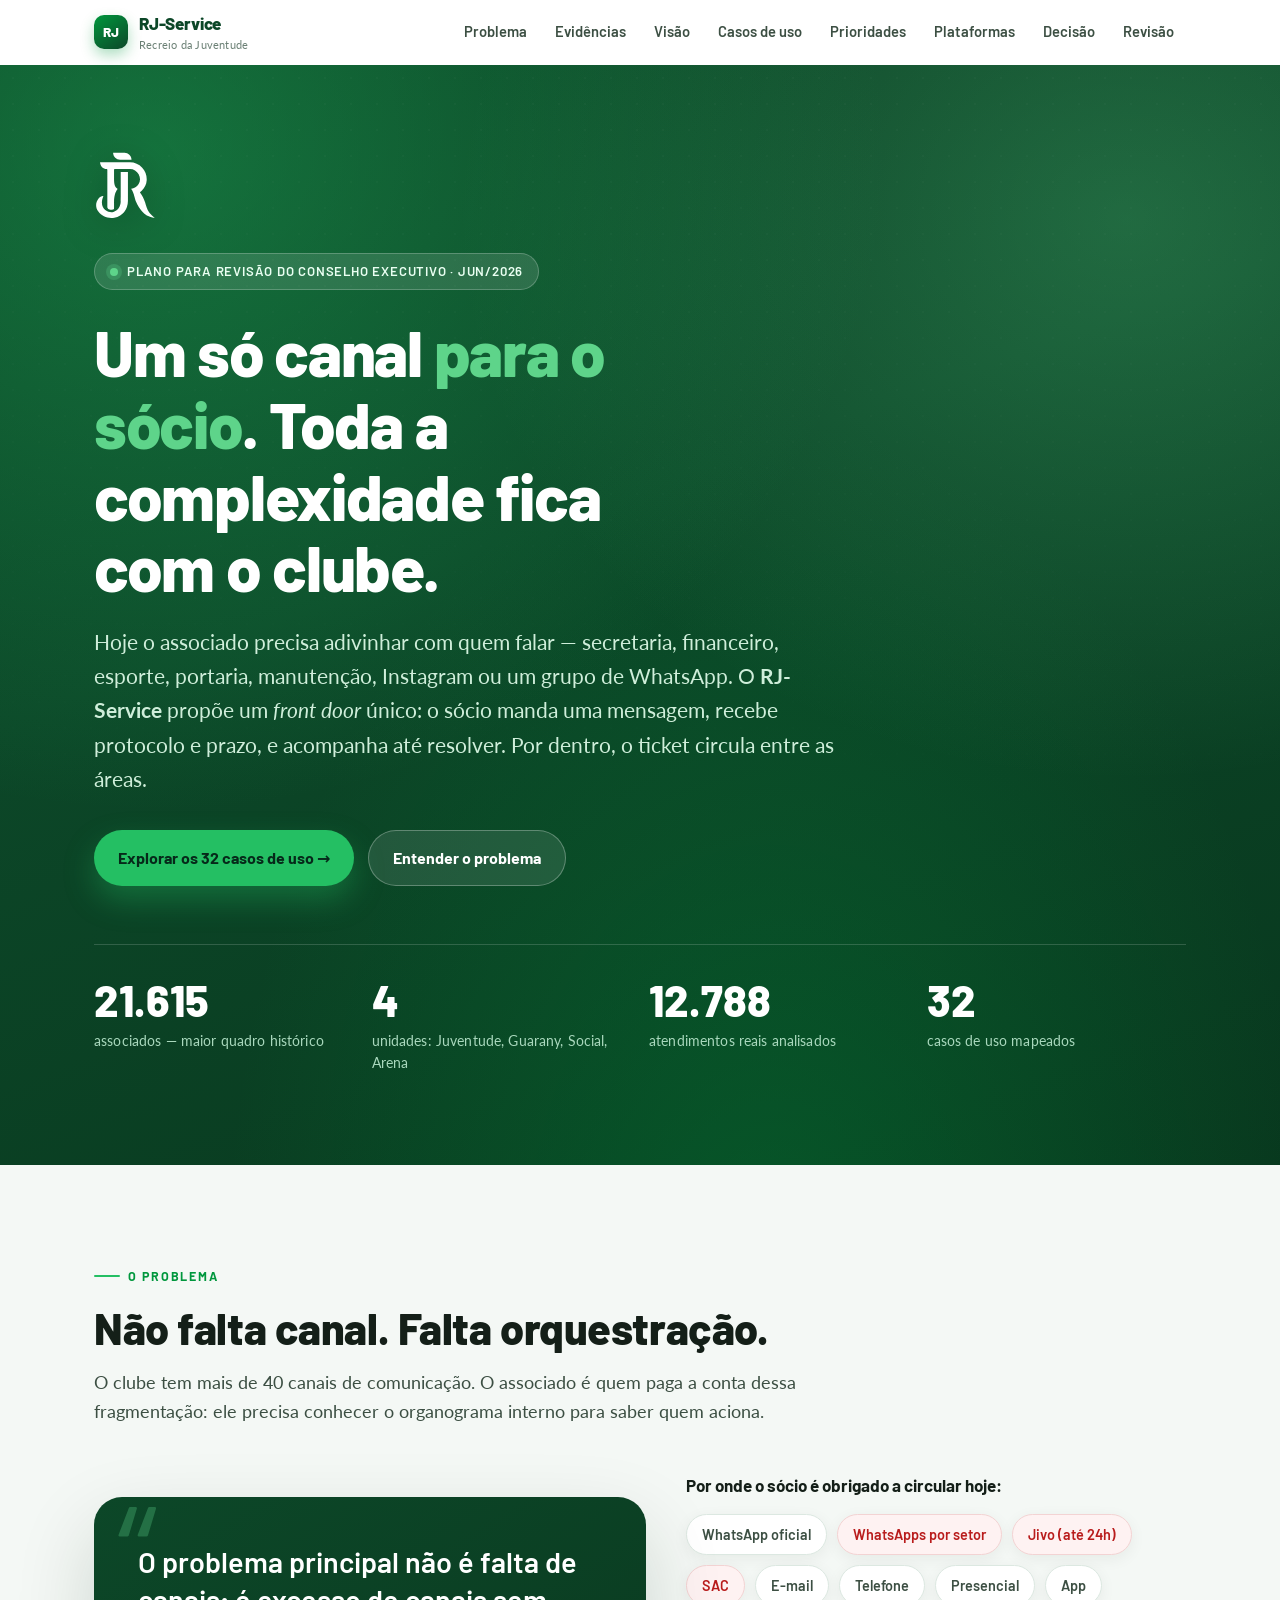
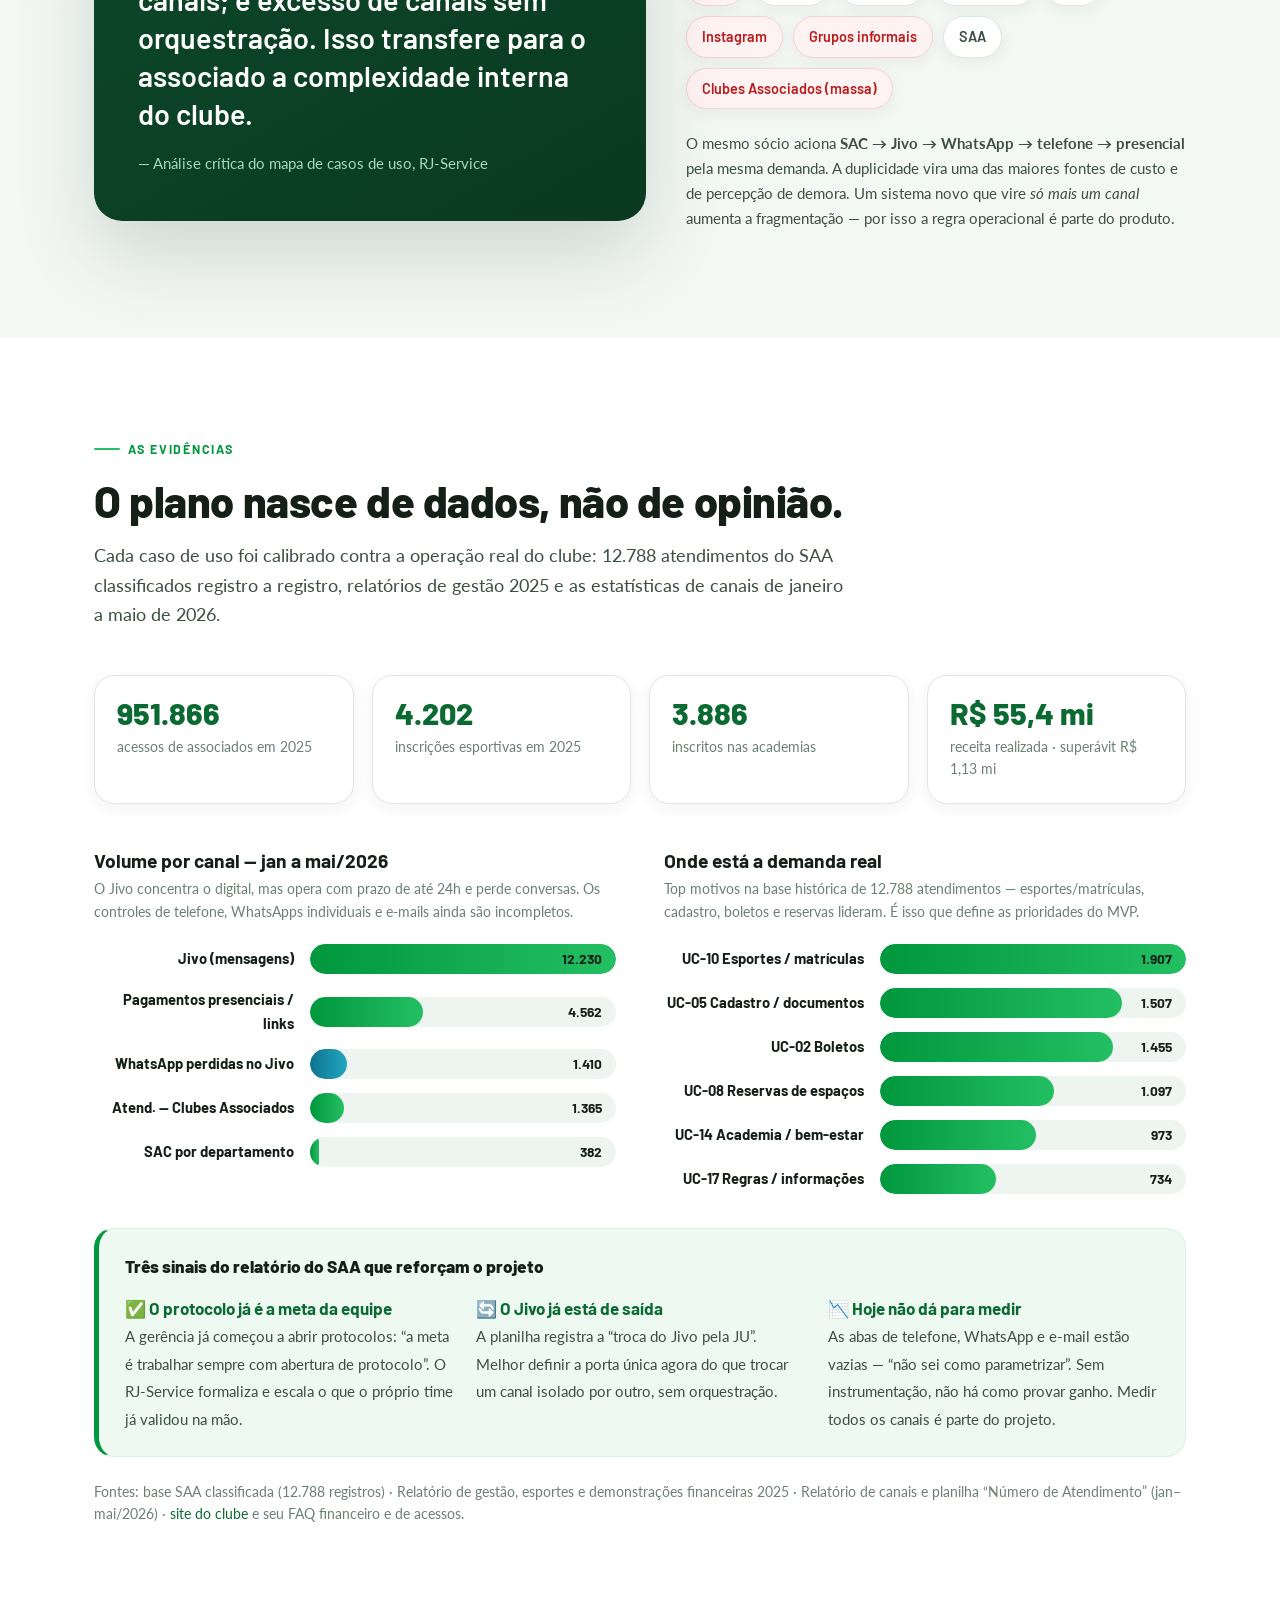
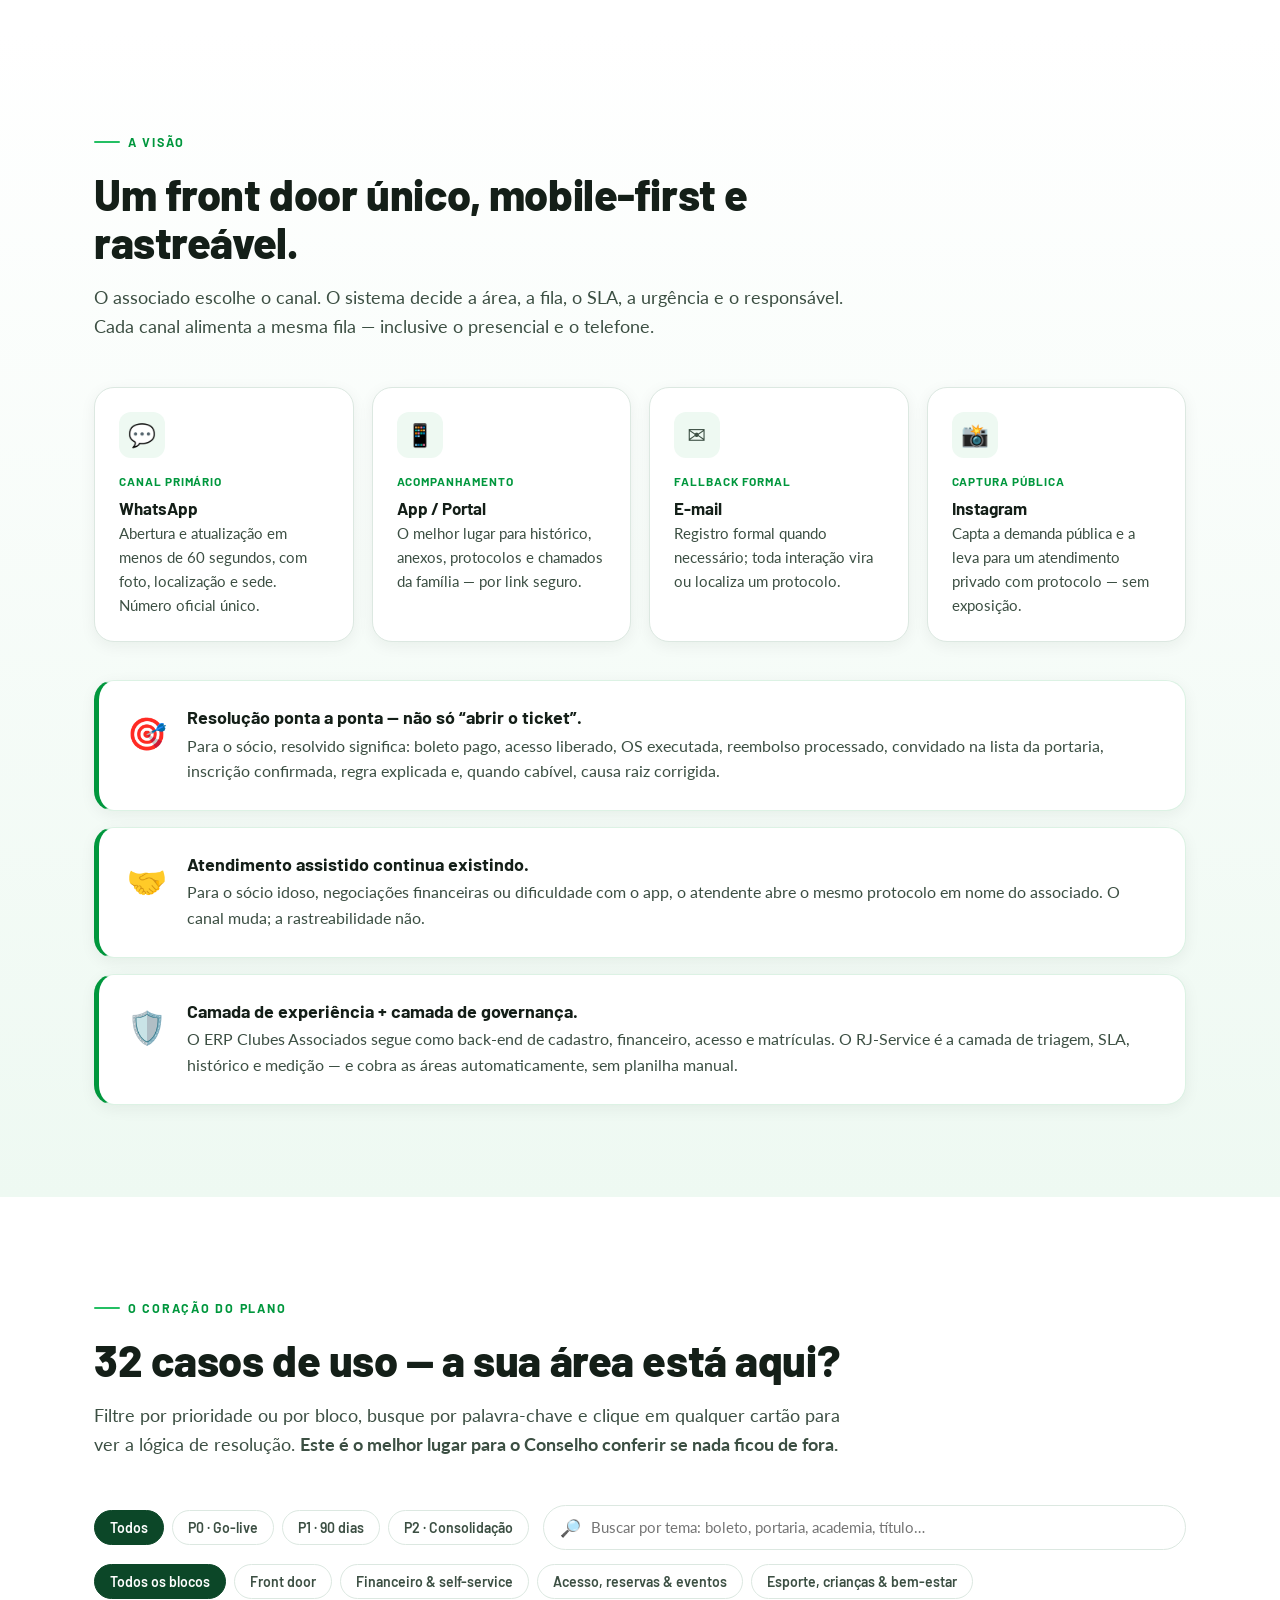
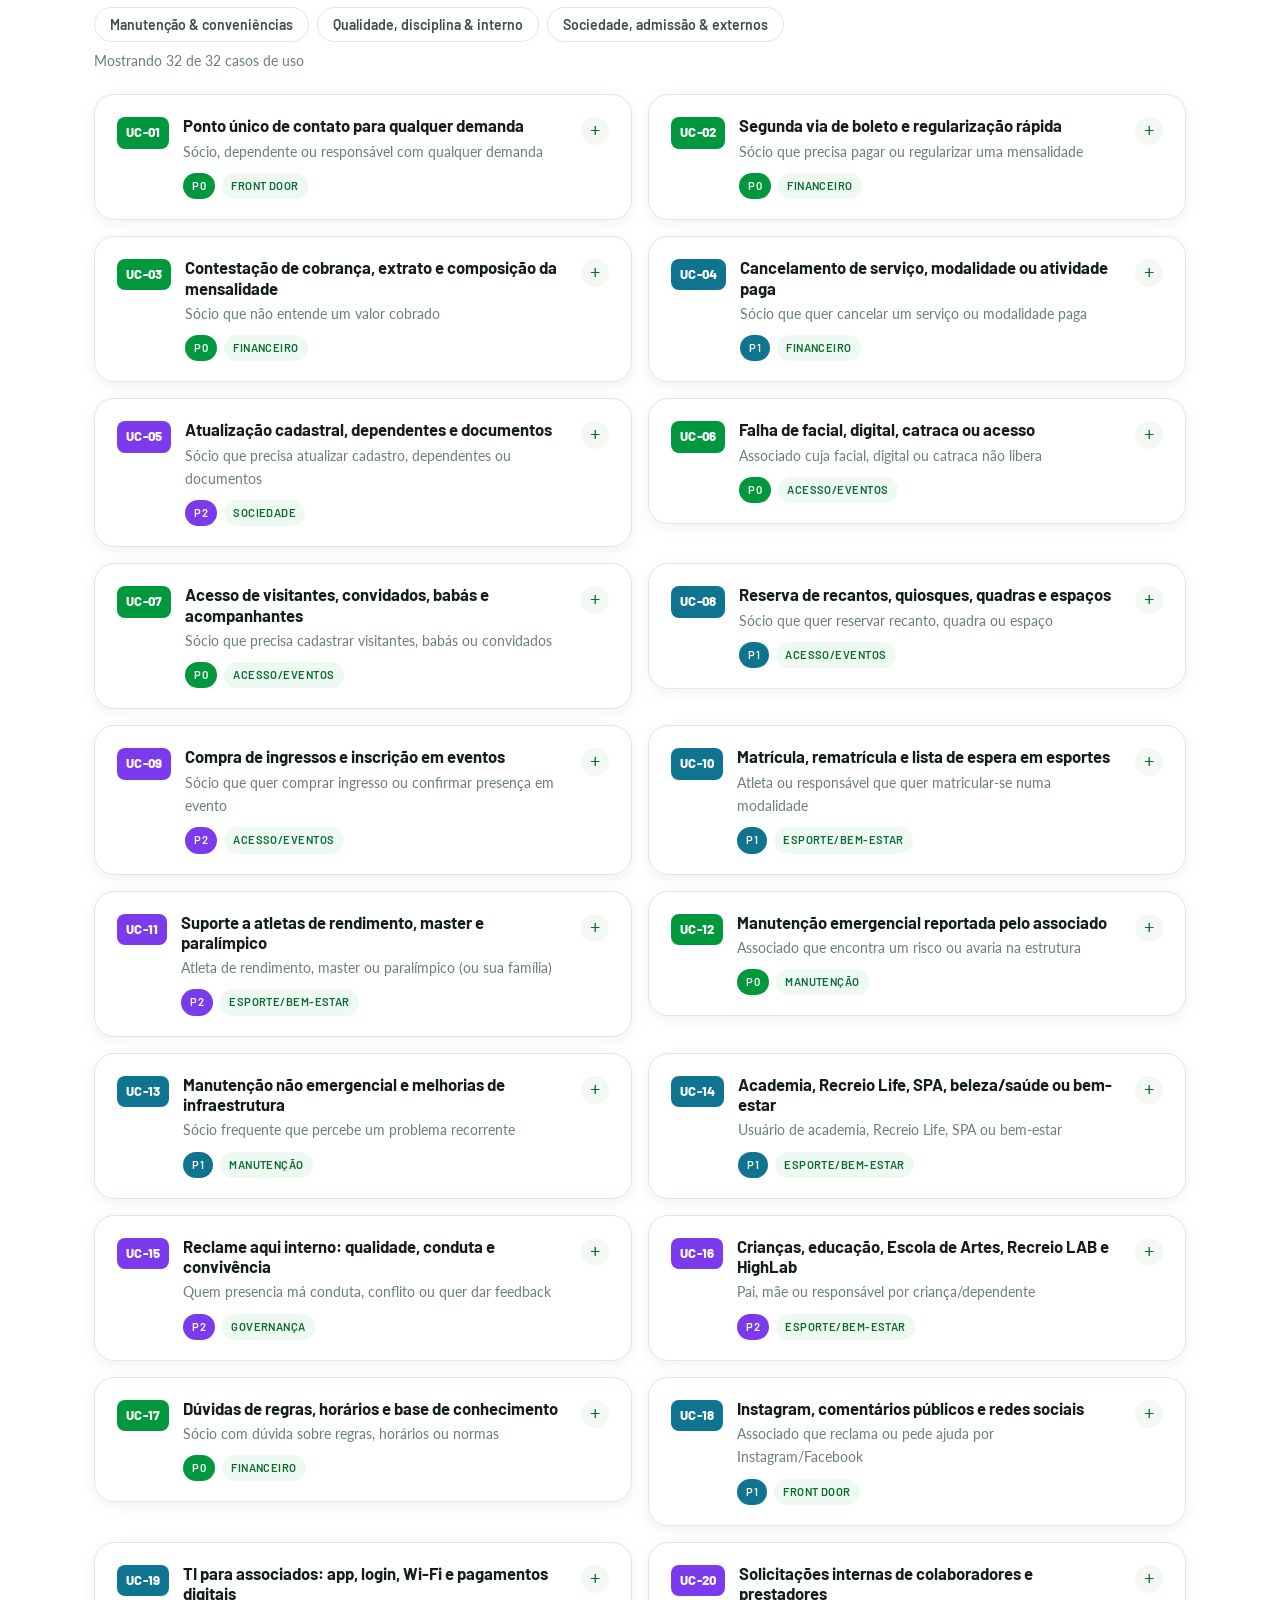
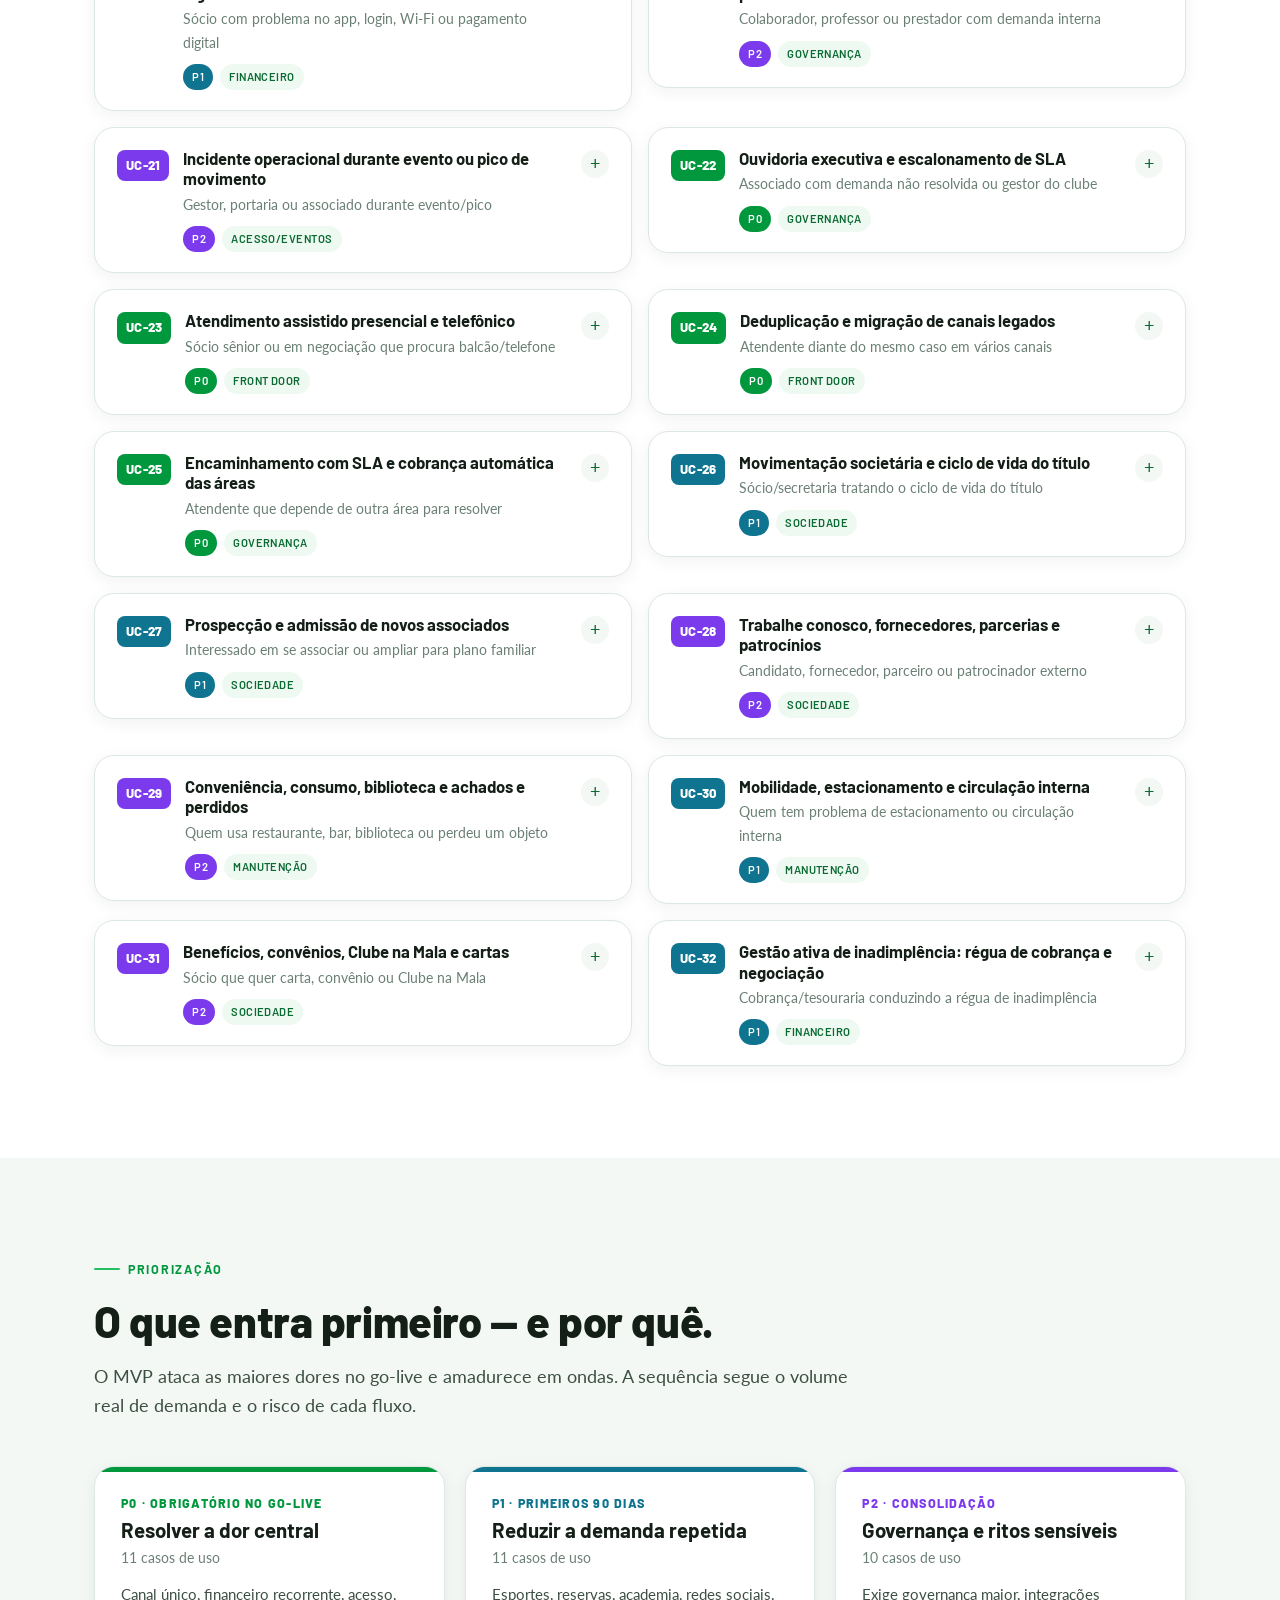
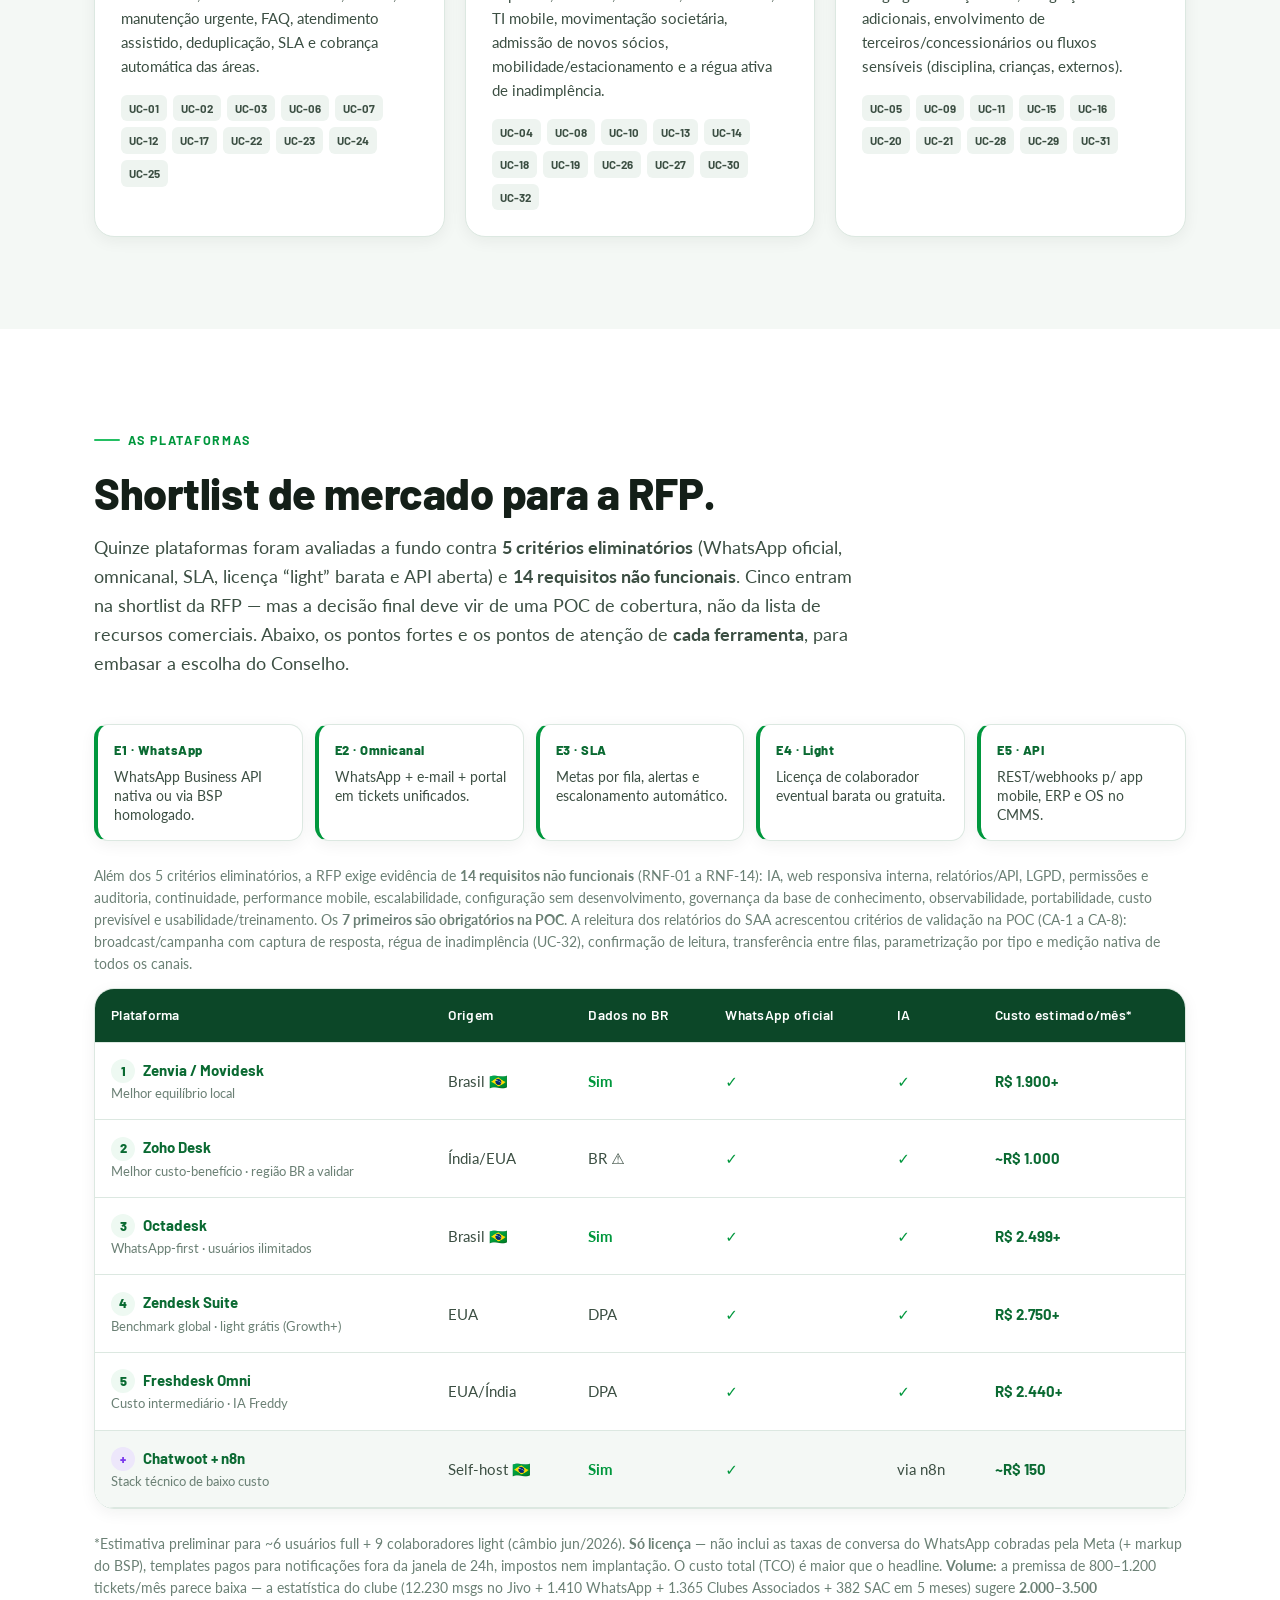
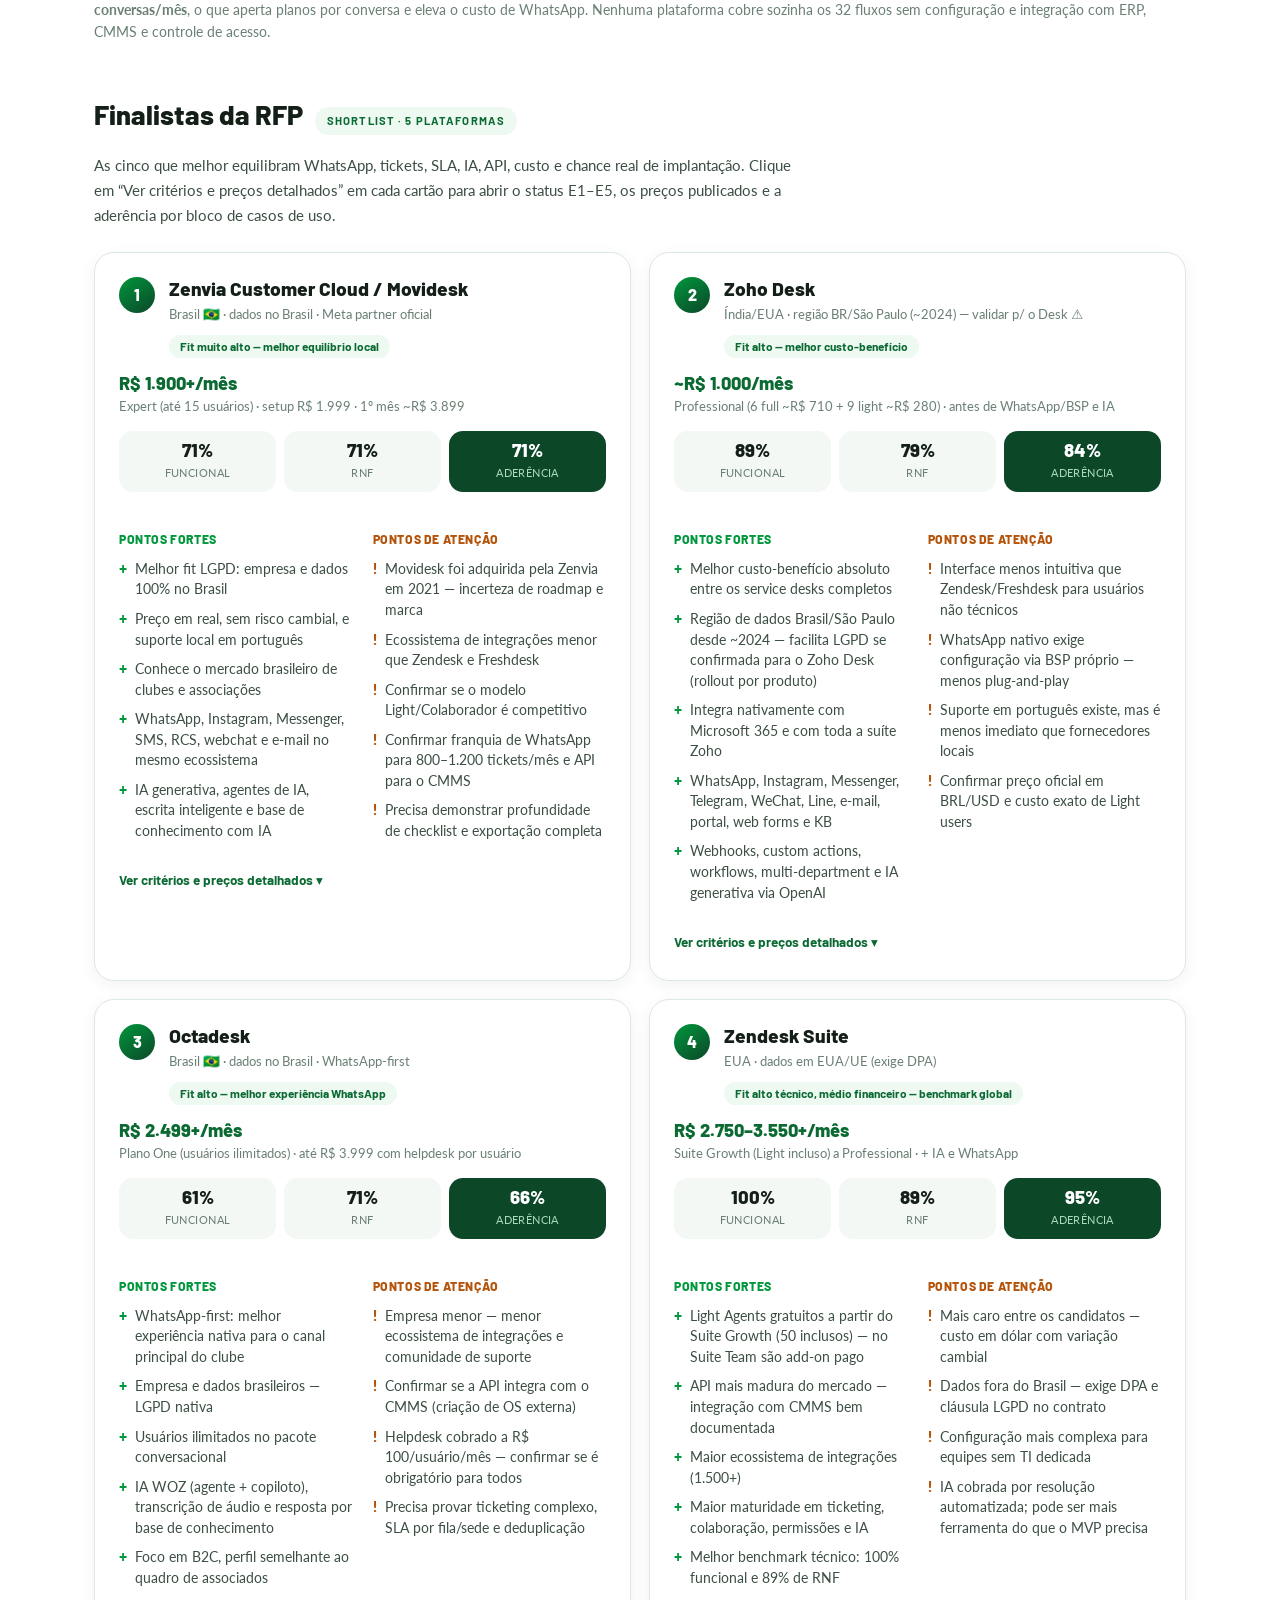
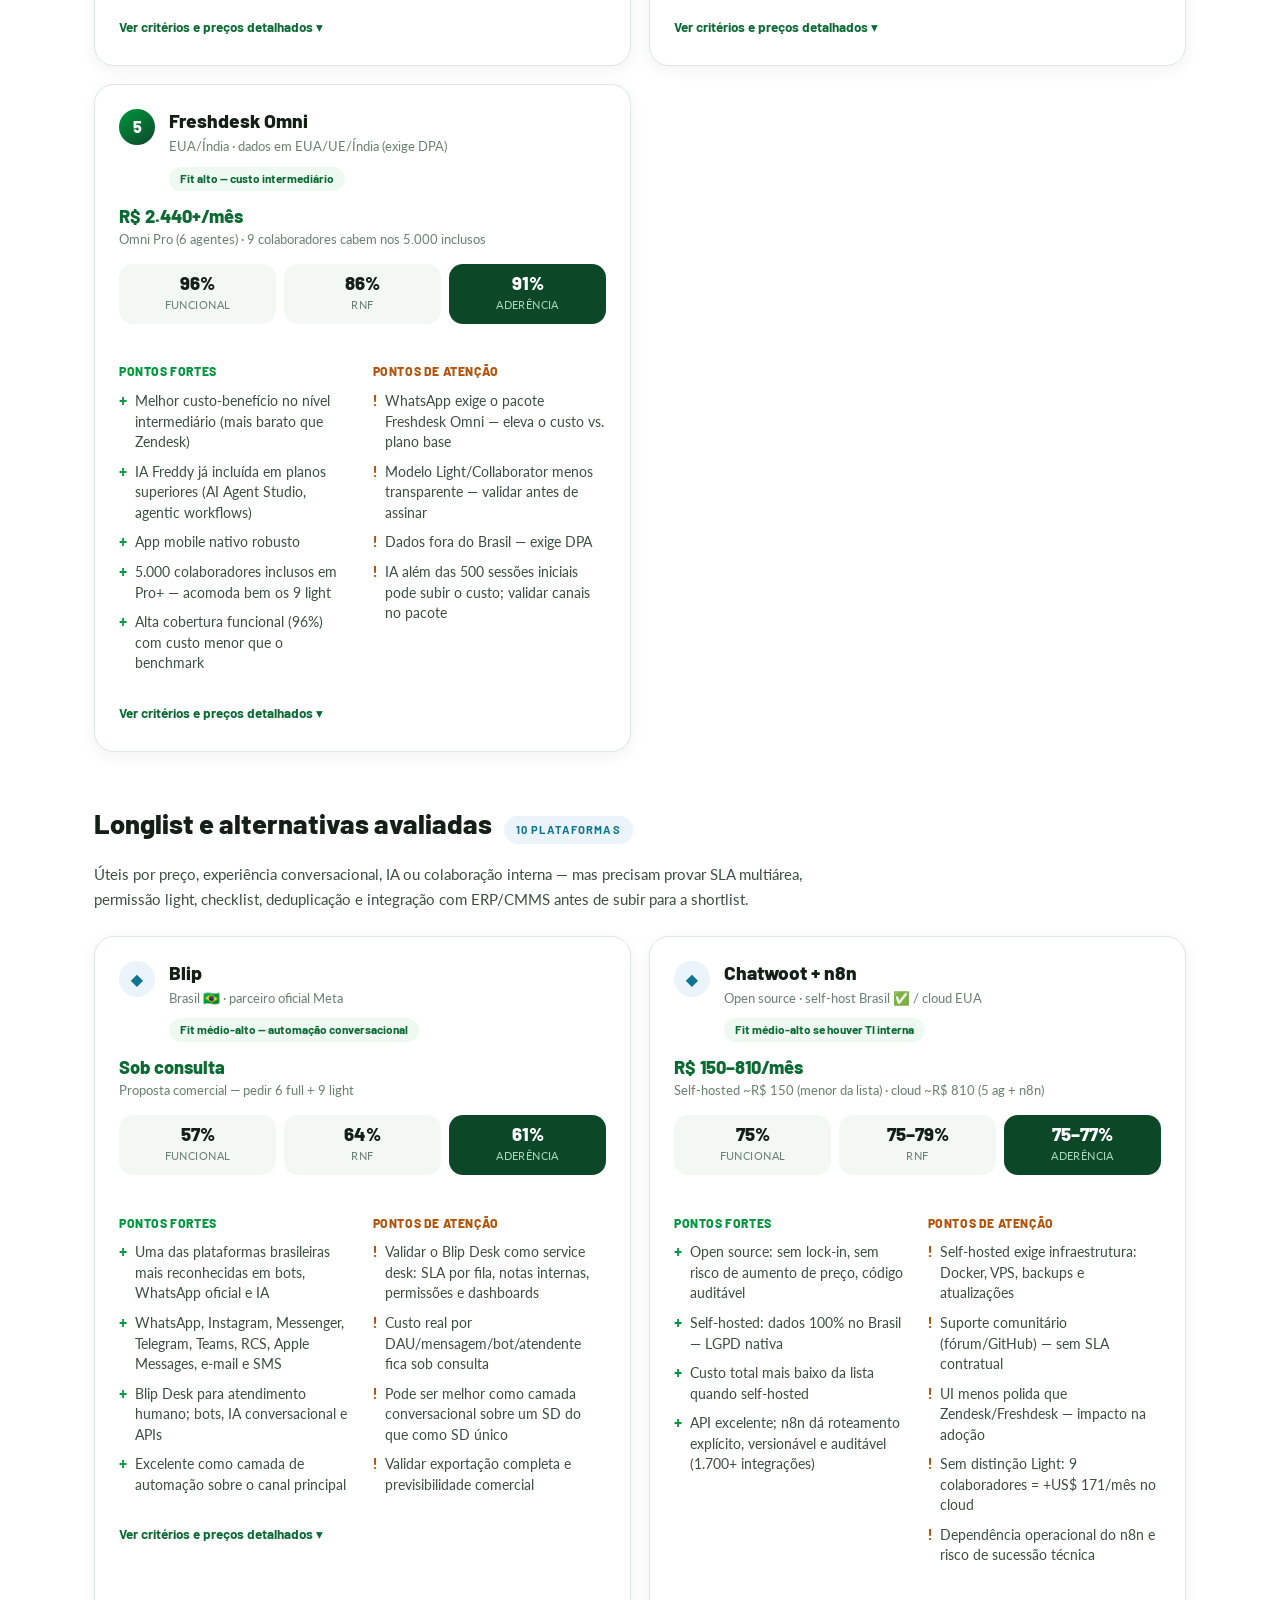
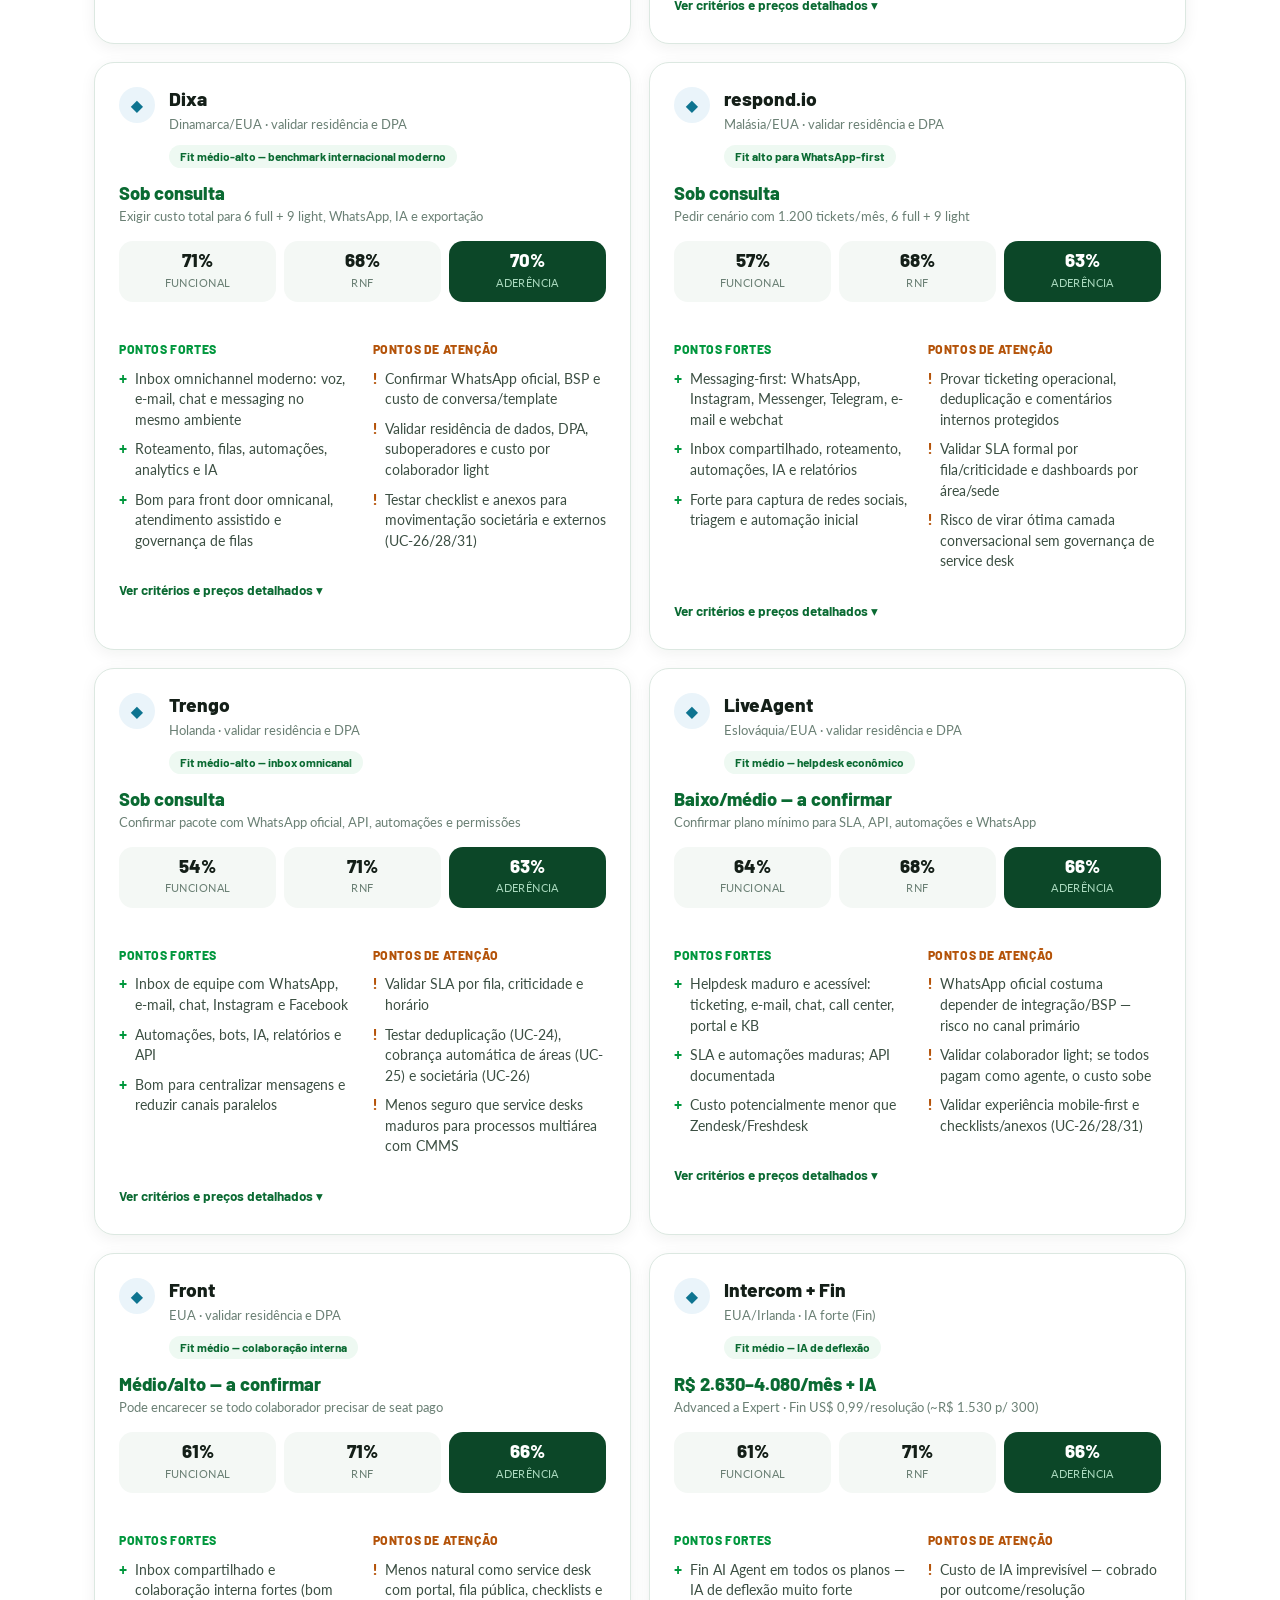
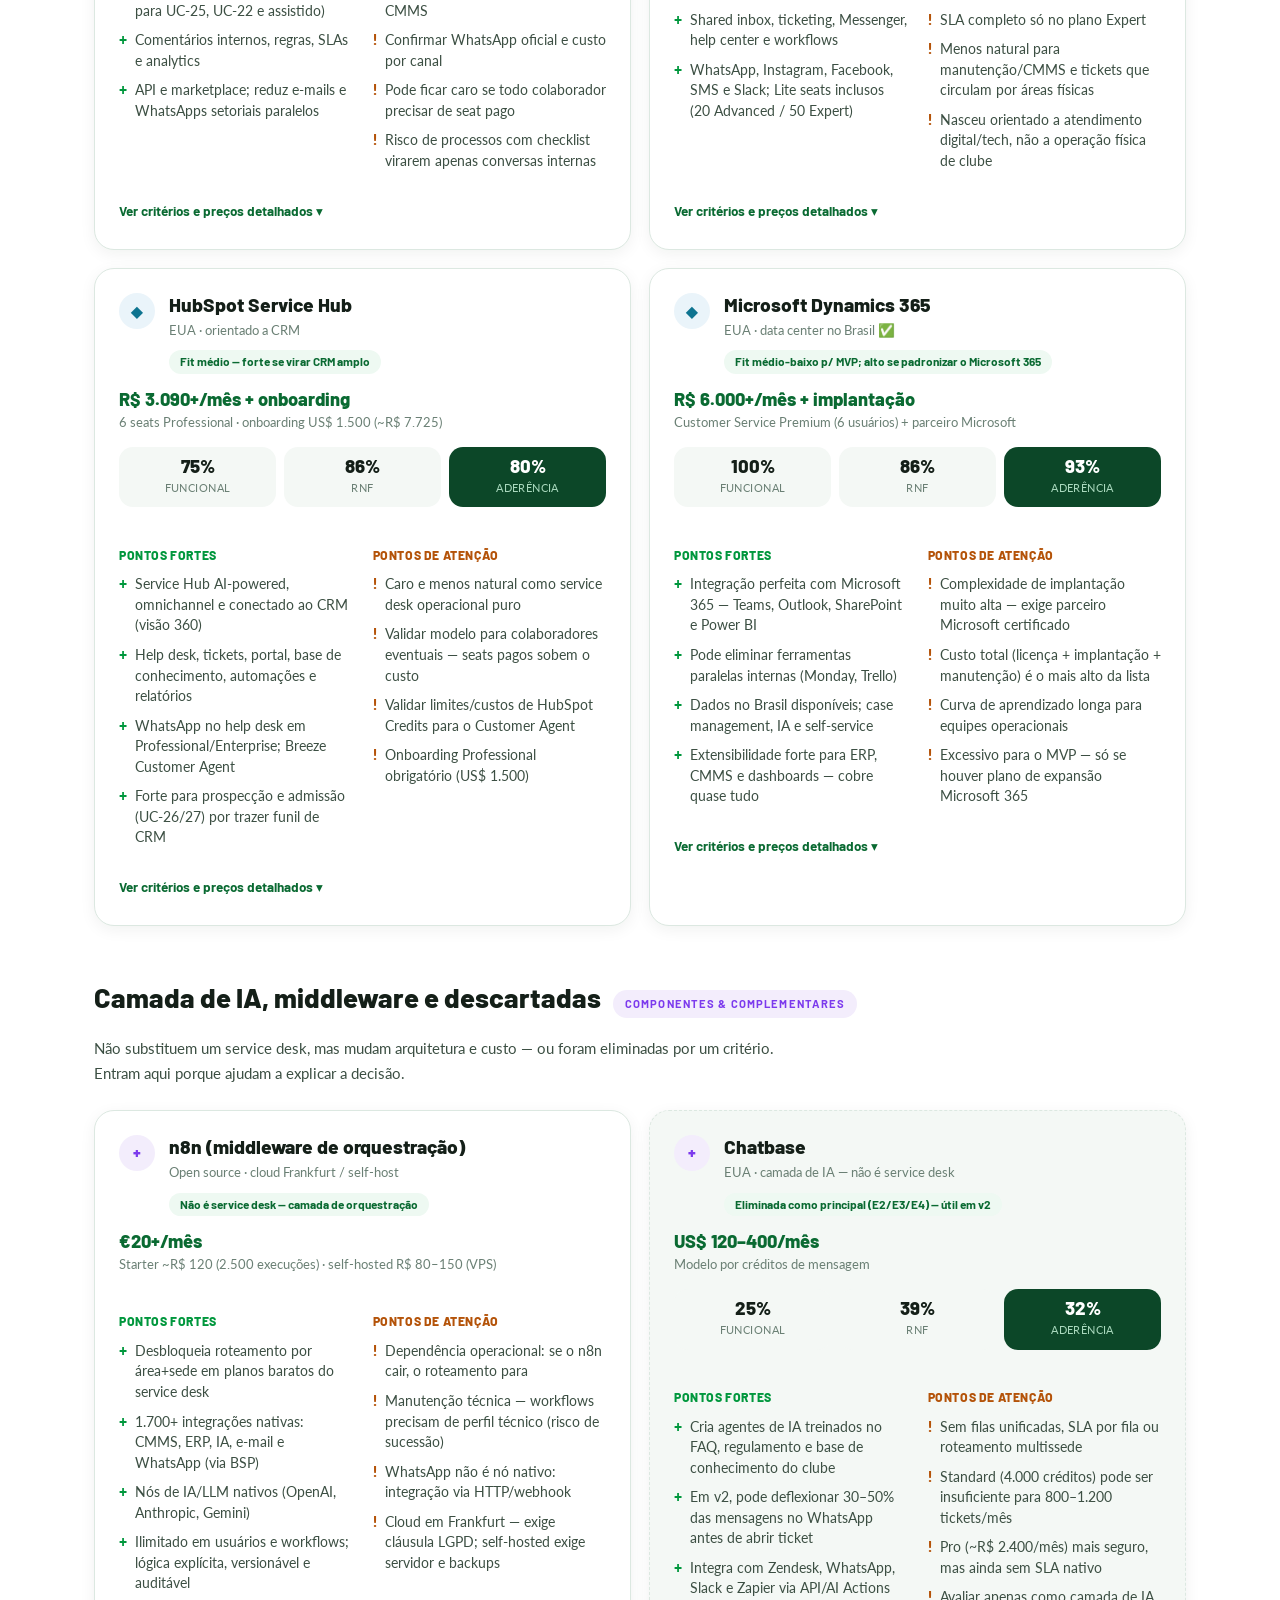
==== commit aa3508d9: "Update atendimento page with UC-32 and SAA-derived criteria Sync the council presentation with the S" ====
--- a/atendimento/index.html
+++ b/atendimento/index.html
@@ -4,7 +4,7 @@
 <meta charset="UTF-8" />
 <meta name="viewport" content="width=device-width, initial-scale=1.0" />
 <title>RJ-Service — Um só canal para o sócio · Plano para o Conselho Executivo</title>
-<meta name="description" content="Plano do novo sistema de atendimento do Recreio da Juventude: um front door único para o associado, com 31 casos de uso, comparativo de plataformas e próximos passos. Material para revisão do Conselho Executivo." />
+<meta name="description" content="Plano do novo sistema de atendimento do Recreio da Juventude: um front door único para o associado, com 32 casos de uso, comparativo de plataformas e próximos passos. Material para revisão do Conselho Executivo." />
 <meta property="og:title" content="RJ-Service — Um só canal para o sócio" />
 <meta property="og:description" content="O plano do novo atendimento do Recreio da Juventude, para revisão do Conselho Executivo." />
 <meta property="og:type" content="website" />
@@ -454,14 +454,14 @@
     <h1>Um só canal <span class="hl">para o sócio</span>. Toda a complexidade fica com o clube.</h1>
     <p class="sub">Hoje o associado precisa adivinhar com quem falar — secretaria, financeiro, esporte, portaria, manutenção, Instagram ou um grupo de WhatsApp. O <strong>RJ-Service</strong> propõe um <em>front door</em> único: o sócio manda uma mensagem, recebe protocolo e prazo, e acompanha até resolver. Por dentro, o ticket circula entre as áreas.</p>
     <div class="hero-cta">
-      <a href="#casos" class="btn btn-primary">Explorar os 31 casos de uso →</a>
+      <a href="#casos" class="btn btn-primary">Explorar os 32 casos de uso →</a>
       <a href="#problema" class="btn btn-ghost">Entender o problema</a>
     </div>
     <div class="hero-stats">
       <div class="hstat"><div class="num" data-count="21615">21.615</div><div class="lbl">associados — maior quadro histórico</div></div>
       <div class="hstat"><div class="num" data-count="4">4</div><div class="lbl">unidades: Juventude, Guarany, Social, Arena</div></div>
       <div class="hstat"><div class="num" data-count="12788">12.788</div><div class="lbl">atendimentos reais analisados</div></div>
-      <div class="hstat"><div class="num" data-count="31">31</div><div class="lbl">casos de uso mapeados</div></div>
+      <div class="hstat"><div class="num" data-count="32">32</div><div class="lbl">casos de uso mapeados</div></div>
     </div>
   </div>
 </section>
@@ -542,6 +542,14 @@
         </div>
       </div>
     </div>
+    <div class="reveal" style="margin-top:34px; background:var(--g50); border:1px solid var(--g100); border-left:5px solid var(--g500); border-radius:var(--r-lg); padding:24px 26px;">
+      <p style="font-family:var(--serif); font-weight:800; color:var(--ink); margin-bottom:14px; font-size:1.08rem;">Três sinais do relatório do SAA que reforçam o projeto</p>
+      <div style="display:flex; flex-wrap:wrap; gap:20px;">
+        <div style="flex:1 1 230px; min-width:210px;"><strong style="color:var(--g700); font-family:var(--serif);">✅ O protocolo já é a meta da equipe</strong><br><span style="font-size:.93rem;">A gerência já começou a abrir protocolos: “a meta é trabalhar sempre com abertura de protocolo”. O RJ-Service formaliza e escala o que o próprio time já validou na mão.</span></div>
+        <div style="flex:1 1 230px; min-width:210px;"><strong style="color:var(--g700); font-family:var(--serif);">🔄 O Jivo já está de saída</strong><br><span style="font-size:.93rem;">A planilha registra a “troca do Jivo pela JU”. Melhor definir a porta única agora do que trocar um canal isolado por outro, sem orquestração.</span></div>
+        <div style="flex:1 1 230px; min-width:210px;"><strong style="color:var(--g700); font-family:var(--serif);">📉 Hoje não dá para medir</strong><br><span style="font-size:.93rem;">As abas de telefone, WhatsApp e e-mail estão vazias — “não sei como parametrizar”. Sem instrumentação, não há como provar ganho. Medir todos os canais é parte do projeto.</span></div>
+      </div>
+    </div>
     <p class="src-note reveal">Fontes: base SAA classificada (12.788 registros) · Relatório de gestão, esportes e demonstrações financeiras 2025 · Relatório de canais e planilha “Número de Atendimento” (jan–mai/2026) · <a href="https://www.recreiodajuventude.com.br/" target="_blank" rel="noopener">site do clube</a> e seu FAQ financeiro e de acessos.</p>
   </div>
 </section>
@@ -582,7 +590,7 @@
   <div class="wrap">
     <div class="section-head reveal">
       <span class="eyebrow">O coração do plano</span>
-      <h2>31 casos de uso — a sua área está aqui?</h2>
+      <h2>32 casos de uso — a sua área está aqui?</h2>
       <p class="lead">Filtre por prioridade ou por bloco, busque por palavra-chave e clique em qualquer cartão para ver a lógica de resolução. <strong>Este é o melhor lugar para o Conselho conferir se nada ficou de fora.</strong></p>
     </div>
     <div class="controls reveal">
@@ -628,9 +636,9 @@
       <div class="phase P1 reveal">
         <div class="ph-tag">P1 · Primeiros 90 dias</div>
         <h3>Reduzir a demanda repetida</h3>
-        <div class="when">10 casos de uso</div>
-        <p class="motivo">Esportes, reservas, academia, redes sociais, TI mobile, movimentação societária, admissão de novos sócios e mobilidade/estacionamento.</p>
-        <div class="uc-mini"><span>UC-04</span><span>UC-08</span><span>UC-10</span><span>UC-13</span><span>UC-14</span><span>UC-18</span><span>UC-19</span><span>UC-26</span><span>UC-27</span><span>UC-30</span></div>
+        <div class="when">11 casos de uso</div>
+        <p class="motivo">Esportes, reservas, academia, redes sociais, TI mobile, movimentação societária, admissão de novos sócios, mobilidade/estacionamento e a régua ativa de inadimplência.</p>
+        <div class="uc-mini"><span>UC-04</span><span>UC-08</span><span>UC-10</span><span>UC-13</span><span>UC-14</span><span>UC-18</span><span>UC-19</span><span>UC-26</span><span>UC-27</span><span>UC-30</span><span>UC-32</span></div>
       </div>
       <div class="phase P2 reveal">
         <div class="ph-tag">P2 · Consolidação</div>
@@ -658,7 +666,7 @@
       <div class="crit"><div class="ck">E4 · Light</div><p>Licença de colaborador eventual barata ou gratuita.</p></div>
       <div class="crit"><div class="ck">E5 · API</div><p>REST/webhooks p/ app mobile, ERP e OS no CMMS.</p></div>
     </div>
-    <p class="src-note reveal">Além dos 5 critérios eliminatórios, a RFP exige evidência de <strong>14 requisitos não funcionais</strong> (RNF-01 a RNF-14): IA, web responsiva interna, relatórios/API, LGPD, permissões e auditoria, continuidade, performance mobile, escalabilidade, configuração sem desenvolvimento, governança da base de conhecimento, observabilidade, portabilidade, custo previsível e usabilidade/treinamento. Os <strong>7 primeiros são obrigatórios na POC</strong>.</p>
+    <p class="src-note reveal">Além dos 5 critérios eliminatórios, a RFP exige evidência de <strong>14 requisitos não funcionais</strong> (RNF-01 a RNF-14): IA, web responsiva interna, relatórios/API, LGPD, permissões e auditoria, continuidade, performance mobile, escalabilidade, configuração sem desenvolvimento, governança da base de conhecimento, observabilidade, portabilidade, custo previsível e usabilidade/treinamento. Os <strong>7 primeiros são obrigatórios na POC</strong>. A releitura dos relatórios do SAA acrescentou critérios de validação na POC (CA-1 a CA-8): broadcast/campanha com captura de resposta, régua de inadimplência (UC-32), confirmação de leitura, transferência entre filas, parametrização por tipo e medição nativa de todos os canais.</p>
     <div class="table-wrap reveal">
       <table class="cmp">
         <thead>
@@ -675,7 +683,7 @@
       </table>
     </div>
     <p class="scroll-hint">→ Arraste a tabela para o lado para ver todas as colunas.</p>
-    <p class="src-note reveal">*Estimativa preliminar para ~6 usuários full + 9 colaboradores light (câmbio jun/2026). <strong>Só licença</strong> — não inclui as taxas de conversa do WhatsApp cobradas pela Meta (+ markup do BSP), templates pagos para notificações fora da janela de 24h, impostos nem implantação. O custo total (TCO) é maior que o headline. <strong>Volume:</strong> a premissa de 800–1.200 tickets/mês parece baixa — a estatística do clube (12.230 msgs no Jivo + 1.410 WhatsApp + 1.365 Clubes Associados + 382 SAC em 5 meses) sugere <strong>2.000–3.500 conversas/mês</strong>, o que aperta planos por conversa e eleva o custo de WhatsApp. Nenhuma plataforma cobre sozinha os 31 fluxos sem configuração e integração com ERP, CMMS e controle de acesso.</p>
+    <p class="src-note reveal">*Estimativa preliminar para ~6 usuários full + 9 colaboradores light (câmbio jun/2026). <strong>Só licença</strong> — não inclui as taxas de conversa do WhatsApp cobradas pela Meta (+ markup do BSP), templates pagos para notificações fora da janela de 24h, impostos nem implantação. O custo total (TCO) é maior que o headline. <strong>Volume:</strong> a premissa de 800–1.200 tickets/mês parece baixa — a estatística do clube (12.230 msgs no Jivo + 1.410 WhatsApp + 1.365 Clubes Associados + 382 SAC em 5 meses) sugere <strong>2.000–3.500 conversas/mês</strong>, o que aperta planos por conversa e eleva o custo de WhatsApp. Nenhuma plataforma cobre sozinha os 32 fluxos sem configuração e integração com ERP, CMMS e controle de acesso.</p>
 
     <div class="tier-head reveal">
       <h3>Finalistas da RFP</h3><span class="tier-tag short">Shortlist · 5 plataformas</span>
@@ -697,7 +705,7 @@
 
     <div class="tier-head reveal">
       <h3>Ranking consolidado de aderência</h3><span class="tier-tag short">Funcional + RNF</span>
-      <p><strong>Funcional %</strong> = cobertura dos 7 clusters dos 31 casos de uso. <strong>RNF %</strong> = média dos 7 requisitos não funcionais. <strong>Aderência total %</strong> = média simples dos dois. Não substitui a POC; ajuda a priorizar a RFP.</p>
+      <p><strong>Funcional %</strong> = cobertura dos 7 clusters dos 32 casos de uso. <strong>RNF %</strong> = média dos 7 requisitos não funcionais. <strong>Aderência total %</strong> = média simples dos dois. Não substitui a POC; ajuda a priorizar a RFP.</p>
       <p class="src-note" style="margin-top:8px;"><strong>Leia como faixa, não como nota fechada:</strong> os percentuais vêm de converter ~7 avaliações qualitativas (Alto/Médio/Baixo) em 100/75/50/25/0 — a diferença entre 95% e 93% não tem significado estatístico. E a <strong>shortlist não é o top-5 por nota</strong>: ela combina nota com fit estratégico (Brasil, WhatsApp-first, LGPD, preço em reais). Por isso a Octadesk (#10) entra e Chatwoot+n8n (#6) e Dixa (#8) ficam de fora.</p>
     </div>
     <div class="table-wrap reveal">
@@ -780,10 +788,10 @@
     </div>
     <div class="steps">
       <div class="step reveal"><div class="sn">1</div><h4>RFP para 5 fornecedores</h4><p>Zenvia/Movidesk, Zoho Desk, Octadesk, Zendesk e Freshdesk, com perguntas firmes sobre WhatsApp, light users, SLA por área+sede, API para ERP/CMMS, LGPD e exportação.</p></div>
-      <div class="step reveal"><div class="sn">2</div><h4>POC de 30 dias</h4><p>Testar 8 fluxos reais cobrindo P0 e os casos que mudam a decisão, com critérios objetivos de aprovação.</p></div>
+      <div class="step reveal"><div class="sn">2</div><h4>POC de 30 dias</h4><p>Testar 9 fluxos reais cobrindo P0 e os casos que mudam a decisão, com critérios objetivos de aprovação.</p></div>
       <div class="step reveal"><div class="sn">3</div><h4>Decisão + v2 com IA</h4><p>Escolher pela cobertura operacional. Avaliar uma camada de IA (deflexão de FAQ) após 6 meses com dados reais.</p></div>
     </div>
-    <h3 style="color:#fff; font-size:1.3rem; margin-bottom:18px;">Os 8 fluxos da POC</h3>
+    <h3 style="color:#fff; font-size:1.3rem; margin-bottom:18px;">Os 9 fluxos da POC</h3>
     <div class="poc-grid reveal">
       <div class="poc"><span class="chk">1</span><span>Segunda via de boleto pelo WhatsApp, com consulta ao ERP e fallback humano.</span></div>
       <div class="poc"><span class="chk">2</span><span>Falha de catraca/acesso com portaria, secretaria e financeiro no mesmo protocolo.</span></div>
@@ -793,6 +801,7 @@
       <div class="poc"><span class="chk">6</span><span>Movimentação societária com checklist, aprovação e status para o associado.</span></div>
       <div class="poc"><span class="chk">7</span><span>Lead de novo sócio pedindo joia/título/plano familiar, com encaminhamento comercial.</span></div>
       <div class="poc"><span class="chk">8</span><span>Objeto perdido ou demanda de concessionário com colaborador light e controle de permissão.</span></div>
+      <div class="poc"><span class="chk">9</span><span>Régua de inadimplência: campanha de cobrança por WhatsApp, resposta capturada como protocolo, link de pagamento e escalonamento 30/60/90 (UC-32).</span></div>
     </div>
     <p style="color:#bfe6cd; font-size:.92rem; margin-top:22px;"><strong style="color:#fff;">Critérios de aprovação:</strong> chamado aberto em menos de 60 s; ticket na fila certa em ≥ 80% dos testes; colaborador light contribui sem ver dados indevidos; SLA, cobrança automática e escalonamento por área/sede; deduplicação confiável; checklist societário sem gambiarra; CSAT no encerramento; API/exportação funcionando.</p>
   </div>
@@ -827,7 +836,7 @@
       <h2>As ideias do Conselho estão cobertas?</h2>
       <p>Este material existe para ser desafiado. Antes de seguirmos para a RFP, queremos garantir que cada visão do Conselho Executivo esteja representada no plano.</p>
       <div class="qcards">
-        <div class="qcard"><div class="qn">1</div><p>Sua área ou demanda está coberta por algum dos <strong>31 casos de uso</strong>? Falta algum fluxo, persona ou risco?</p></div>
+        <div class="qcard"><div class="qn">1</div><p>Sua área ou demanda está coberta por algum dos <strong>32 casos de uso</strong>? Falta algum fluxo, persona ou risco?</p></div>
         <div class="qcard"><div class="qn">2</div><p>Você concorda com a <strong>priorização</strong> P0 → P1 → P2 e com o que entra no go-live?</p></div>
         <div class="qcard"><div class="qn">3</div><p>A <strong>shortlist de plataformas</strong> e os dois caminhos de decisão fazem sentido para o clube?</p></div>
       </div>
@@ -847,7 +856,7 @@
       <div>
         <h4>Documentos de origem</h4>
         <ul>
-          <li>Mapa de casos de uso (31 UCs)</li>
+          <li>Mapa de casos de uso (32 UCs)</li>
           <li>Comparativo de plataformas omnichannel</li>
           <li>Plataformas candidatas &amp; critérios</li>
           <li>Base SAA classificada · Relatórios 2025</li>
@@ -901,7 +910,8 @@
   {id:"28",pr:"P2",cl:"soc",t:"Trabalhe conosco, fornecedores, parcerias e patrocínios",p:"Candidato, fornecedor, parceiro ou patrocinador externo",d:"Currículos e propostas exigem tratamento LGPD, prazo e área diferentes do atendimento ao sócio — misturar com o SAC distorce o SLA e cria risco de dados pessoais sem política de retenção. Resolução: classificar (vaga/fornecedor/patrocínio/parceria/proposta), coletar anexos com consentimento e rotear para DHO/suprimentos/marketing/comercial."},
   {id:"29",pr:"P2",cl:"manut",t:"Conveniência, consumo, biblioteca e achados e perdidos",p:"Quem usa restaurante, bar, biblioteca ou perdeu um objeto",d:"A experiência do clube não se limita a esporte, financeiro e manutenção: gastronomia, biblioteca, coworking e achados e perdidos precisam de fila ou responsável claro, mesmo quando operados por concessionário. Resolução: identificar o serviço, registrar a solicitação, rotear ao responsável interno/concessionário e confirmar o retorno ao associado."},
   {id:"30",pr:"P1",cl:"manut",t:"Mobilidade, estacionamento e circulação interna",p:"Quem tem problema de estacionamento ou circulação interna",d:"Estacionamento e circulação aparecem em reclamações, sugestões e riscos de segurança — parte vira manutenção, parte vira regra, parte vira investimento. Resolução: coletar sede/local, tipo de veículo, risco e foto; acionar segurança/portaria/manutenção; e classificar se é regra operacional, OS ou projeto, acompanhando a reincidência."},
-  {id:"31",pr:"P2",cl:"soc",t:"Benefícios, convênios, Clube na Mala e cartas",p:"Sócio que quer carta, convênio ou Clube na Mala",d:"Pedidos pequenos, mas com prazo claro (viagem, fim de semana) e alto risco de frustração se atrasarem. Resolução: validar adimplência/categoria, coletar destino/período/pessoas, gerar a carta ou orientação padronizada, registrar o envio e arquivar o comprovante."}
+  {id:"31",pr:"P2",cl:"soc",t:"Benefícios, convênios, Clube na Mala e cartas",p:"Sócio que quer carta, convênio ou Clube na Mala",d:"Pedidos pequenos, mas com prazo claro (viagem, fim de semana) e alto risco de frustração se atrasarem. Resolução: validar adimplência/categoria, coletar destino/período/pessoas, gerar a carta ou orientação padronizada, registrar o envio e arquivar o comprovante."},
+  {id:"32",pr:"P1",cl:"fin",t:"Gestão ativa de inadimplência: régua de cobrança e negociação",p:"Cobrança/tesouraria conduzindo a régua de inadimplência",d:"Hoje a inadimplência se espalha por e-mail da Tesouraria/Cobrança, WhatsApp individual e o WhatsApp em massa via Clubes — que envia, mas não recebe resposta. Diferente do UC-02 (o sócio pede a 2ª via) e do UC-25 (cobrança interna entre áreas): aqui o clube inicia o contato, segue a régua de 30/60/90 dias e precisa medir recuperação. Resolução: segmentar por faixa de atraso, disparar o template no canal certo, capturar a resposta no protocolo, oferecer link de pagamento, escalonar, encaminhar para negativação (CDL) e inativar via UC-26 quando não houver negociação."}
 ];
 
 const UC_FULL_DETAILS = {
@@ -1275,6 +1285,19 @@
       "Critica: eventos geram picos de demanda. Se o atendimento nao tratar lote, pagamento, elegibilidade e acesso, a fila vai para Instagram, grupos e portaria.",
       "Resolucao ponta a ponta: informar evento, validar categoria/dependente, vender/reservar ingresso, enviar QR code/comprovante, sincronizar com portaria e responder duvidas.",
       "Areas: Social/cultural, financeiro, comunicacao e portaria."
+    ]
+  },
+  "32": {
+    "title": "UC-32 - Gestao ativa de inadimplencia: regua de cobranca, negociacao e inativacao",
+    "lines": [
+      "Como cobranca, tesouraria ou atendimento",
+      "Quando preciso comunicar uma mensalidade em atraso, conduzir a regua de cobranca de 30, 60 e 90 dias, negociar um acordo, encaminhar para negativacao (CDL) ou inativar o associado que nao negocia",
+      "Eu quero disparar a comunicacao por WhatsApp/e-mail, capturar a resposta do associado no mesmo protocolo e acompanhar cada etapa com prazo e responsavel",
+      "Para que a cobranca deixe de depender de envio em massa sem retorno, de WhatsApps individuais e de planilhas paralelas, e o associado tenha um caminho claro para regularizar",
+      "Critica: os relatorios mostram a inadimplencia como uma operacao inteira, hoje espalhada entre e-mail da Tesouraria (negociacao, acima de 90 dias, inativacao sem negociacao), e-mail da Cobranca (30 e 60 dias, CDL), WhatsApps individuais e o WhatsApp em massa via Clubes, que envia mas nao recebe resposta. E diferente do UC-02 (o socio pede a 2a via) e do UC-25 (cobranca interna entre areas).",
+      "Resolucao ponta a ponta: segmentar a carteira por faixa de atraso, disparar o template no canal certo, registrar resposta/recusa/acordo no protocolo, oferecer 2a via ou link de pagamento, escalonar 30 -> 60 -> 90 dias, encaminhar para negativacao quando aplicavel, inativar via UC-26 quando nao houver negociacao e reativar apos a quitacao.",
+      "Automacao: alta na regua e nos disparos; humana na negociacao e em excecoes. Depende de template/broadcast da plataforma, da janela de 24h da Meta e de consulta ao ERP para status de adimplencia.",
+      "Areas: Cobranca, tesouraria, atendimento/SAA, secretaria (inativacao/readmissao) e gestao quando houver acordo fora de politica."
     ]
   }
 };
